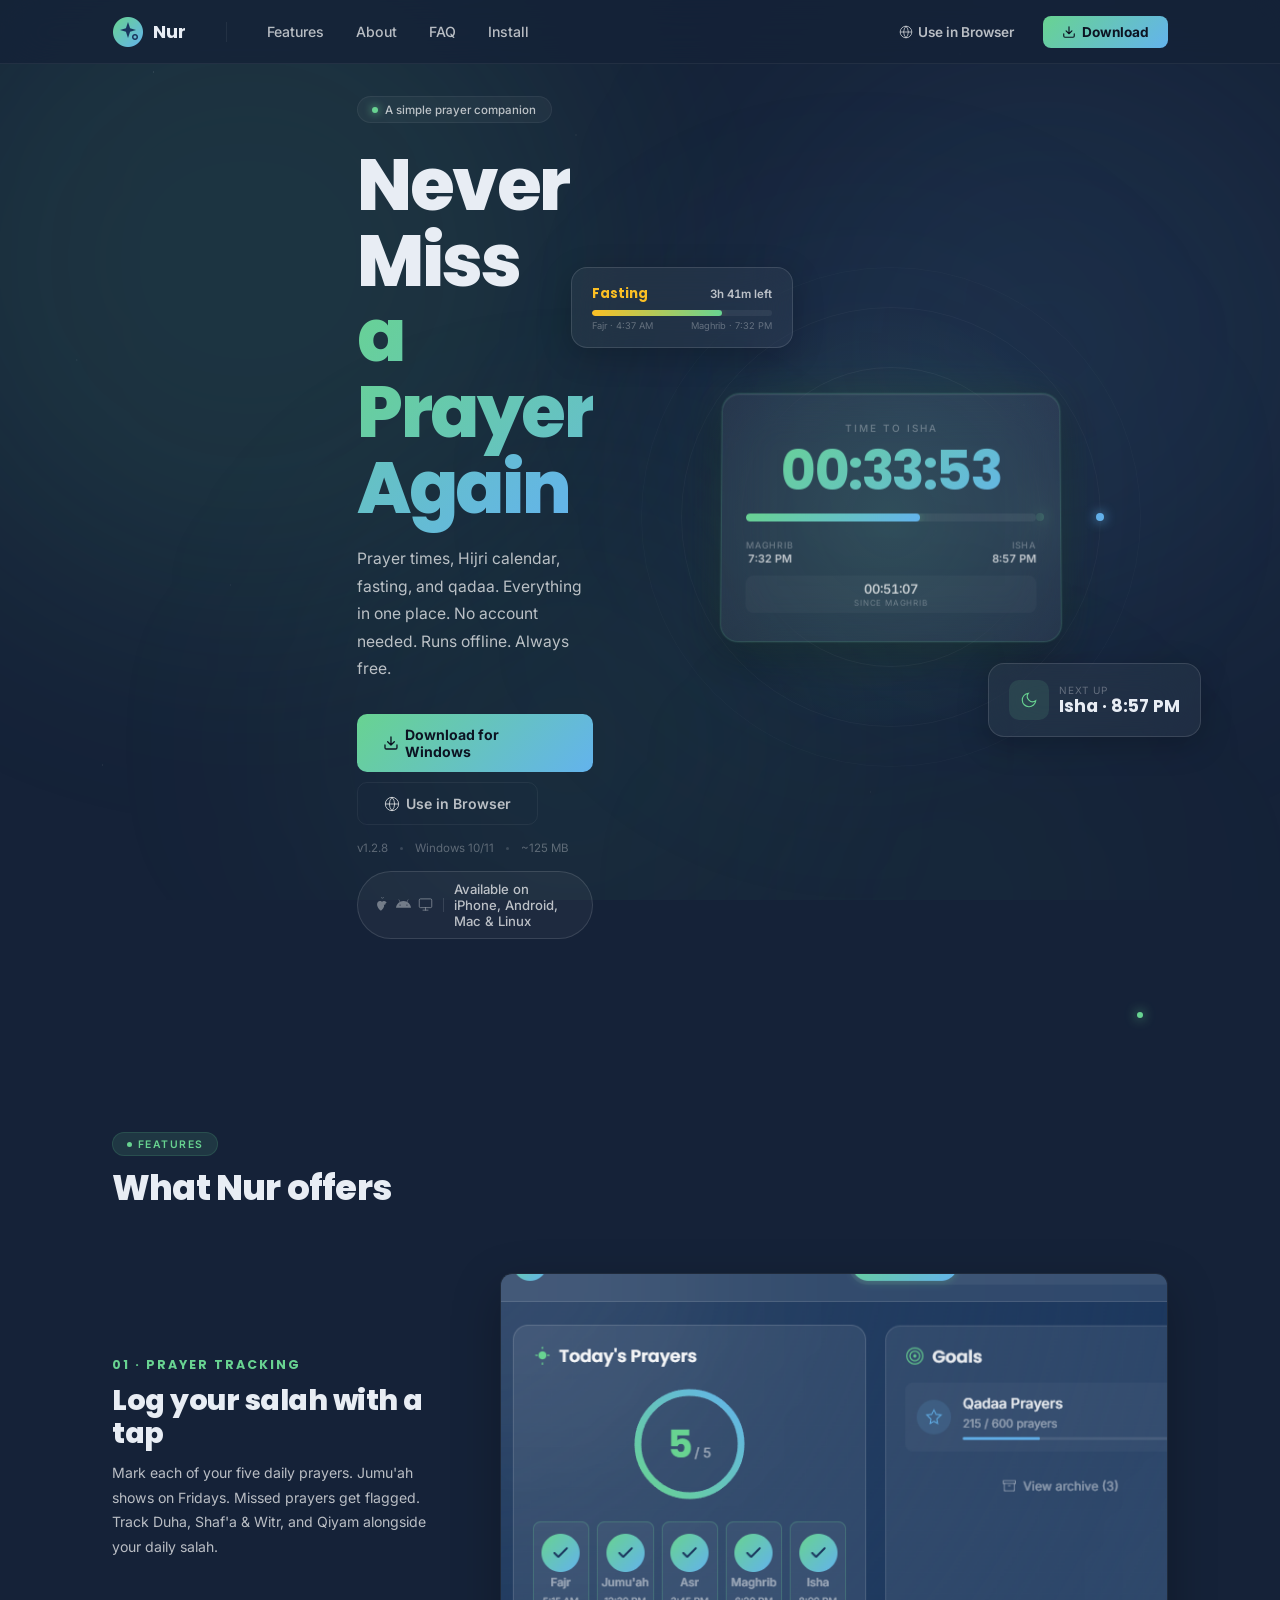
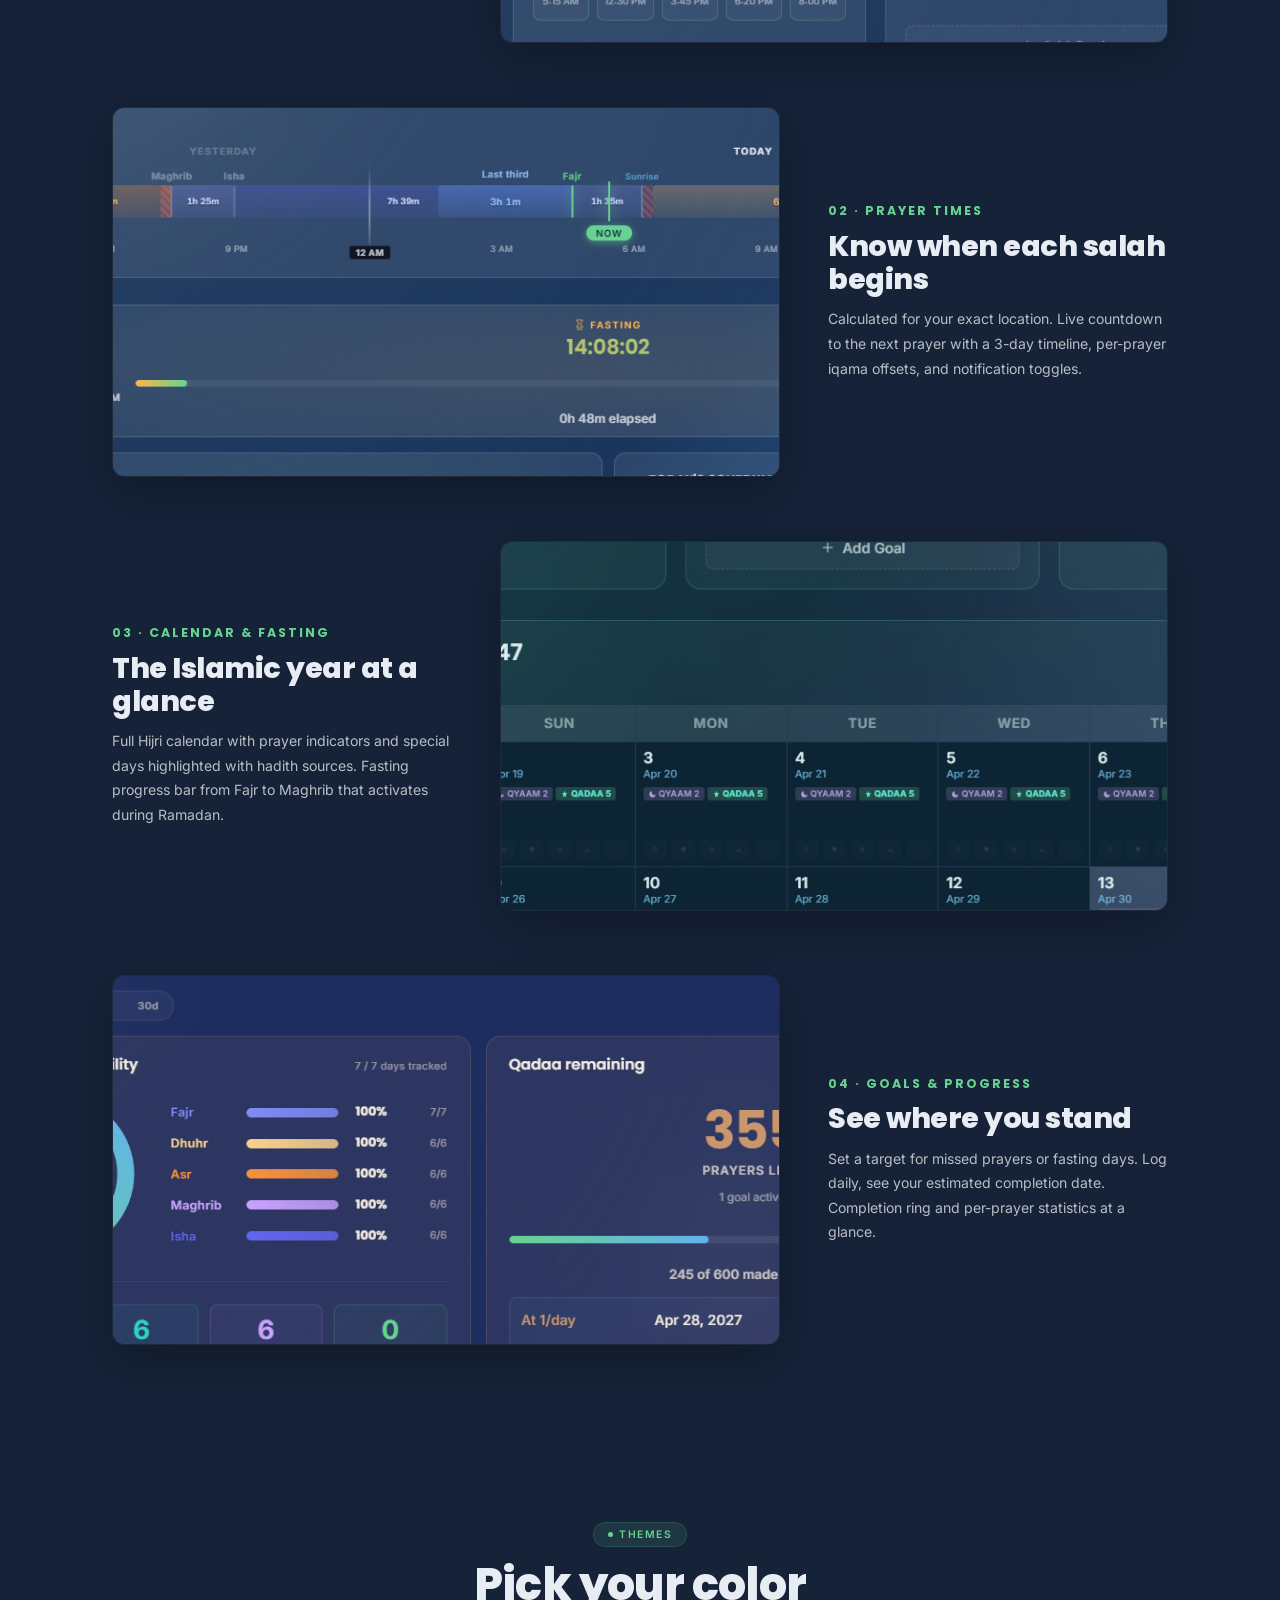
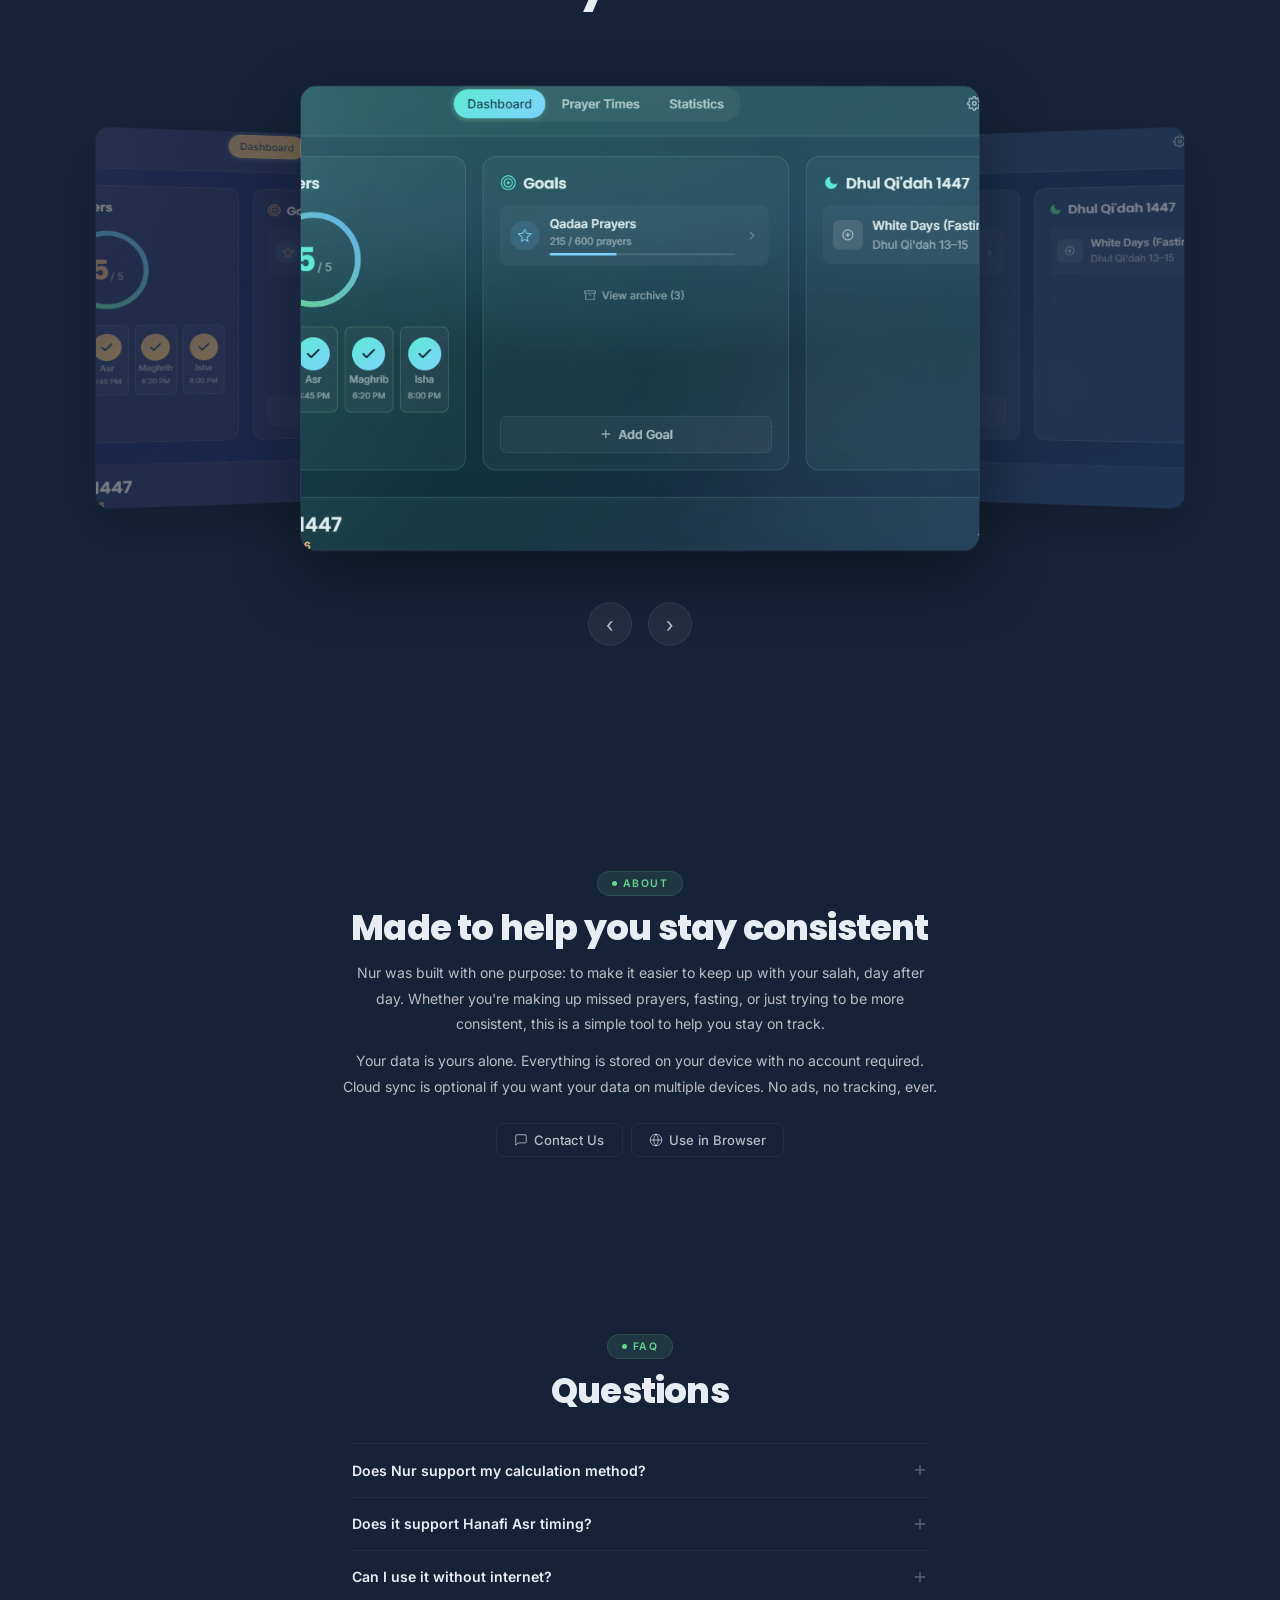
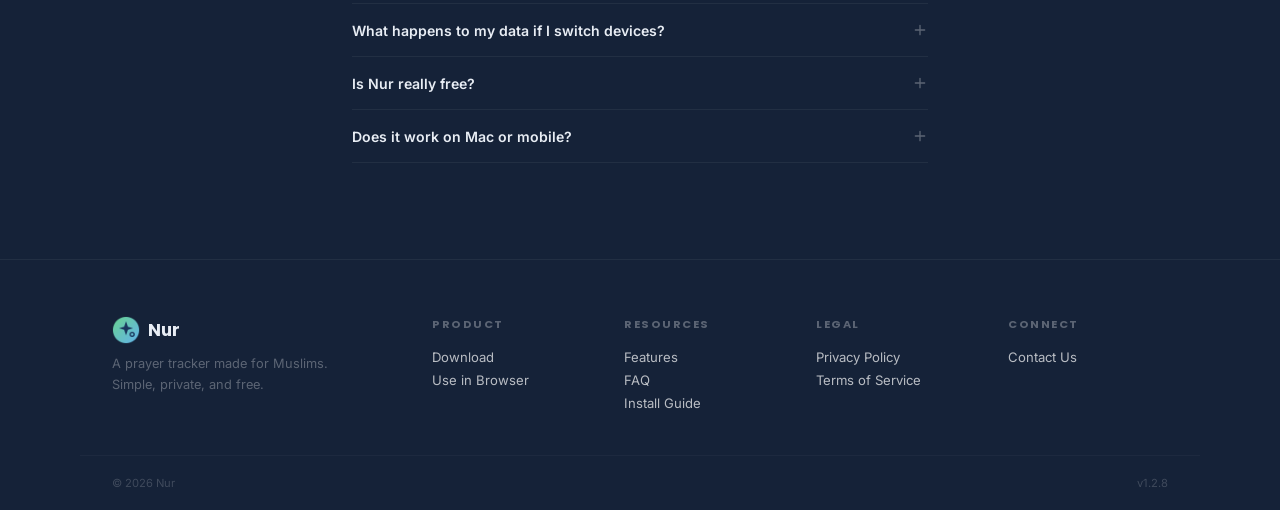
==== index.html @ 6f111cdf "v1.2.8: deploy web app + update version" ====
<!DOCTYPE html>
<html lang="en">
<head>
    <meta charset="UTF-8">
    <meta name="viewport" content="width=device-width, initial-scale=1.0">
    <title>Nur - Prayer Tracker</title>
    <meta name="description" content="A prayer tracker built for Muslims. Daily prayers, fasting tracker, Hijri calendar, prayer times, cloud sync, and more.">
    <link rel="icon" type="image/png" href="icon.png">
    <meta property="og:title" content="Nur - Prayer Tracker">
    <meta property="og:description" content="Track daily prayers, fasting, qadaa goals, and more with Hijri calendar and prayer times.">
    <meta property="og:image" content="https://nur-prayer-app.github.io/social-card.png">
    <meta property="og:url" content="https://nur-prayer-app.github.io/">
    <meta property="og:type" content="website">
    <meta name="twitter:card" content="summary_large_image">
    <meta name="twitter:title" content="Nur - Prayer Tracker">
    <meta name="twitter:description" content="A prayer tracker built for Muslims. Daily prayers, fasting tracker, Hijri calendar, prayer times, cloud sync, and more.">
    <meta name="twitter:image" content="https://nur-prayer-app.github.io/social-card.png">
    <link rel="canonical" href="https://nur-prayer-app.github.io/">
    <script type="application/ld+json">
    {
      "@context": "https://schema.org",
      "@type": "SoftwareApplication",
      "name": "Nur",
      "description": "Prayer tracker for Muslims",
      "applicationCategory": "LifestyleApplication",
      "operatingSystem": "Windows, Web",
      "offers": { "@type": "Offer", "price": "0" }
    }
    </script>
    <script type="application/ld+json">
    {
      "@context": "https://schema.org",
      "@type": "FAQPage",
      "mainEntity": [
        {"@type": "Question", "name": "Does Nur support my calculation method?", "acceptedAnswer": {"@type": "Answer", "text": "Yes. Nur includes ISNA, MWL, Egyptian General Authority, Umm al-Qura, Karachi, Dubai, Turkey, Kuwait, Tehran, and Jafari. Ten methods covering most regions."}},
        {"@type": "Question", "name": "Does it support Hanafi Asr timing?", "acceptedAnswer": {"@type": "Answer", "text": "Yes. You choose between Standard (Shafi'i/Maliki/Hanbali) and Hanafi in settings. It applies instantly."}},
        {"@type": "Question", "name": "Can I use it without internet?", "acceptedAnswer": {"@type": "Answer", "text": "Completely. Prayer times are calculated locally on your device. The only feature that needs internet is cloud sync, which is optional."}},
        {"@type": "Question", "name": "What happens to my data if I switch devices?", "acceptedAnswer": {"@type": "Answer", "text": "If you've turned on cloud sync, your data restores when you sign in on the new device. Without sync, you can export everything as a JSON file from Settings and import it on the other device."}},
        {"@type": "Question", "name": "Is Nur really free?", "acceptedAnswer": {"@type": "Answer", "text": "No catch. No ads, no premium tier, no data collection. Nur is a personal project built to help Muslims pray consistently."}},
        {"@type": "Question", "name": "Does it work on Mac or mobile?", "acceptedAnswer": {"@type": "Answer", "text": "Yes. On iPhone, Android, Mac, and Linux, install Nur as a web app from your browser. It works offline and looks like a native app."}}
      ]
    }
    </script>
    <link rel="preconnect" href="https://fonts.googleapis.com">
    <link rel="preconnect" href="https://fonts.gstatic.com" crossorigin>
    <link rel="preload" as="style" href="https://fonts.googleapis.com/css2?family=Poppins:wght@500;600;700;800&family=Inter:wght@400;500;600&display=swap">
    <link href="https://fonts.googleapis.com/css2?family=Poppins:wght@500;600;700;800&family=Inter:wght@400;500;600&display=swap" rel="stylesheet">
    <script defer src='https://static.cloudflareinsights.com/beacon.min.js' data-cf-beacon='{"token": "abb1446cfcf64a61846eae02fe24a621"}'></script>
    <style>
        :root {
            --bg: #152238;
            --bg-glass: rgba(255,255,255,0.04);
            --border: rgba(255,255,255,0.06);
            --border-h: rgba(255,255,255,0.12);
            --green: #68d391;
            --blue: #63b3ed;
            --green-dim: rgba(104,211,145,0.12);
            --blue-dim: rgba(99,179,237,0.10);
            --grad: linear-gradient(135deg, #68d391, #63b3ed);
            --text: #e8edf4;
            --text-2: rgba(255,255,255,0.7);
            --text-3: rgba(255,255,255,0.30);
            --display: 'Poppins', sans-serif;
            --body: 'Inter', sans-serif;
        }
        /* ── Skip link ── */
        .skip-link{position:absolute;top:-100%;left:50%;transform:translateX(-50%);background:var(--green);color:#0c1322;padding:.6rem 1.2rem;border-radius:8px;font-size:.88rem;font-weight:600;font-family:var(--body);z-index:9999;text-decoration:none;transition:top .2s}
        .skip-link:focus{top:8px}

        *,*::before,*::after{margin:0;padding:0;box-sizing:border-box}
        html{scroll-behavior:smooth}
        body{font-family:var(--body);background:var(--bg);color:var(--text);overflow-x:hidden;-webkit-font-smoothing:antialiased}

        /* ── Ambient ── */
        .ambient{position:fixed;inset:0;z-index:0;pointer-events:none;overflow:hidden}
        .amb{position:absolute;border-radius:50%;filter:blur(120px);animation:drift 20s ease-in-out infinite alternate}
        .amb-1{width:700px;height:700px;top:-10%;left:-8%;background:rgba(104,211,145,0.10)}
        .amb-2{width:600px;height:600px;top:5%;right:-5%;background:rgba(99,179,237,0.08);animation-delay:-7s;animation-duration:25s}
        .amb-3{width:500px;height:500px;top:55%;left:25%;background:rgba(104,211,145,0.06);animation-delay:-12s;animation-duration:22s}
        .amb-4{width:450px;height:450px;top:30%;right:15%;background:rgba(99,179,237,0.05);animation-delay:-4s;animation-duration:18s}
        .amb-5{width:350px;height:350px;top:80%;left:60%;background:rgba(104,211,145,0.04);animation-delay:-9s;animation-duration:20s}
        @keyframes drift{to{transform:translate(40px,30px)scale(1.1)}}

        .stars{position:fixed;inset:0;z-index:0;pointer-events:none}
        .stars::before{content:'';position:absolute;inset:0;background-image:radial-gradient(1px 1px at 12% 8%,rgba(255,255,255,.18),transparent),radial-gradient(1px 1px at 45% 15%,rgba(255,255,255,.12),transparent),radial-gradient(1.2px 1.2px at 75% 6%,rgba(255,255,255,.15),transparent),radial-gradient(1px 1px at 6% 40%,rgba(255,255,255,.10),transparent),radial-gradient(1.2px 1.2px at 52% 35%,rgba(255,255,255,.14),transparent),radial-gradient(1px 1px at 80% 45%,rgba(255,255,255,.10),transparent),radial-gradient(1px 1px at 18% 65%,rgba(255,255,255,.08),transparent),radial-gradient(1.2px 1.2px at 62% 58%,rgba(255,255,255,.12),transparent),radial-gradient(1px 1px at 8% 85%,rgba(255,255,255,.12),transparent),radial-gradient(1px 1px at 68% 88%,rgba(255,255,255,.08),transparent)}

        /* ── Shared ── */
        .sec{position:relative;z-index:1}
        .wrap{max-width:1120px;margin:0 auto;padding:0 2rem}
        .badge{display:inline-flex;align-items:center;gap:6px;padding:.3rem .85rem;font-size:.65rem;font-weight:600;text-transform:uppercase;letter-spacing:1.5px;border-radius:100px;color:var(--green);background:var(--green-dim);border:1px solid rgba(104,211,145,.15)}
        .badge-dot{width:5px;height:5px;border-radius:50%;background:var(--green)}
        .stitle{font-family:var(--display);font-size:2.2rem;font-weight:800;color:var(--text);letter-spacing:-.8px;line-height:1.15;margin-top:.75rem}
        .stitle em{font-style:normal;background:var(--grad);-webkit-background-clip:text;-webkit-text-fill-color:transparent;background-clip:text}
        .reveal{opacity:0;transform:translateY(20px);transition:opacity .6s ease,transform .6s ease}
        .reveal.vis{opacity:1;transform:none}

        /* ── Nav ── */
        .nav{position:fixed;top:0;left:0;right:0;z-index:100;height:64px;background:rgba(21,34,56,.8);-webkit-backdrop-filter:blur(24px);backdrop-filter:blur(24px);border-bottom:1px solid var(--border);transition:box-shadow .3s}
        .nav.scrolled{box-shadow:0 1px 16px rgba(0,0,0,.3)}
        .nav-inner{max-width:1120px;height:100%;margin:0 auto;padding:0 2rem;display:flex;align-items:center;gap:2.5rem}
        .nav-brand{display:flex;align-items:center;gap:.55rem;font-family:var(--display);font-size:1.1rem;font-weight:700;color:var(--text);text-decoration:none;flex-shrink:0}
        .nav-ico{width:32px;height:32px;border-radius:8px}
        .nav-sep{width:1px;height:20px;background:var(--border);flex-shrink:0}
        .nav-links{display:flex;gap:2rem}
        .nav-links a{font-size:.88rem;font-weight:500;color:var(--text-2);text-decoration:none;transition:color .2s;position:relative}
        .nav-links a:hover,.nav-links a.active{color:var(--text)}
        .nav-links a.active::after{content:'';position:absolute;bottom:-4px;left:0;right:0;height:2px;background:var(--grad);border-radius:1px}
        .nav-push{flex:1}
        .nav-actions{display:flex;align-items:center;gap:.6rem;flex-shrink:0}
        .btn-s{padding:.5rem 1.2rem;font-size:.85rem;font-weight:600;font-family:var(--body);border-radius:8px;text-decoration:none;transition:all .2s;cursor:pointer;border:none}
        .btn-s-ico{width:14px;height:14px;vertical-align:-2px}
        .btn-s-g{background:transparent;color:var(--text-2);display:inline-flex;align-items:center;gap:.35rem}
        .btn-s-g:hover{color:var(--text)}
        .btn-s-dl{background:var(--grad);color:#0c1322;font-weight:700;display:inline-flex;align-items:center;gap:.35rem}
        .btn-s-dl:hover{box-shadow:0 4px 16px rgba(104,211,145,.2)}
        .btn-s-dl svg{width:14px;height:14px}

        /* ── Hamburger ── */
        .nav-hamburger{display:none;background:none;border:none;cursor:pointer;padding:4px;color:var(--text-2);transition:color .2s}
        .nav-hamburger:hover{color:var(--text)}
        .nav-hamburger svg{width:24px;height:24px}
        @media(max-width:900px){
            .nav-inner{gap:1rem;padding:0 1rem}
            .nav-hamburger{display:flex;align-items:center;justify-content:center;order:10}
            .nav-actions{gap:.4rem}
            .nav-links,.nav-sep{display:none;flex-direction:column;gap:0}
            .nav-links.nav-open{display:flex;position:absolute;top:64px;left:0;right:0;background:rgba(21,34,56,.96);-webkit-backdrop-filter:blur(24px);backdrop-filter:blur(24px);border-bottom:1px solid var(--border);padding:1rem 2rem;gap:.5rem;z-index:99}
            .nav-links.nav-open a{padding:.6rem 0;font-size:.95rem}
        }

        /* ── Hero ── */
        .hero{min-height:100vh;display:flex;align-items:center;padding:6rem 0 5rem;overflow-x:clip}
        .hero .wrap{display:flex;align-items:center;gap:3rem}
        .hero-left{flex:1}
        .hero-pill{display:inline-flex;align-items:center;gap:7px;padding:.35rem .9rem;border-radius:100px;background:var(--bg-glass);border:1px solid var(--border);font-size:.72rem;font-weight:500;color:var(--text-2);margin-bottom:1.5rem}
        .hero-pill-dot{width:6px;height:6px;border-radius:50%;background:var(--green);box-shadow:0 0 8px var(--green)}
        .hero-h1{font-family:var(--display);font-size:4.5rem;font-weight:800;line-height:1.05;letter-spacing:-2.5px;color:var(--text);margin-bottom:1.25rem}
        .hero-h1 em{font-style:normal;background:var(--grad);-webkit-background-clip:text;-webkit-text-fill-color:transparent;background-clip:text}
        .hero-p{font-size:.98rem;color:var(--text-2);line-height:1.75;max-width:390px;margin-bottom:2rem}
        .hero-ctas{display:flex;gap:.6rem;flex-wrap:wrap}
        .btn{display:inline-flex;align-items:center;gap:.4rem;padding:.75rem 1.6rem;font-size:.88rem;font-weight:600;font-family:var(--body);border-radius:10px;text-decoration:none;transition:all .2s;border:none;cursor:pointer}
        .btn svg{width:16px;height:16px}
        .btn-w{background:var(--grad);color:#0c1322;font-weight:700}
        .btn-w:hover{transform:translateY(-1px);box-shadow:0 4px 16px rgba(104,211,145,.25)}
        .btn-o{background:transparent;color:var(--text-2);border:1px solid var(--border)}
        .btn-o:hover{color:var(--text);border-color:var(--border-h);background:var(--bg-glass)}
        .hero-meta{display:flex;align-items:center;gap:.75rem;flex-wrap:wrap;margin-top:1rem;font-size:.72rem;color:var(--text-3)}
        .hero-meta span{display:inline-flex;align-items:center;gap:4px}
        .hero-meta .dot{width:3px;height:3px;border-radius:50%;background:var(--text-3);opacity:.5}
        .hero-install{display:inline-flex;align-items:center;gap:10px;margin-top:1rem;padding:.55rem 1.2rem .55rem 1rem;font-size:.82rem;font-weight:500;color:var(--text-2);text-decoration:none;border:1px solid var(--border-h);border-radius:100px;transition:all .2s;background:var(--bg-glass)}
        .hero-install:hover{color:var(--text);border-color:rgba(255,255,255,.18);background:rgba(255,255,255,.07)}
        .hero-install-icons{display:inline-flex;align-items:center;gap:7px}
        .hero-install-icons svg{width:15px;height:15px;opacity:.55;transition:opacity .2s}
        .hero-install:hover .hero-install-icons svg{opacity:.85}
        .hero-install-sep{width:1px;height:14px;background:var(--border-h);flex-shrink:0}

        /* Hero visual */
        .hero-right{flex:0 0 500px;position:relative;height:500px}
        .orbit{position:absolute;top:50%;left:50%;border:1px solid rgba(255,255,255,.05);border-radius:50%;transform:translate(-50%,-50%)}
        .orbit-1{width:300px;height:300px}
        .orbit-2{width:420px;height:420px;border-color:rgba(255,255,255,.035)}
        .orbit-3{width:500px;height:500px;border-color:rgba(255,255,255,.025)}
        .orbit-spinner{position:absolute;top:50%;left:50%;width:100%;height:100%;transform-origin:center;animation:spin var(--dur,14s) linear infinite}
        @keyframes spin{to{transform:rotate(360deg)}}
        .orbit-dot{position:absolute;top:-4px;left:50%;transform:translateX(-50%);width:8px;height:8px;border-radius:50%;background:var(--green);box-shadow:0 0 12px var(--green)}
        .orbit-2 .orbit-dot{background:var(--blue);box-shadow:0 0 12px var(--blue)}
        .orbit-3 .orbit-dot{width:6px;height:6px;top:auto;bottom:-3px}
        .orbit-2 .orbit-spinner{--dur:20s;animation-direction:reverse}
        .orbit-3 .orbit-spinner{--dur:16s}

        /* Floating cards */
        .fc{position:absolute;z-index:3;padding:1rem 1.25rem;background:rgba(255,255,255,.05);-webkit-backdrop-filter:blur(24px);backdrop-filter:blur(24px);border:1px solid var(--border-h);border-radius:16px;box-shadow:0 8px 32px rgba(0,0,0,.2)}
        .fc-tl{top:0;left:-14%;animation:gfl 7s ease-in-out infinite}
        .fc-br{bottom:6%;right:-12%;animation:gfl 6s ease-in-out 2s infinite}
        @keyframes gfl{0%,100%{transform:translateY(0)}50%{transform:translateY(-12px)}}
        .fc-bar-card{min-width:180px}
        .fc-bar-head{display:flex;justify-content:space-between;align-items:center;margin-bottom:6px}
        .fc-bar-lbl{font-family:var(--display);font-size:.82rem;font-weight:700;color:#fbbf24}
        .fc-bar-time{font-size:.72rem;font-weight:600;color:var(--text-2);font-variant-numeric:tabular-nums}
        .fc-bar-track{height:6px;background:rgba(255,255,255,.06);border-radius:3px;overflow:hidden}
        .fc-bar-fill{width:72%;height:100%;background:linear-gradient(90deg,#fbbf24,#68d391);border-radius:3px;box-shadow:0 0 10px rgba(251,191,36,.2)}
        .fc-bar-ends{display:flex;justify-content:space-between;margin-top:4px;font-size:.58rem;color:var(--text-3)}
        .fc-next{display:flex;align-items:center;gap:10px}
        .fc-next-ico{width:40px;height:40px;border-radius:10px;background:var(--green-dim);color:var(--green);display:flex;align-items:center;justify-content:center}
        .fc-next-ico svg{width:18px;height:18px}
        .fc-next-info{display:flex;flex-direction:column}
        .fc-next-lbl{font-size:10px;text-transform:uppercase;letter-spacing:.8px;color:var(--text-3)}
        .fc-next-val{font-family:var(--display);font-size:1.1rem;font-weight:700;color:var(--text);line-height:1.2}

        /* Hero counter card - POPPED */
        .hcard{
            position:absolute;top:50%;left:50%;
            transform:translate(-50%,-50%) perspective(800px) rotateX(2deg);
            width:340px;z-index:2;
            padding:1.75rem 1.5rem;text-align:center;
            background:rgba(255,255,255,.06);
            -webkit-backdrop-filter:blur(24px);backdrop-filter:blur(24px);
            border:1px solid rgba(104,211,145,.15);
            border-radius:18px;
            display:flex;flex-direction:column;gap:10px;
            box-shadow:0 0 0 1px rgba(104,211,145,.06),0 0 40px rgba(104,211,145,.10),0 12px 48px rgba(0,0,0,.4),inset 0 1px 0 rgba(255,255,255,.08);
            transition:transform .4s ease,box-shadow .4s ease;
        }
        .hcard:hover{
            transform:translate(-50%,-50%) perspective(800px) rotateX(0deg);
            box-shadow:0 0 0 1px rgba(104,211,145,.1),0 0 50px rgba(104,211,145,.14),0 16px 56px rgba(0,0,0,.45),inset 0 1px 0 rgba(255,255,255,.1);
        }
        .hcard::before{content:'';position:absolute;top:-50%;left:-20%;width:140%;height:200%;background:radial-gradient(ellipse at center,rgba(104,211,145,.12) 0%,transparent 60%);pointer-events:none;z-index:0}
        .hcard>*{position:relative;z-index:1}
        .hc-lbl{font-size:10px;letter-spacing:2px;text-transform:uppercase;color:var(--text-3);font-weight:500}
        .hc-cd{font-family:var(--display);font-size:54px;font-weight:700;background:var(--grad);-webkit-background-clip:text;background-clip:text;color:transparent;line-height:1;font-variant-numeric:tabular-nums;letter-spacing:-1.5px}
        .hc-ends{display:flex;justify-content:space-between}
        .hc-end{display:flex;flex-direction:column;gap:1px}
        .hc-end-r{text-align:right}
        .hc-en{font-size:9px;text-transform:uppercase;letter-spacing:.8px;color:var(--text-3);font-weight:500}
        .hc-et{font-size:11px;font-weight:600;color:var(--text-2);font-variant-numeric:tabular-nums}
        .hc-bar{height:8px;background:rgba(255,255,255,.06);border-radius:4px;overflow:hidden;margin:6px 0 8px}
        .hc-fill{height:100%;background:var(--grad);border-radius:4px;transition:width 1s linear;box-shadow:0 0 16px rgba(104,211,145,.35),0 0 6px rgba(104,211,145,.2)}
        .hc-sub{padding:5px 10px;background:rgba(255,255,255,.03);border-radius:8px}
        .hc-sv{font-size:13px;font-weight:600;color:var(--text-2);font-variant-numeric:tabular-nums}
        .hc-sl{font-size:8px;text-transform:uppercase;letter-spacing:.8px;color:var(--text-3);margin-top:1px}

        /* ── Features: scroll rows ── */
        .features{padding:7rem 0}
        .features-head{margin-bottom:4rem}
        .feat-row{display:flex;align-items:center;gap:3rem;margin-bottom:4rem}
        .feat-row:last-child{margin-bottom:0}
        .feat-row.reverse{flex-direction:row-reverse}
        .feat-text{flex:0 0 340px}
        .feat-num{font-family:var(--display);font-size:.78rem;font-weight:700;color:var(--green);text-transform:uppercase;letter-spacing:2px;margin-bottom:.6rem}
        .feat-text h3{font-family:var(--display);font-size:1.8rem;font-weight:800;color:var(--text);margin-bottom:.7rem;letter-spacing:-.5px;line-height:1.15}
        .feat-text p{font-size:.88rem;color:var(--text-2);line-height:1.75}
        .feat-img-wrap{flex:1}
        .feat-frame{width:100%;background:rgba(0,0,0,.15);border-radius:12px;border:1px solid var(--border);overflow:hidden;box-shadow:0 16px 48px rgba(0,0,0,.25)}
        .feat-frame-bar{height:28px;display:flex;align-items:center;padding:0 12px;gap:6px;background:rgba(0,0,0,.12)}
        .feat-frame-dot{width:8px;height:8px;border-radius:50%;background:rgba(255,255,255,.08)}
        .feat-frame img{width:100%;height:340px;object-fit:cover;display:block;transform:scale(2);transform-origin:center}
        .feat-frame img.zoom-dash{object-position:15% 15%;transform-origin:15% 15%}
        .feat-frame img.zoom-times{object-position:25% 30%;transform-origin:25% 30%}
        .feat-frame img.zoom-cal{object-position:45% 65%;transform-origin:45% 65%}
        .feat-frame img.zoom-stats{object-position:45% 20%;transform-origin:45% 20%}

        /* ── Themes: 3D card stack ── */
        .themes{padding:4rem 0 8rem;overflow-x:clip}
        .themes-head{text-align:center;margin-bottom:3rem}
        .themes-head .stitle{font-size:2.8rem}
        .themes-stage{position:relative;height:520px;max-width:900px;margin:0 auto;-webkit-perspective:1200px;perspective:1200px}
        .t-card{
            position:absolute;top:50%;left:50%;
            width:680px;max-width:82vw;
            border-radius:16px;overflow:hidden;
            border:1px solid var(--border);
            box-shadow:0 24px 64px rgba(0,0,0,.35);
            cursor:pointer;
            transition:all .6s cubic-bezier(.4,0,.2,1);
        }
        .t-card img{width:100%;height:420px;object-fit:cover;object-position:top;display:block;transform:scale(1.7);transform-origin:50% 15%}
        .t-card-label{
            padding:.7rem 1.1rem;display:flex;align-items:center;gap:8px;
            font-family:var(--display);font-size:.9rem;font-weight:700;
            background:rgba(0,0,0,.12);
        }
        .t-dot{width:10px;height:10px;border-radius:50%}
        .t-dot-ocean{background:var(--blue)}
        .t-dot-warm{background:#fbbf24}
        .t-dot-teal{background:#2dd4bf}
        .t-card[data-pos="front"]{transform:translate(-50%,-50%) rotateY(0) scale(1);z-index:3;opacity:1}
        .t-card[data-pos="left"]{transform:translate(-88%,-50%) rotateY(14deg) scale(.78);z-index:2;opacity:.45}
        .t-card[data-pos="right"]{transform:translate(-12%,-50%) rotateY(-14deg) scale(.78);z-index:1;opacity:.45}
        .t-card[data-pos="front"] .t-card-label{color:var(--text)}
        .t-card[data-pos="left"] .t-card-label,.t-card[data-pos="right"] .t-card-label{color:var(--text-3)}
        .themes-arrows{display:flex;justify-content:center;gap:1rem;margin-top:1.5rem}
        .t-arrow{
            width:44px;height:44px;border-radius:50%;
            background:rgba(255,255,255,.06);border:1px solid var(--border);
            color:var(--text-2);font-size:1.3rem;cursor:pointer;
            display:flex;align-items:center;justify-content:center;
            font-family:var(--body);transition:all .2s;
        }
        .t-arrow:hover{background:rgba(255,255,255,.12);color:var(--text)}

        /* ── About ── */
        .about{padding:6rem 0}
        .about .wrap{max-width:660px;text-align:center}
        .about p{font-size:.88rem;color:var(--text-2);line-height:1.8;margin-top:.75rem}
        .about-acts{display:flex;gap:.5rem;justify-content:center;margin-top:1.5rem;flex-wrap:wrap}
        .about-a{display:inline-flex;align-items:center;gap:.35rem;padding:.5rem 1.1rem;font-size:.82rem;font-weight:500;font-family:var(--body);color:var(--text-2);text-decoration:none;border:1px solid var(--border);border-radius:8px;transition:all .2s}
        .about-a:hover{color:var(--text);border-color:var(--border-h);background:var(--bg-glass)}
        .about-a svg{width:14px;height:14px}

        /* ── FAQ ── */
        .faq{padding:5rem 0 6rem}
        .faq .wrap{max-width:640px}
        .faq-head{text-align:center;margin-bottom:2rem}
        .faq-item{border-top:1px solid var(--border)}
        .faq-item:last-child{border-bottom:1px solid var(--border)}
        .faq-item summary{display:flex;align-items:center;justify-content:space-between;padding:1.1rem 0;min-height:48px;cursor:pointer;color:var(--text);font-size:.88rem;font-weight:600;font-family:var(--body);text-align:left;transition:color .2s;list-style:none}
        .faq-item summary::-webkit-details-marker{display:none}
        .faq-item summary::marker{display:none;content:''}
        .faq-item summary:hover{color:var(--green)}
        .faq-item summary svg{flex-shrink:0;width:16px;height:16px;color:var(--text-3);transition:transform .3s}
        .faq-item[open] summary svg{transform:rotate(45deg)}
        .faq-a p{font-size:.82rem;color:var(--text-2);line-height:1.7;padding-bottom:1rem}

        /* ── Footer ── */
        footer{position:relative;z-index:1;border-top:1px solid var(--border)}
        .foot-main{max-width:1120px;margin:0 auto;padding:3.5rem 2rem 2.5rem;display:grid;grid-template-columns:1.8fr 1fr 1fr 1fr 1fr;gap:2rem}
        .foot-col h4{font-family:var(--display);font-size:.7rem;font-weight:700;text-transform:uppercase;letter-spacing:1.5px;color:var(--text-3);margin-bottom:.75rem}
        .foot-col a{display:block;font-size:.82rem;color:var(--text-2);text-decoration:none;padding:.22rem 0;transition:color .2s}
        .foot-col a:hover{color:var(--text)}
        .foot-brand-area{display:flex;flex-direction:column}
        .foot-brand{display:flex;align-items:center;gap:.5rem;font-family:var(--display);font-size:1.05rem;font-weight:700;color:var(--text)}
        .foot-brand img{width:28px;height:28px;border-radius:7px}
        .foot-desc{font-size:.8rem;color:var(--text-3);line-height:1.6;margin:.6rem 0 0;max-width:260px}
        .foot-bottom{max-width:1120px;margin:0 auto;padding:1.25rem 2rem;display:flex;align-items:center;justify-content:space-between;border-top:1px solid var(--border);font-size:.7rem;color:var(--text-3);opacity:.6}

        /* ── Lightbox ── */
        .lb{position:fixed;inset:0;background:rgba(0,0,0,.95);display:flex;align-items:center;justify-content:center;z-index:9999;padding:2rem;-webkit-user-select:none;user-select:none;animation:lbI .15s ease}
        .lb img{max-width:90%;max-height:85vh;border-radius:12px;box-shadow:0 20px 60px rgba(0,0,0,.5);pointer-events:none}
        .lb-x{position:absolute;top:1rem;right:1.5rem;background:none;border:none;color:var(--text-3);font-size:2rem;cursor:pointer;line-height:1}
        .lb-x:hover{color:#fff}
        .lb-n{position:absolute;top:50%;transform:translateY(-50%);background:rgba(255,255,255,.08);border:1px solid var(--border-h);color:#fff;width:46px;height:46px;border-radius:50%;display:flex;align-items:center;justify-content:center;cursor:pointer;font-size:1.2rem;transition:all .15s;z-index:10}
        .lb-n:hover{background:rgba(255,255,255,.18)}
        .lb-p{left:calc(50% - 48vw)}
        .lb-nx{right:calc(50% - 48vw)}
        @media(min-width:1200px){.lb-p{left:calc(50% - 540px)}.lb-nx{right:calc(50% - 540px)}}
        .lb-i{position:absolute;bottom:1.25rem;left:50%;transform:translateX(-50%);font-size:.72rem;color:var(--text-3)}
        @keyframes lbI{from{opacity:0}to{opacity:1}}

        /* ── Responsive ── */
        @media(max-width:900px){
            .hero .wrap{flex-direction:column;text-align:center}
            .hero-h1{font-size:2.8rem;letter-spacing:-1.5px}
            .hero-p{margin-left:auto;margin-right:auto}
            .hero-ctas{justify-content:center}
            .hero-meta{justify-content:center}
            .hero-right{flex:none;width:100%;max-width:380px;height:380px;overflow:hidden}
            .orbit-1{width:180px;height:180px}.orbit-2{width:280px;height:280px}.orbit-3{width:360px;height:360px}
            .hcard{width:260px;padding:1.25rem 1rem}.hc-cd{font-size:38px}
            .fc{zoom:.85}
            .fc-tl{left:2%}.fc-br{right:2%}
            .feat-row,.feat-row.reverse{flex-direction:column;gap:1.5rem}
            .feat-text{flex:none}
            .feat-frame img{height:240px}
            .themes-stage{height:340px}
            .t-card{width:70vw;max-width:70vw}
            .t-card img{height:260px}
            .t-card[data-pos="left"]{transform:translate(-78%,-50%) rotateY(8deg) scale(.75)}
            .t-card[data-pos="right"]{transform:translate(-22%,-50%) rotateY(-8deg) scale(.75)}
            .nav-sep{display:none}
            .nav-actions .btn-s-dl{display:none}
            .hero-ctas{flex-direction:column-reverse;align-items:center}
            .hero-ctas .btn-w{background:transparent;color:var(--text-3);border:1px solid var(--border);font-size:.8rem;padding:.55rem 1.2rem;box-shadow:none}
            .hero-ctas .btn-o{background:var(--grad);color:#0c1322;border-color:transparent;font-weight:700}
            .hero-install{justify-content:center}
            .foot-main{grid-template-columns:1fr 1fr}
            .foot-brand-area{grid-column:1/-1}
        }
        @media(max-width:480px){
            .hero-h1{font-size:2.2rem;letter-spacing:-1px}
            .hero-right{flex:none;width:100%;max-width:300px;height:300px;margin:0 auto}
            .orbit-1{width:150px;height:150px}.orbit-2{width:220px;height:220px}.orbit-3{width:290px;height:290px}
            .fc{zoom:.6}
            .fc-tl{top:2%;left:0}.fc-br{bottom:5%;right:0}
            .hcard{width:240px;padding:1rem .85rem}.hc-cd{font-size:34px}
            .hc-sub{display:none}
            .features .wrap{padding:0 .5rem}
            .feat-img-wrap{width:100%}
            .feat-frame img{height:240px;object-fit:cover;transform:scale(1.8);transform-origin:center}
            .feat-frame img.zoom-dash{object-position:center 15%}
            .feat-frame img.zoom-times{object-position:center 30%}
            .feat-frame img.zoom-cal{object-position:center 60%}
            .feat-frame img.zoom-stats{object-position:center 20%}
            .themes-stage{height:240px;-webkit-perspective:none;perspective:none}
            .t-card{width:72vw;max-width:72vw}
            .t-card img{height:200px;object-fit:cover;transform:scale(1.8);transform-origin:50% 20%}
            .t-card[data-pos="front"]{transform:translate(-50%,-50%) scale(1)}
            .t-card[data-pos="left"]{transform:translate(-82%,-50%) scale(.75);opacity:.3}
            .t-card[data-pos="right"]{transform:translate(-18%,-50%) scale(.75);opacity:.3}
            .foot-main{grid-template-columns:1fr}
            .foot-bottom{flex-direction:column;text-align:center;gap:.5rem}
        }
    </style>
</head>
<body>

<a href="#main" class="skip-link">Skip to content</a>

<div class="ambient"><div class="amb amb-1"></div><div class="amb amb-2"></div><div class="amb amb-3"></div><div class="amb amb-4"></div><div class="amb amb-5"></div></div>
<div class="stars"></div>

<!-- Nav -->
<nav class="nav" aria-label="Main navigation"><div class="nav-inner">
    <a href="#top" class="nav-brand"><img class="nav-ico" src="icon.png" alt="Nur" width="32" height="32"> Nur</a>
    <div class="nav-sep"></div>
    <div class="nav-links" id="nav-links">
        <a href="#features">Features</a>
        <a href="#about">About</a>
        <a href="#faq">FAQ</a>
        <a href="install.html">Install</a>
    </div>
    <div class="nav-push"></div>
    <button type="button" class="nav-hamburger" id="nav-toggle" aria-label="Toggle navigation menu" aria-expanded="false">
        <svg viewBox="0 0 24 24" fill="none"><path d="M3 12h18M3 6h18M3 18h18" stroke="currentColor" stroke-width="2" stroke-linecap="round"/></svg>
    </button>
    <div class="nav-actions">
        <a href="app/" class="btn-s btn-s-g"><svg class="btn-s-ico" viewBox="0 0 24 24" fill="none"><circle cx="12" cy="12" r="10" stroke="currentColor" stroke-width="1.5"/><path d="M2 12h20M12 2a15.3 15.3 0 0 1 4 10 15.3 15.3 0 0 1-4 10 15.3 15.3 0 0 1-4-10A15.3 15.3 0 0 1 12 2z" stroke="currentColor" stroke-width="1.5"/></svg> Use in Browser</a>
        <a href="https://github.com/nur-prayer-app/nur-prayer-app.github.io/releases/latest" rel="noopener noreferrer" class="btn-s btn-s-dl" id="nav-dl">
            <svg viewBox="0 0 24 24" fill="none"><path d="M21 15v4a2 2 0 0 1-2 2H5a2 2 0 0 1-2-2v-4M7 10l5 5 5-5M12 15V3" stroke="currentColor" stroke-width="2" stroke-linecap="round" stroke-linejoin="round"/></svg>
            Download
        </a>
    </div>
</div></nav>

<!-- Hero -->
<main id="main">
<section class="hero sec" id="top">
    <div class="wrap">
        <div class="hero-left">
            <div class="hero-pill"><span class="hero-pill-dot"></span> A simple prayer companion</div>
            <h1 class="hero-h1">Never Miss<br><em>a Prayer Again</em></h1>
            <p class="hero-p">Prayer times, Hijri calendar, fasting, and qadaa. Everything in one place. No account needed. Runs offline. Always free.</p>
            <div class="hero-ctas">
                <a href="https://github.com/nur-prayer-app/nur-prayer-app.github.io/releases/latest" rel="noopener noreferrer" class="btn btn-w" id="hero-dl">
                    <svg viewBox="0 0 24 24" fill="none"><path d="M21 15v4a2 2 0 0 1-2 2H5a2 2 0 0 1-2-2v-4M7 10l5 5 5-5M12 15V3" stroke="currentColor" stroke-width="2" stroke-linecap="round" stroke-linejoin="round"/></svg>
                    Download for Windows
                </a>
                <a href="app/" class="btn btn-o"><svg viewBox="0 0 24 24" fill="none"><circle cx="12" cy="12" r="10" stroke="currentColor" stroke-width="1.5"/><path d="M2 12h20M12 2a15.3 15.3 0 0 1 4 10 15.3 15.3 0 0 1-4 10 15.3 15.3 0 0 1-4-10A15.3 15.3 0 0 1 12 2z" stroke="currentColor" stroke-width="1.5"/></svg> Use in Browser</a>
            </div>
            <div class="hero-meta">
                <span id="hero-ver">v1.2.8</span>
                <span class="dot"></span>
                <span>Windows 10/11</span>
                <span class="dot"></span>
                <span>~125 MB</span>
            </div>
            <a href="install.html" class="hero-install">
                <span class="hero-install-icons">
                    <svg viewBox="0 0 384 512" fill="currentColor"><path d="M318.7 268.7c-.2-36.7 16.4-64.4 50-84.8-18.8-27.1-46.5-42.1-82.5-45.1-14.4-1.5-32.1 4.2-48.4 10.7-20 7.9-30.5 7.9-50.5 0-16.3-6.5-34-12.2-48.4-10.7-52.8 4.4-97.8 46.6-97.8 119.1 0 63.2 46 153.5 105.1 193.8 13.6 9.3 31.3 9.1 44.8 0 25.2-17 44.8-42.5 60.5-68.4 12.8-21.1 22.6-44.3 29.5-68.8 5.6-20-3.2-40.8-12.3-45.8zM224 48c26.5 0 48-21.5 48-48h-16c0 17.7-14.3 32-32 32s-32-14.3-32-32h-16c0 26.5 21.5 48 48 48z"/></svg>
                    <svg viewBox="0 0 576 512" fill="currentColor"><path d="M420.55 301.93a24 24 0 1 1 24-24 24 24 0 0 1-24 24m-265.1 0a24 24 0 1 1 24-24 24 24 0 0 1-24 24m273.7-144.48 47.94-83a10 10 0 1 0-17.27-10l-48.54 84.07a301 301 0 0 0-246.56 0L116.18 64.45a10 10 0 1 0-17.27 10l47.94 83C64.53 202.22 8.24 285.55 0 384h576c-8.24-98.45-64.54-181.78-146.85-226.55"/></svg>
                    <svg viewBox="0 0 24 24" fill="none"><rect x="2" y="3" width="20" height="14" rx="2" stroke="currentColor" stroke-width="1.5"/><path d="M8 21h8M12 17v4" stroke="currentColor" stroke-width="1.5" stroke-linecap="round"/></svg>
                </span>
                <span class="hero-install-sep"></span>
                Available on iPhone, Android, Mac &amp; Linux
            </a>
        </div>
        <div class="hero-right">
            <div class="orbit orbit-1"><div class="orbit-spinner"><div class="orbit-dot"></div></div></div>
            <div class="orbit orbit-2"><div class="orbit-spinner"><div class="orbit-dot"></div></div></div>
            <div class="orbit orbit-3"><div class="orbit-spinner"><div class="orbit-dot"></div></div></div>
            <div class="fc fc-tl">
                <div class="fc-bar-card">
                    <div class="fc-bar-head">
                        <span class="fc-bar-lbl">Fasting</span>
                        <span class="fc-bar-time">3h 41m left</span>
                    </div>
                    <div class="fc-bar-track"><div class="fc-bar-fill"></div></div>
                    <div class="fc-bar-ends">
                        <span>Fajr · 4:37 AM</span>
                        <span>Maghrib · 7:32 PM</span>
                    </div>
                </div>
            </div>
            <div class="fc fc-br">
                <div class="fc-next">
                    <div class="fc-next-ico"><svg viewBox="0 0 24 24" fill="none"><path d="M21 12.79A9 9 0 1 1 11.21 3 7 7 0 0 0 21 12.79z" stroke="currentColor" stroke-width="1.5"/></svg></div>
                    <div class="fc-next-info"><div class="fc-next-lbl">Next up</div><div class="fc-next-val">Isha · 8:57 PM</div></div>
                </div>
            </div>
            <div class="hcard">
                <div class="hc-lbl">TIME TO ISHA</div>
                <div class="hc-cd" id="hc-cd">00:34:00</div>
                <div class="hc-bar"><div class="hc-fill" id="hc-fill"></div></div>
                <div class="hc-ends">
                    <span class="hc-end"><span class="hc-en">Maghrib</span><span class="hc-et">7:32 PM</span></span>
                    <span class="hc-end hc-end-r"><span class="hc-en">Isha</span><span class="hc-et">8:57 PM</span></span>
                </div>
                <div class="hc-sub"><div class="hc-sv" id="hc-since">00:51:00</div><div class="hc-sl">Since Maghrib</div></div>
            </div>
        </div>
    </div>
</section>

<!-- Features -->
<section class="features sec" id="features">
    <div class="wrap">
        <div class="features-head reveal">
            <div class="badge"><span class="badge-dot"></span> Features</div>
            <h2 class="stitle">What Nur offers</h2>
        </div>
        <div class="feat-row reveal">
            <div class="feat-text">
                <div class="feat-num">01 · Prayer Tracking</div>
                <h3>Log your salah with a tap</h3>
                <p>Mark each of your five daily prayers. Jumu'ah shows on Fridays. Missed prayers get flagged. Track Duha, Shaf'a &amp; Witr, and Qiyam alongside your daily salah.</p>
            </div>
            <div class="feat-img-wrap">
                <div class="feat-frame"><div class="feat-frame-bar"><div class="feat-frame-dot"></div><div class="feat-frame-dot"></div><div class="feat-frame-dot"></div></div><img class="zoom-dash" src="screenshots/ocean-dashboard.png" alt="Prayer tracking" data-label="Dashboard · Ocean" loading="lazy" width="1024" height="768"></div>
            </div>
        </div>
        <div class="feat-row reverse reveal">
            <div class="feat-text">
                <div class="feat-num">02 · Prayer Times</div>
                <h3>Know when each salah begins</h3>
                <p>Calculated for your exact location. Live countdown to the next prayer with a 3-day timeline, per-prayer iqama offsets, and notification toggles.</p>
            </div>
            <div class="feat-img-wrap">
                <div class="feat-frame"><div class="feat-frame-bar"><div class="feat-frame-dot"></div><div class="feat-frame-dot"></div><div class="feat-frame-dot"></div></div><img class="zoom-times" src="screenshots/ocean-prayer-times.png" alt="Prayer times" data-label="Prayer Times · Ocean" loading="lazy" width="1024" height="768"></div>
            </div>
        </div>
        <div class="feat-row reveal">
            <div class="feat-text">
                <div class="feat-num">03 · Calendar &amp; Fasting</div>
                <h3>The Islamic year at a glance</h3>
                <p>Full Hijri calendar with prayer indicators and special days highlighted with hadith sources. Fasting progress bar from Fajr to Maghrib that activates during Ramadan.</p>
            </div>
            <div class="feat-img-wrap">
                <div class="feat-frame"><div class="feat-frame-bar"><div class="feat-frame-dot"></div><div class="feat-frame-dot"></div><div class="feat-frame-dot"></div></div><img class="zoom-cal" src="screenshots/teal-dashboard.png" alt="Calendar and fasting" data-label="Dashboard · Teal" loading="lazy" width="1024" height="768"></div>
            </div>
        </div>
        <div class="feat-row reverse reveal">
            <div class="feat-text">
                <div class="feat-num">04 · Goals &amp; Progress</div>
                <h3>See where you stand</h3>
                <p>Set a target for missed prayers or fasting days. Log daily, see your estimated completion date. Completion ring and per-prayer statistics at a glance.</p>
            </div>
            <div class="feat-img-wrap">
                <div class="feat-frame"><div class="feat-frame-bar"><div class="feat-frame-dot"></div><div class="feat-frame-dot"></div><div class="feat-frame-dot"></div></div><img class="zoom-stats" src="screenshots/warm-stats.png" alt="Goals and progress" data-label="Statistics · Warm" loading="lazy" width="1024" height="768"></div>
            </div>
        </div>
    </div>
</section>

<!-- Themes -->
<section class="themes sec">
    <div class="wrap">
        <div class="themes-head reveal">
            <div class="badge"><span class="badge-dot"></span> Themes</div>
            <h2 class="stitle">Pick your color</h2>
        </div>
        <div class="themes-stage reveal">
            <div class="t-card" data-pos="left" data-label="Dashboard · Teal">
                <img src="screenshots/teal-dashboard.png" alt="Teal theme" loading="lazy" width="1024" height="768">
                <div class="t-card-label"><span class="t-dot t-dot-teal"></span> Teal</div>
            </div>
            <div class="t-card" data-pos="front" data-label="Dashboard · Ocean">
                <img src="screenshots/ocean-dashboard.png" alt="Ocean theme" loading="lazy" width="1024" height="768">
                <div class="t-card-label"><span class="t-dot t-dot-ocean"></span> Ocean</div>
            </div>
            <div class="t-card" data-pos="right" data-label="Dashboard · Warm">
                <img src="screenshots/warm-dashboard.png" alt="Warm theme" loading="lazy" width="1024" height="768">
                <div class="t-card-label"><span class="t-dot t-dot-warm"></span> Warm</div>
            </div>
        </div>
        <div class="themes-arrows">
            <button type="button" class="t-arrow" id="t-prev" aria-label="Previous theme">&#8249;</button>
            <button type="button" class="t-arrow" id="t-next" aria-label="Next theme">&#8250;</button>
        </div>
    </div>
</section>

<!-- About -->
<section class="about sec" id="about">
    <div class="wrap reveal">
        <div class="badge"><span class="badge-dot"></span> About</div>
        <h2 class="stitle">Made to help you stay consistent</h2>
        <p>Nur was built with one purpose: to make it easier to keep up with your salah, day after day. Whether you're making up missed prayers, fasting, or just trying to be more consistent, this is a simple tool to help you stay on track.</p>
        <p>Your data is yours alone. Everything is stored on your device with no account required. Cloud sync is optional if you want your data on multiple devices. No ads, no tracking, ever.</p>
        <div class="about-acts">
            <a href="contact.html" class="about-a"><svg viewBox="0 0 24 24" fill="none"><path d="M21 15a2 2 0 0 1-2 2H7l-4 4V5a2 2 0 0 1 2-2h14a2 2 0 0 1 2 2z" stroke="currentColor" stroke-width="1.5" stroke-linecap="round" stroke-linejoin="round"/></svg> Contact Us</a>
            <a href="app/" class="about-a"><svg viewBox="0 0 24 24" fill="none"><circle cx="12" cy="12" r="10" stroke="currentColor" stroke-width="1.5"/><path d="M2 12h20M12 2a15.3 15.3 0 0 1 4 10 15.3 15.3 0 0 1-4 10 15.3 15.3 0 0 1-4-10A15.3 15.3 0 0 1 12 2z" stroke="currentColor" stroke-width="1.5"/></svg> Use in Browser</a>
        </div>
    </div>
</section>

<!-- FAQ -->
<section class="faq sec" id="faq">
    <div class="wrap">
        <div class="faq-head reveal">
            <div class="badge"><span class="badge-dot"></span> FAQ</div>
            <h2 class="stitle">Questions</h2>
        </div>
        <div class="reveal">
            <details class="faq-item">
                <summary>Does Nur support my calculation method?<svg viewBox="0 0 24 24" fill="none"><path d="M12 5v14M5 12h14" stroke="currentColor" stroke-width="2" stroke-linecap="round"/></svg></summary>
                <div class="faq-a"><p>Yes. Nur includes ISNA, MWL, Egyptian General Authority, Umm al-Qura, Karachi, Dubai, Turkey, Kuwait, Tehran, and Jafari. Ten methods covering most regions.</p></div>
            </details>
            <details class="faq-item">
                <summary>Does it support Hanafi Asr timing?<svg viewBox="0 0 24 24" fill="none"><path d="M12 5v14M5 12h14" stroke="currentColor" stroke-width="2" stroke-linecap="round"/></svg></summary>
                <div class="faq-a"><p>Yes. You choose between Standard (Shafi'i/Maliki/Hanbali) and Hanafi in settings. It applies instantly.</p></div>
            </details>
            <details class="faq-item">
                <summary>Can I use it without internet?<svg viewBox="0 0 24 24" fill="none"><path d="M12 5v14M5 12h14" stroke="currentColor" stroke-width="2" stroke-linecap="round"/></svg></summary>
                <div class="faq-a"><p>Completely. Prayer times are calculated locally on your device. The only feature that needs internet is cloud sync, which is optional.</p></div>
            </details>
            <details class="faq-item">
                <summary>What happens to my data if I switch devices?<svg viewBox="0 0 24 24" fill="none"><path d="M12 5v14M5 12h14" stroke="currentColor" stroke-width="2" stroke-linecap="round"/></svg></summary>
                <div class="faq-a"><p>If you've turned on cloud sync, your data restores when you sign in on the new device. Without sync, you can export everything as a JSON file from Settings and import it on the other device.</p></div>
            </details>
            <details class="faq-item">
                <summary>Is Nur really free?<svg viewBox="0 0 24 24" fill="none"><path d="M12 5v14M5 12h14" stroke="currentColor" stroke-width="2" stroke-linecap="round"/></svg></summary>
                <div class="faq-a"><p>No catch. No ads, no premium tier, no data collection. Nur is a personal project built to help Muslims pray consistently.</p></div>
            </details>
            <details class="faq-item">
                <summary>Does it work on Mac or mobile?<svg viewBox="0 0 24 24" fill="none"><path d="M12 5v14M5 12h14" stroke="currentColor" stroke-width="2" stroke-linecap="round"/></svg></summary>
                <div class="faq-a"><p>Yes. On iPhone, Android, Mac, and Linux, install Nur as a web app from your browser. It works offline and looks like a native app. See the <a href="install.html" style="color:#68d391">install guide</a> for step-by-step instructions.</p></div>
            </details>
        </div>
    </div>
</section>

</main>

<!-- Footer -->
<footer>
    <div class="foot-main">
        <div class="foot-brand-area">
            <div class="foot-brand"><img src="icon.png" alt="Nur" width="28" height="28"> Nur</div>
            <p class="foot-desc">A prayer tracker made for Muslims. Simple, private, and free.</p>
        </div>
        <div class="foot-col">
            <h4>Product</h4>
            <a href="https://github.com/nur-prayer-app/nur-prayer-app.github.io/releases/latest" rel="noopener noreferrer" id="foot-dl">Download</a>
            <a href="app/">Use in Browser</a>
        </div>
        <div class="foot-col">
            <h4>Resources</h4>
            <a href="#features">Features</a>
            <a href="#faq">FAQ</a>
            <a href="install.html">Install Guide</a>
        </div>
        <div class="foot-col">
            <h4>Legal</h4>
            <a href="privacy.html">Privacy Policy</a>
            <a href="terms.html">Terms of Service</a>
        </div>
        <div class="foot-col">
            <h4>Connect</h4>
            <a href="contact.html">Contact Us</a>
        </div>
    </div>
    <div class="foot-bottom">
        <span>&copy; 2026 Nur</span>
        <span id="foot-ver">v1.2.8</span>
    </div>
</footer>

<script>
    // Countdown
    var cd=2040,si=3060,wt=85*60;
    function p(n){return String(n).padStart(2,'0')}
    function f(s){return p(s/3600|0)+':'+p((s%3600)/60|0)+':'+p(s%60)}
    function tk(){cd--;si++;if(cd<0){cd=5400;si=0;}var a=document.getElementById('hc-cd');if(a)a.textContent=f(cd);var b=document.getElementById('hc-fill');if(b)b.style.width=Math.min(100,((wt-cd)/wt)*100).toFixed(1)+'%';var c=document.getElementById('hc-since');if(c)c.textContent=f(si);}
    tk();setInterval(tk,1000);

    // Nav scroll + active
    window.addEventListener('scroll',function(){
        document.querySelector('.nav').classList.toggle('scrolled',scrollY>20);
        var y=scrollY+120,c='';['features','about','faq'].forEach(function(id){var e=document.getElementById(id);if(e&&e.offsetTop<=y)c=id;});
        document.querySelectorAll('.nav-links a').forEach(function(a){a.classList.toggle('active',a.getAttribute('href')==='#'+c);});
    });

    // Hamburger menu
    (function(){
        var btn=document.getElementById('nav-toggle'),links=document.getElementById('nav-links');
        if(btn&&links){
            btn.onclick=function(){
                var open=links.classList.toggle('nav-open');
                btn.setAttribute('aria-expanded',open?'true':'false');
            };
            links.querySelectorAll('a').forEach(function(a){
                a.addEventListener('click',function(){links.classList.remove('nav-open');btn.setAttribute('aria-expanded','false');});
            });
        }
    })();

    // Reveal
    var io=new IntersectionObserver(function(es){es.forEach(function(e){if(e.isIntersecting){e.target.classList.add('vis');io.unobserve(e.target);}});},{threshold:.12});
    document.querySelectorAll('.reveal').forEach(function(e){io.observe(e);});

    // Theme card rotation
    var tCards=document.querySelectorAll('.t-card');
    var tPositions=['left','front','right'];
    function rotateThemes(dir){
        if(dir>0) tPositions.push(tPositions.shift());
        else tPositions.unshift(tPositions.pop());
        tCards.forEach(function(c,i){c.dataset.pos=tPositions[i]});
    }
    document.getElementById('t-prev').onclick=function(){rotateThemes(-1)};
    document.getElementById('t-next').onclick=function(){rotateThemes(1)};
    tCards.forEach(function(c){c.onclick=function(){if(c.dataset.pos!=='front')rotateThemes(c.dataset.pos==='left'?-1:1)}});
    setInterval(function(){rotateThemes(1)},4500);

    // Lightbox - all feature + theme screenshots
    var imgs=[];
    document.querySelectorAll('.feat-frame img, .t-card img').forEach(function(e){
        var label=e.closest('[data-label]');
        imgs.push({src:e.src,label:label?label.dataset.label:e.alt||'',el:e});
    });
    var lb=null,li=0,lbPrevFocus=null;
    function lbO(i){li=i;lbPrevFocus=document.activeElement;if(lb)lb.remove();lb=document.createElement('div');lb.className='lb';lb.setAttribute('role','dialog');lb.setAttribute('aria-modal','true');lb.setAttribute('aria-label','Image lightbox');lbR();document.body.appendChild(lb);document.addEventListener('keydown',lbK);lb.querySelector('.lb-x').focus();}
    function lbR(){var t=imgs[li];lb.innerHTML='<button type="button" class="lb-x" aria-label="Close lightbox">&times;</button>'+(imgs.length>1?'<button type="button" class="lb-n lb-p" aria-label="Previous image">&#8249;</button>':'')+'<img src="'+t.src+'" alt="'+t.label+'">'+(imgs.length>1?'<button type="button" class="lb-n lb-nx" aria-label="Next image">&#8250;</button>':'')+'<div class="lb-i">'+t.label+' &middot; '+(li+1)+'/'+imgs.length+'</div>';lb.querySelector('.lb-x').onclick=lbC;var p=lb.querySelector('.lb-p');if(p)p.onclick=function(e){e.stopPropagation();li=(li-1+imgs.length)%imgs.length;lbR();};var n=lb.querySelector('.lb-nx');if(n)n.onclick=function(e){e.stopPropagation();li=(li+1)%imgs.length;lbR();};lb.onclick=function(e){if(e.target===lb)lbC();};}
    function lbC(){if(lb){lb.remove();lb=null;}document.removeEventListener('keydown',lbK);if(lbPrevFocus)lbPrevFocus.focus();}
    function lbK(e){
        if(e.key==='Escape')lbC();
        if(e.key==='ArrowLeft'){li=(li-1+imgs.length)%imgs.length;lbR();}
        if(e.key==='ArrowRight'){li=(li+1)%imgs.length;lbR();}
        if(e.key==='Tab'&&lb){
            var focusable=lb.querySelectorAll('button');
            if(focusable.length){
                var first=focusable[0],last=focusable[focusable.length-1];
                if(e.shiftKey){if(document.activeElement===first){e.preventDefault();last.focus();}}
                else{if(document.activeElement===last){e.preventDefault();first.focus();}}
            }
        }
    }
    imgs.forEach(function(t,i){t.el.onclick=function(){lbO(i);}});

    // Version
    fetch('version.json').then(function(r){return r.json()}).then(function(d){
        ['nav-dl','hero-dl','foot-dl'].forEach(function(id){var e=document.getElementById(id);if(e&&d.url)e.href=d.url;});
        var v1=document.getElementById('hero-ver');if(v1&&d.version)v1.textContent='v'+d.version;
        var v2=document.getElementById('foot-ver');if(v2&&d.version)v2.textContent='v'+d.version;
    }).catch(function(){});
</script>
</body>
</html>
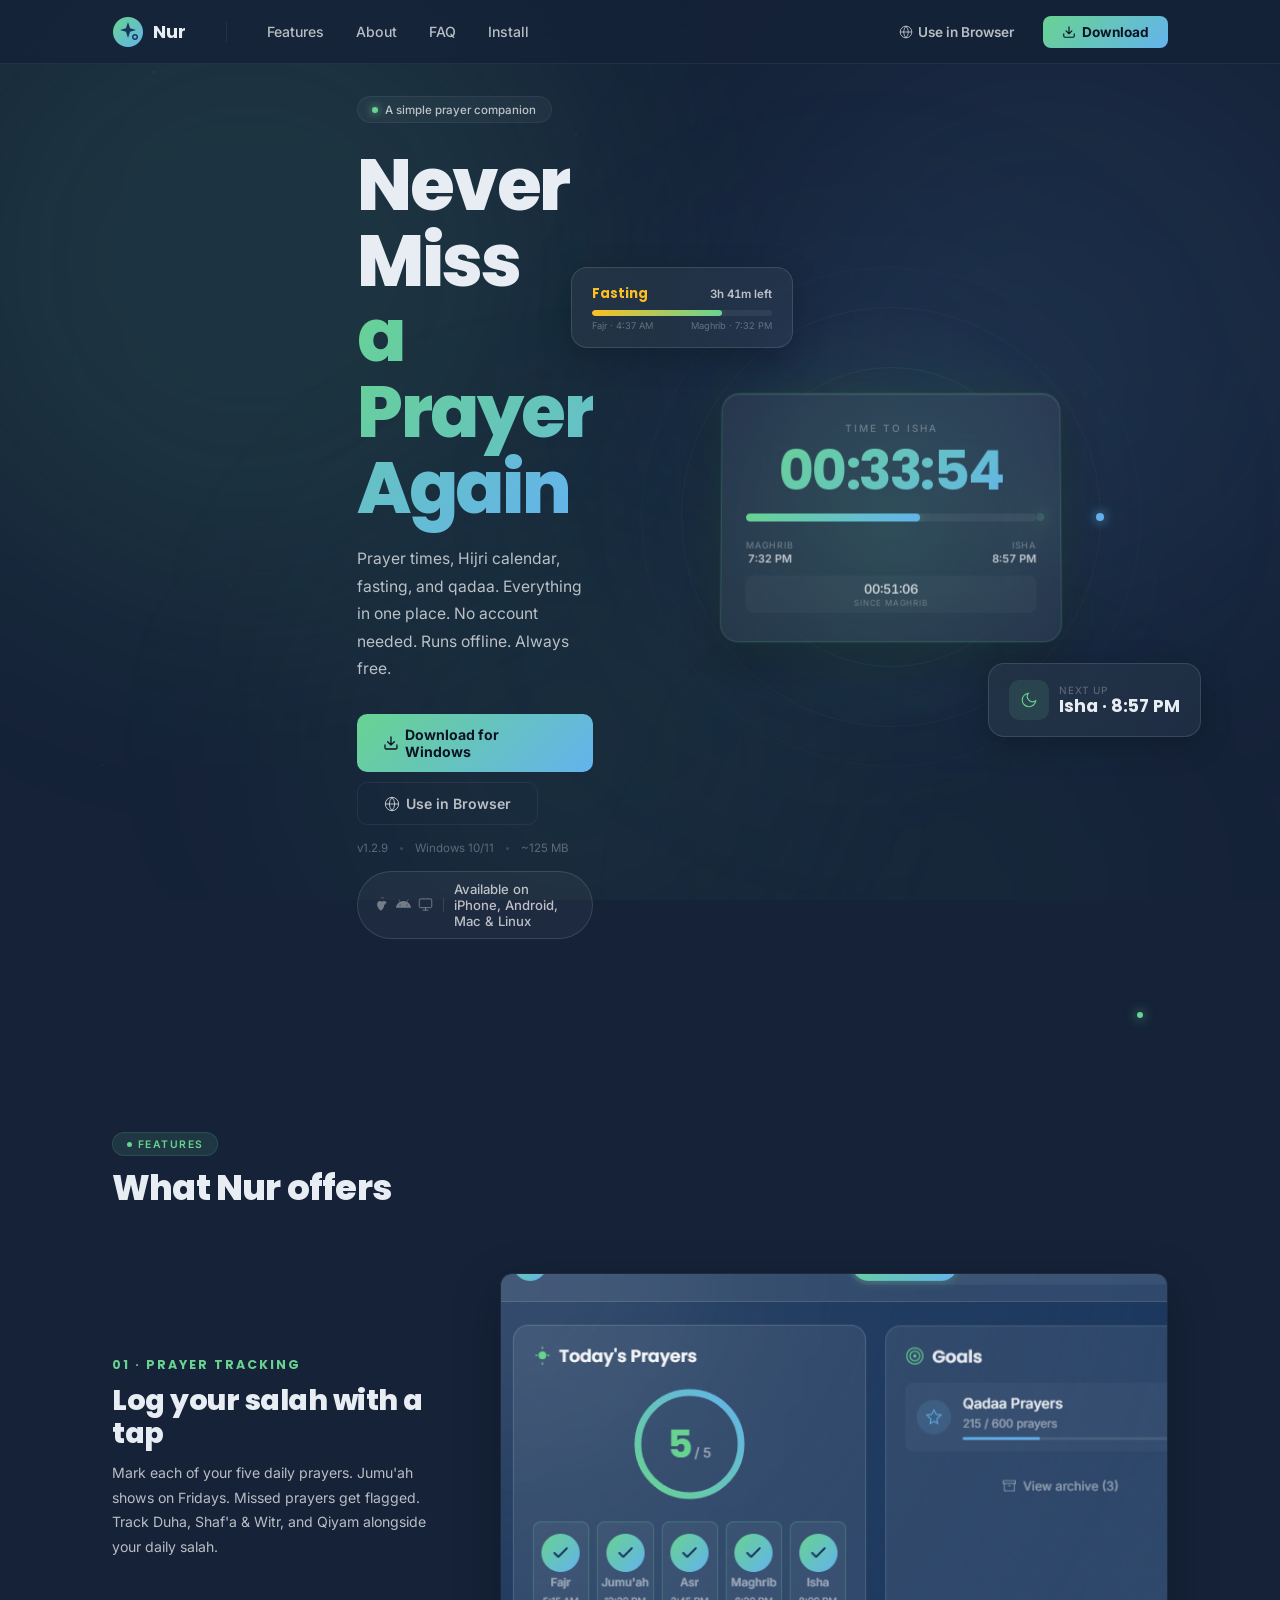
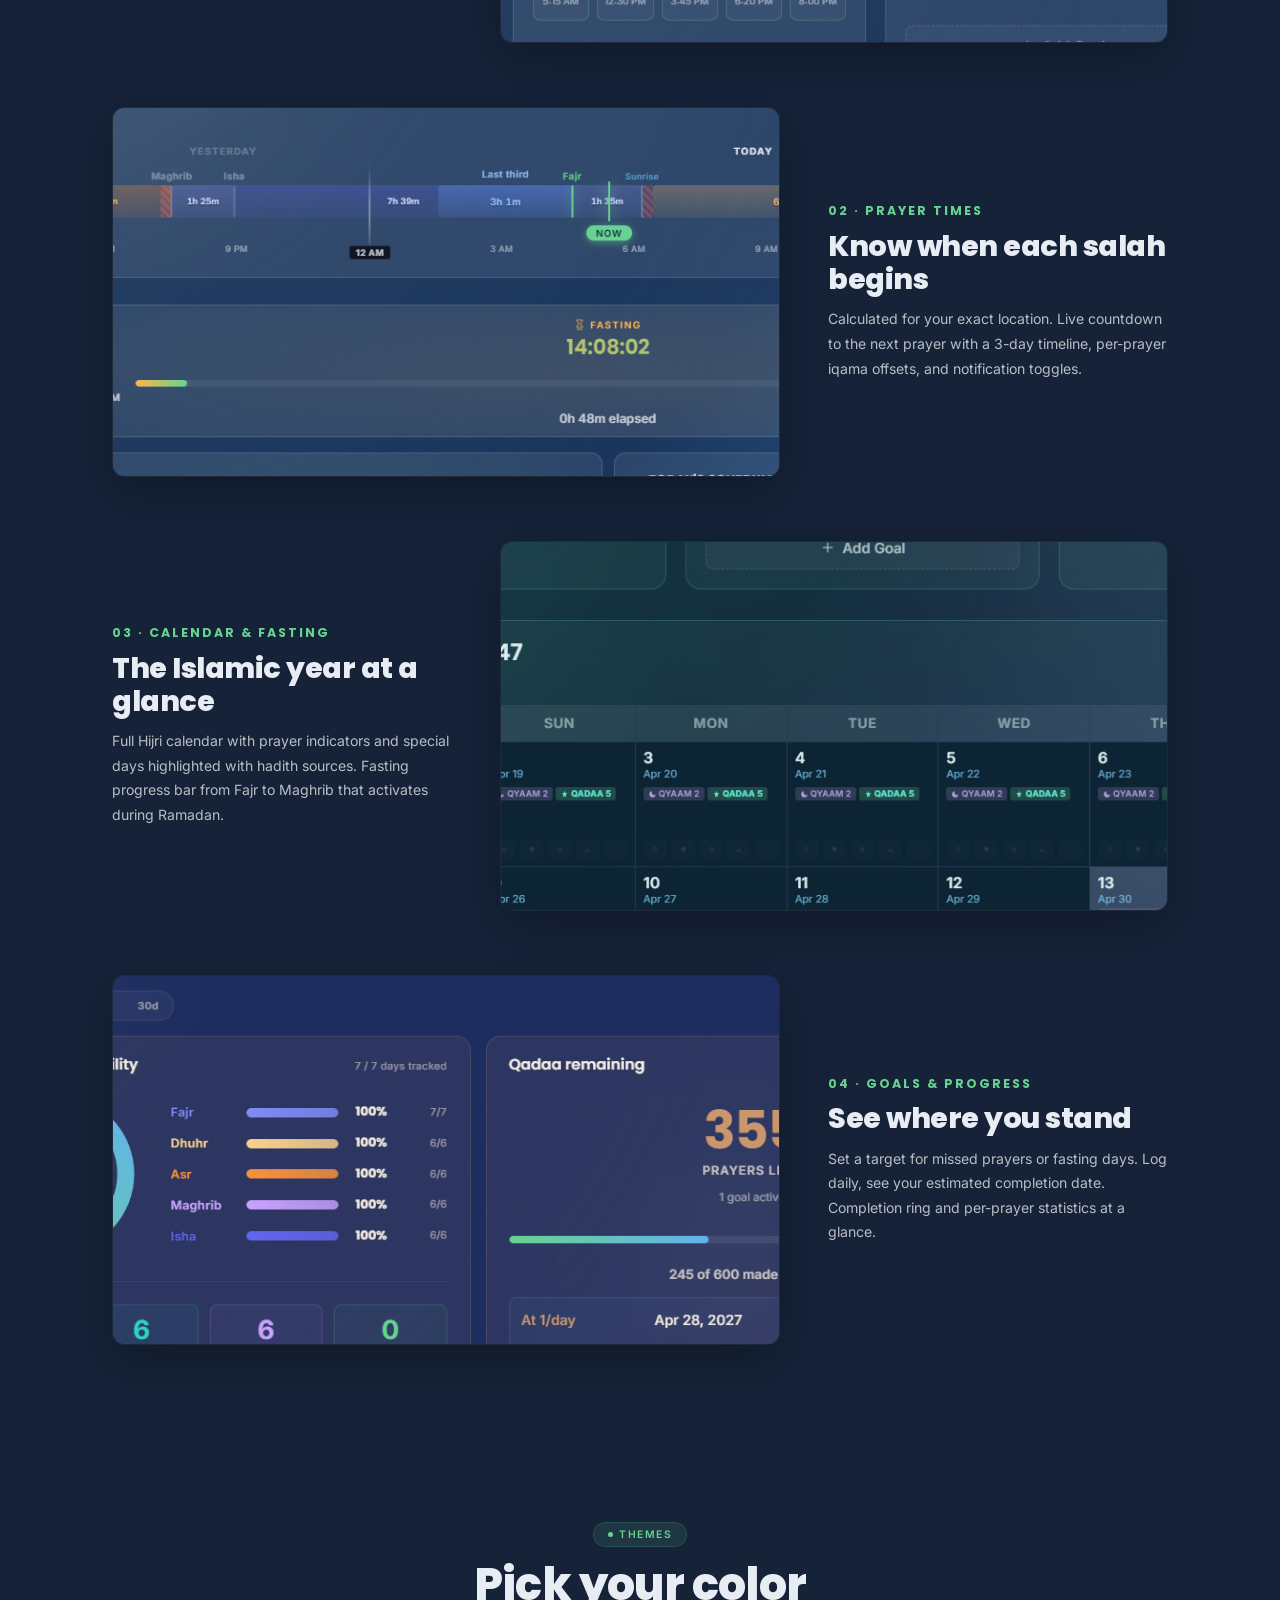
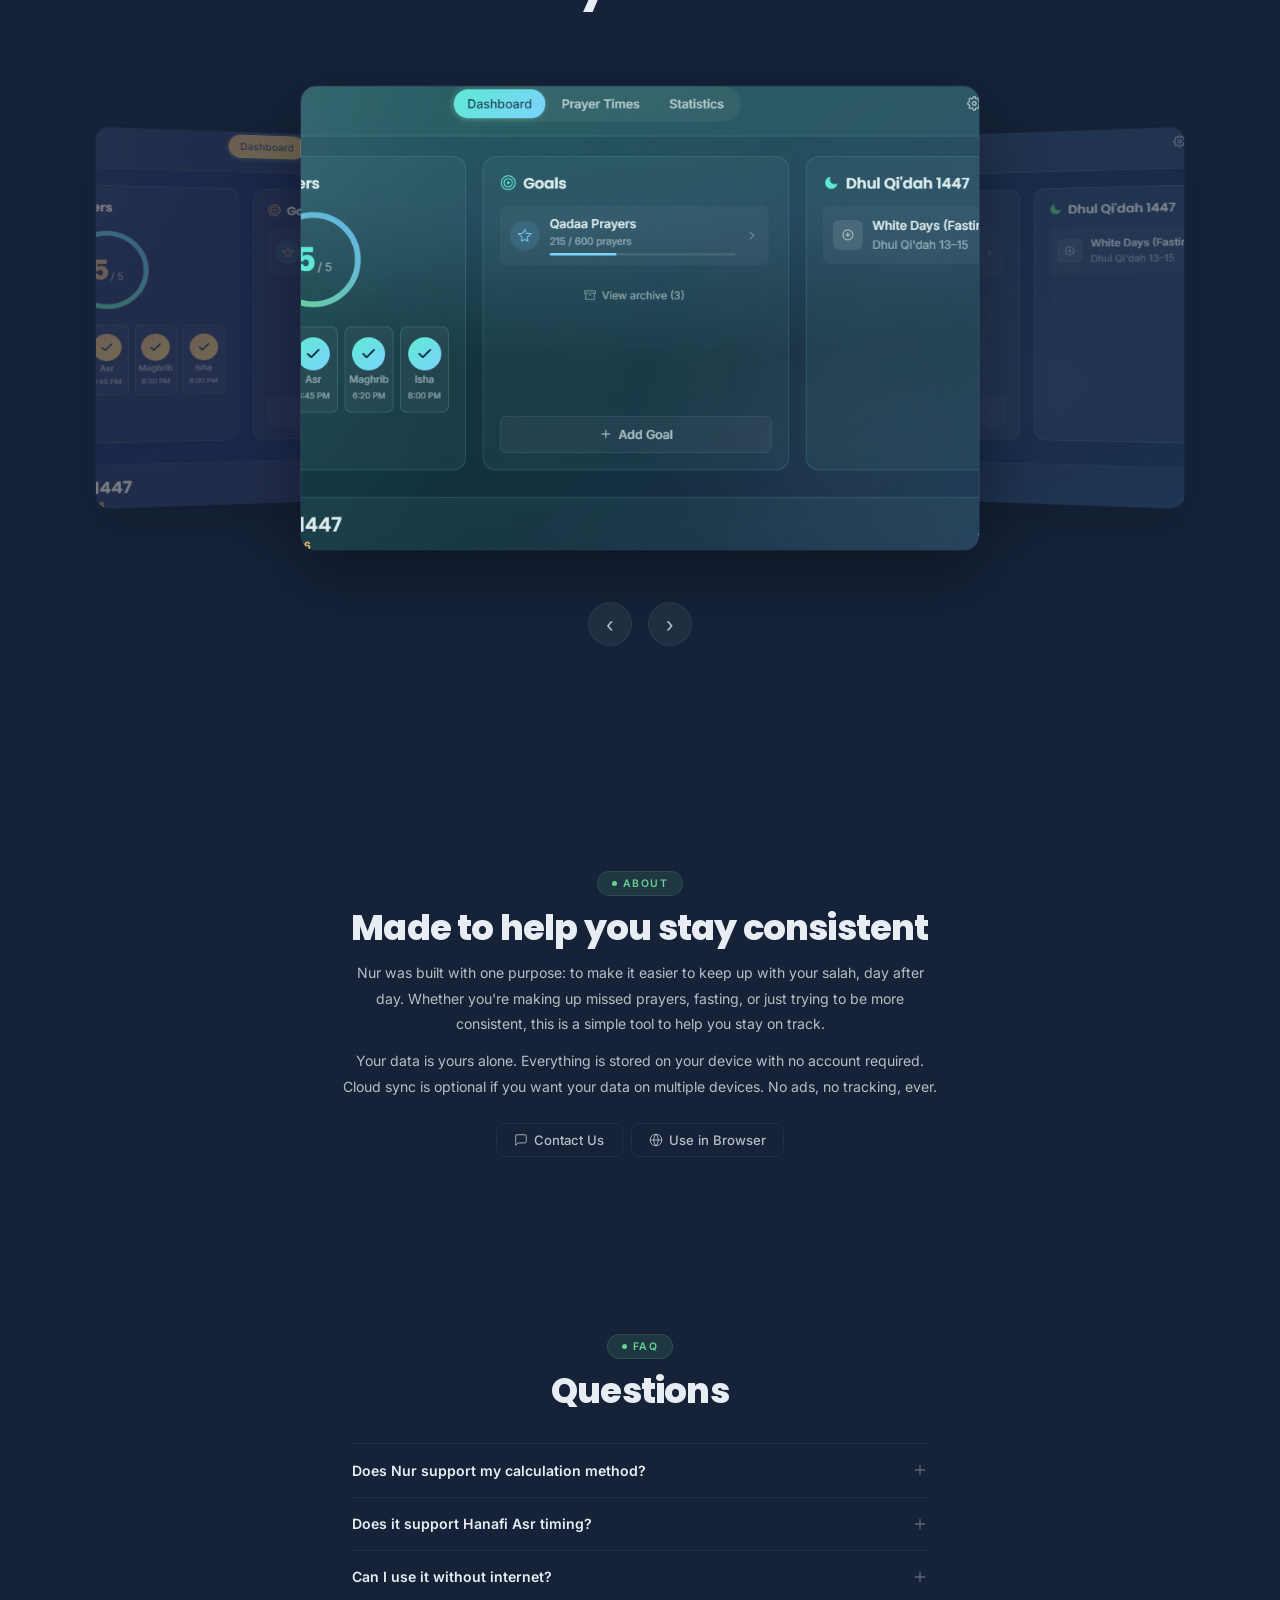
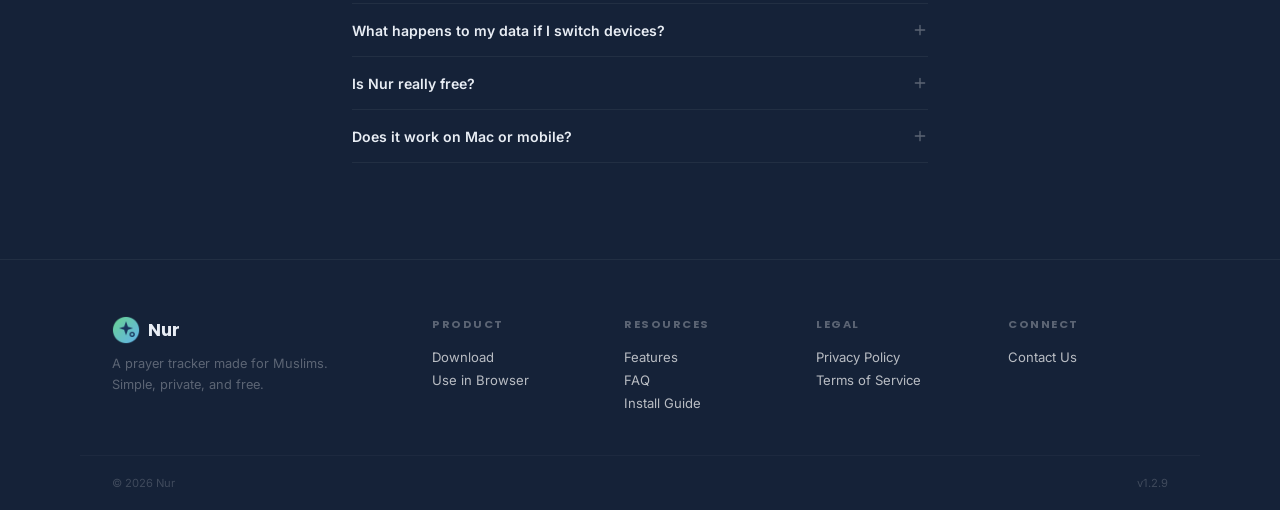
==== commit 2bcc2fc8: "v1.2.9: deploy web app + update version" ====
--- a/index.html
+++ b/index.html
@@ -428,7 +428,7 @@
                 <a href="app/" class="btn btn-o"><svg viewBox="0 0 24 24" fill="none"><circle cx="12" cy="12" r="10" stroke="currentColor" stroke-width="1.5"/><path d="M2 12h20M12 2a15.3 15.3 0 0 1 4 10 15.3 15.3 0 0 1-4 10 15.3 15.3 0 0 1-4-10A15.3 15.3 0 0 1 12 2z" stroke="currentColor" stroke-width="1.5"/></svg> Use in Browser</a>
             </div>
             <div class="hero-meta">
-                <span id="hero-ver">v1.2.8</span>
+                <span id="hero-ver">v1.2.9</span>
                 <span class="dot"></span>
                 <span>Windows 10/11</span>
                 <span class="dot"></span>
@@ -641,7 +641,7 @@
     </div>
     <div class="foot-bottom">
         <span>&copy; 2026 Nur</span>
-        <span id="foot-ver">v1.2.8</span>
+        <span id="foot-ver">v1.2.9</span>
     </div>
 </footer>
 
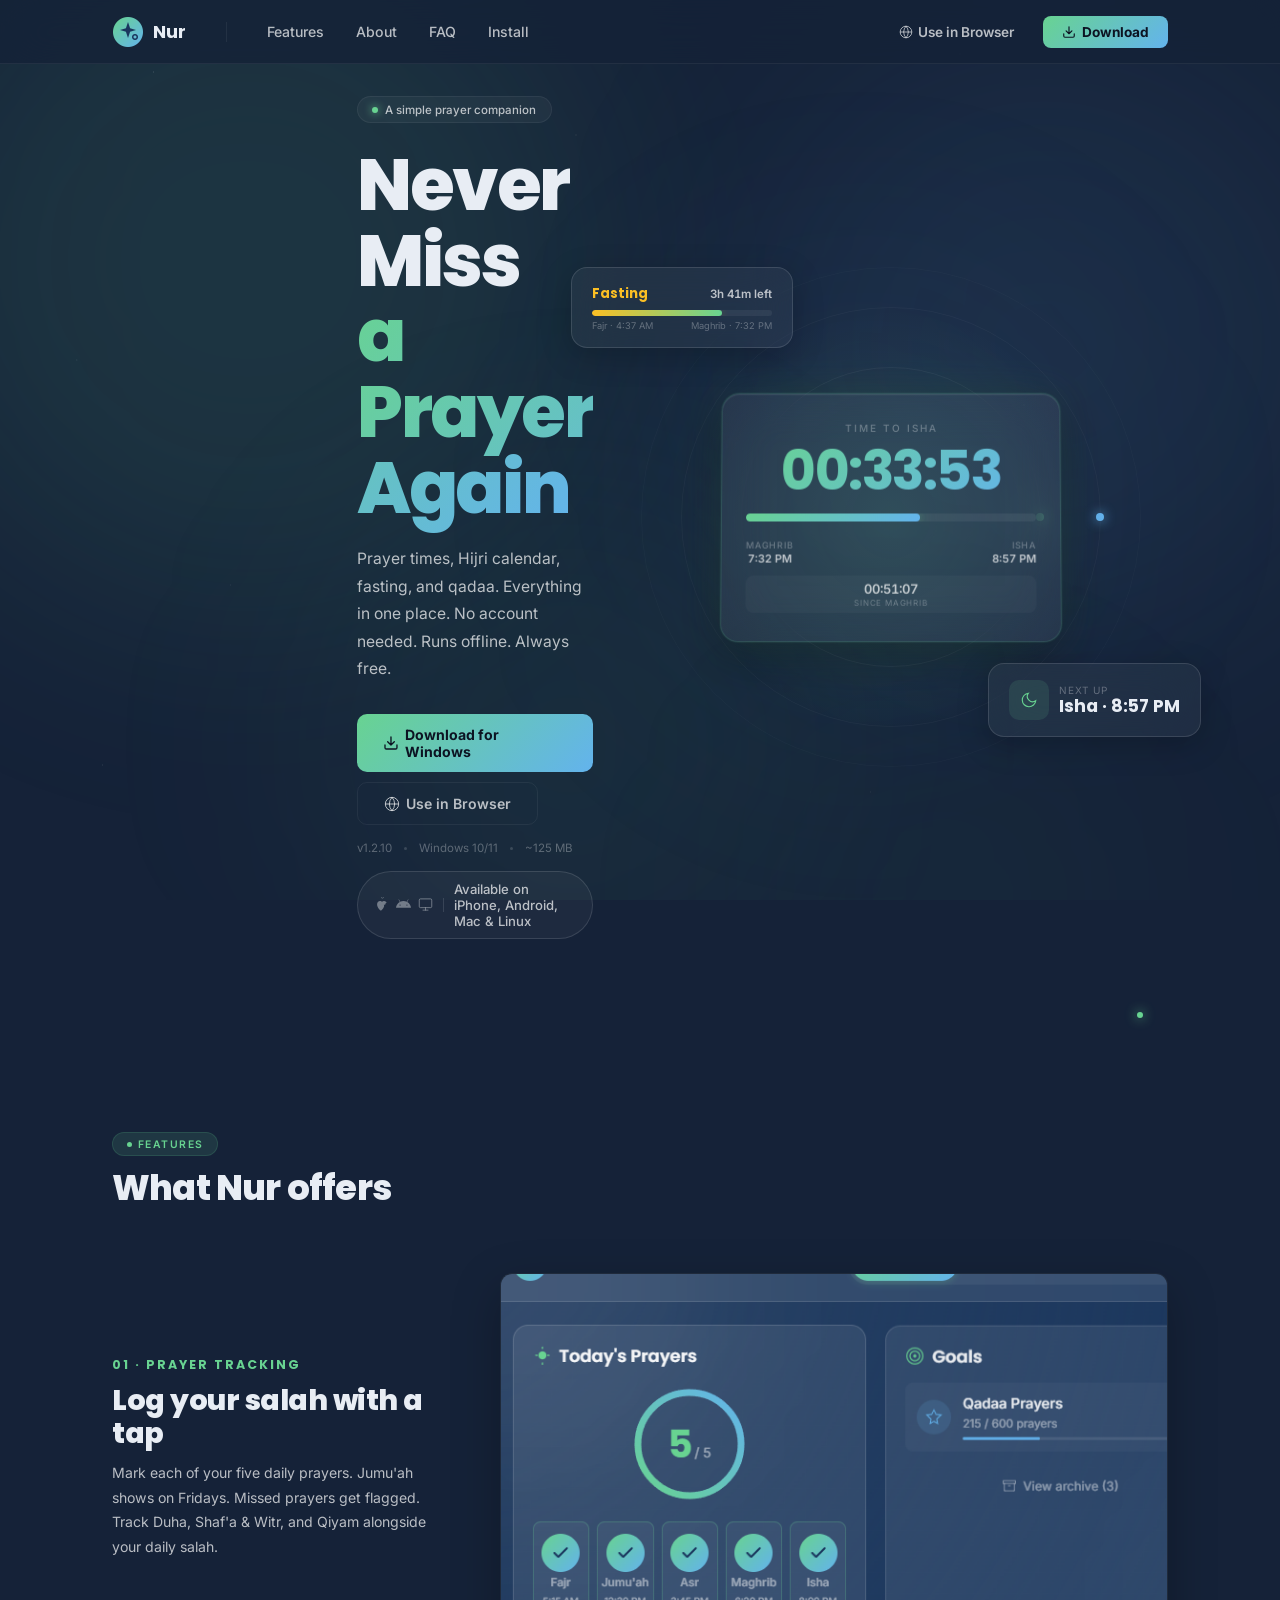
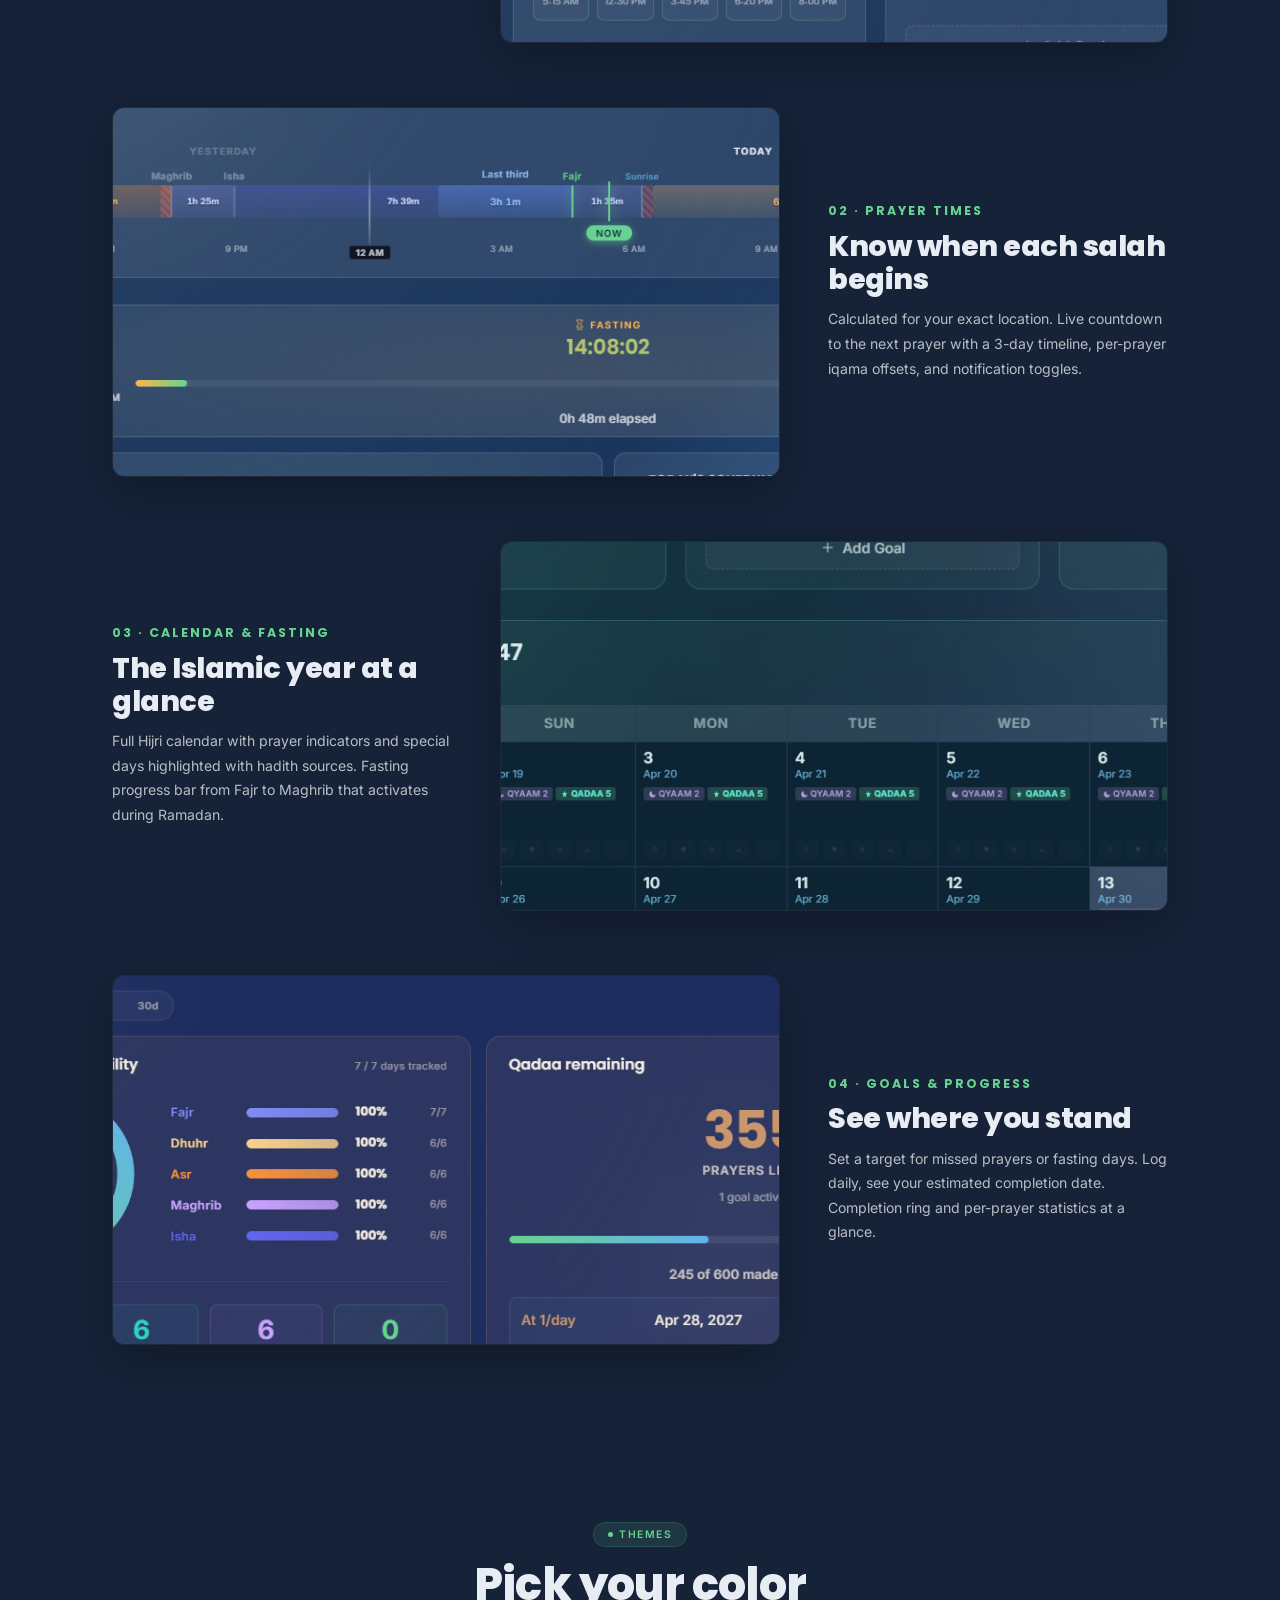
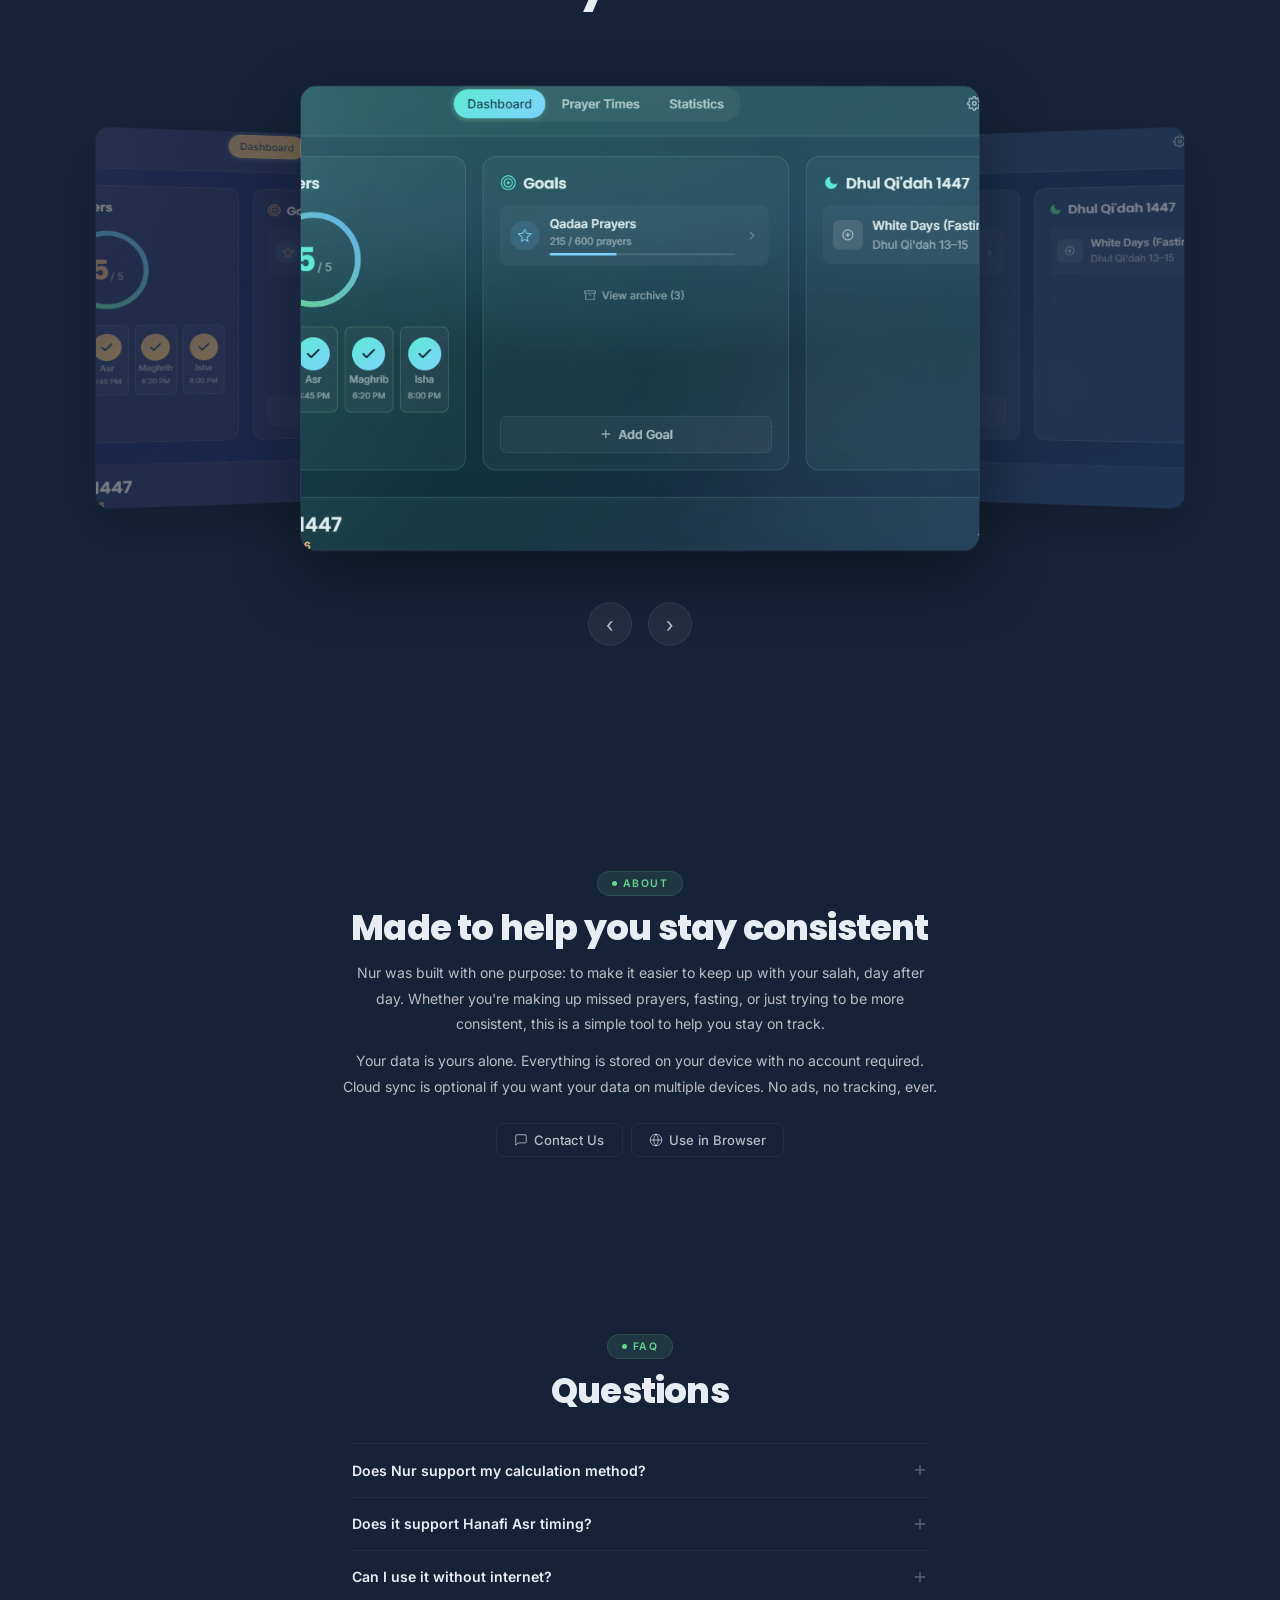
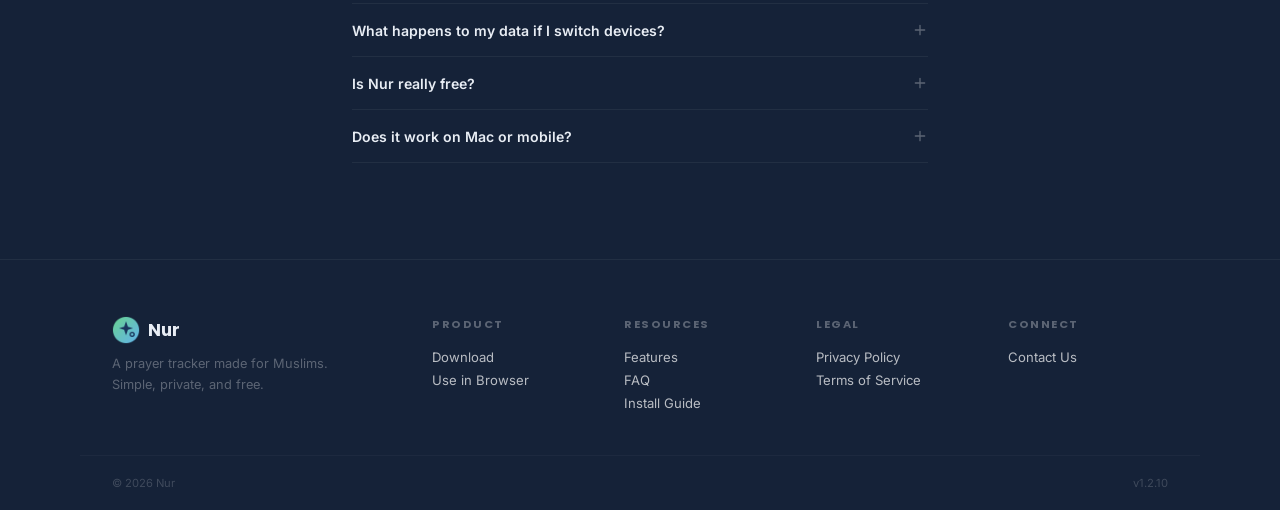
==== commit a07346e9: "v1.2.10: deploy web app + update version" ====
--- a/index.html
+++ b/index.html
@@ -428,7 +428,7 @@
                 <a href="app/" class="btn btn-o"><svg viewBox="0 0 24 24" fill="none"><circle cx="12" cy="12" r="10" stroke="currentColor" stroke-width="1.5"/><path d="M2 12h20M12 2a15.3 15.3 0 0 1 4 10 15.3 15.3 0 0 1-4 10 15.3 15.3 0 0 1-4-10A15.3 15.3 0 0 1 12 2z" stroke="currentColor" stroke-width="1.5"/></svg> Use in Browser</a>
             </div>
             <div class="hero-meta">
-                <span id="hero-ver">v1.2.9</span>
+                <span id="hero-ver">v1.2.10</span>
                 <span class="dot"></span>
                 <span>Windows 10/11</span>
                 <span class="dot"></span>
@@ -641,7 +641,7 @@
     </div>
     <div class="foot-bottom">
         <span>&copy; 2026 Nur</span>
-        <span id="foot-ver">v1.2.9</span>
+        <span id="foot-ver">v1.2.10</span>
     </div>
 </footer>
 
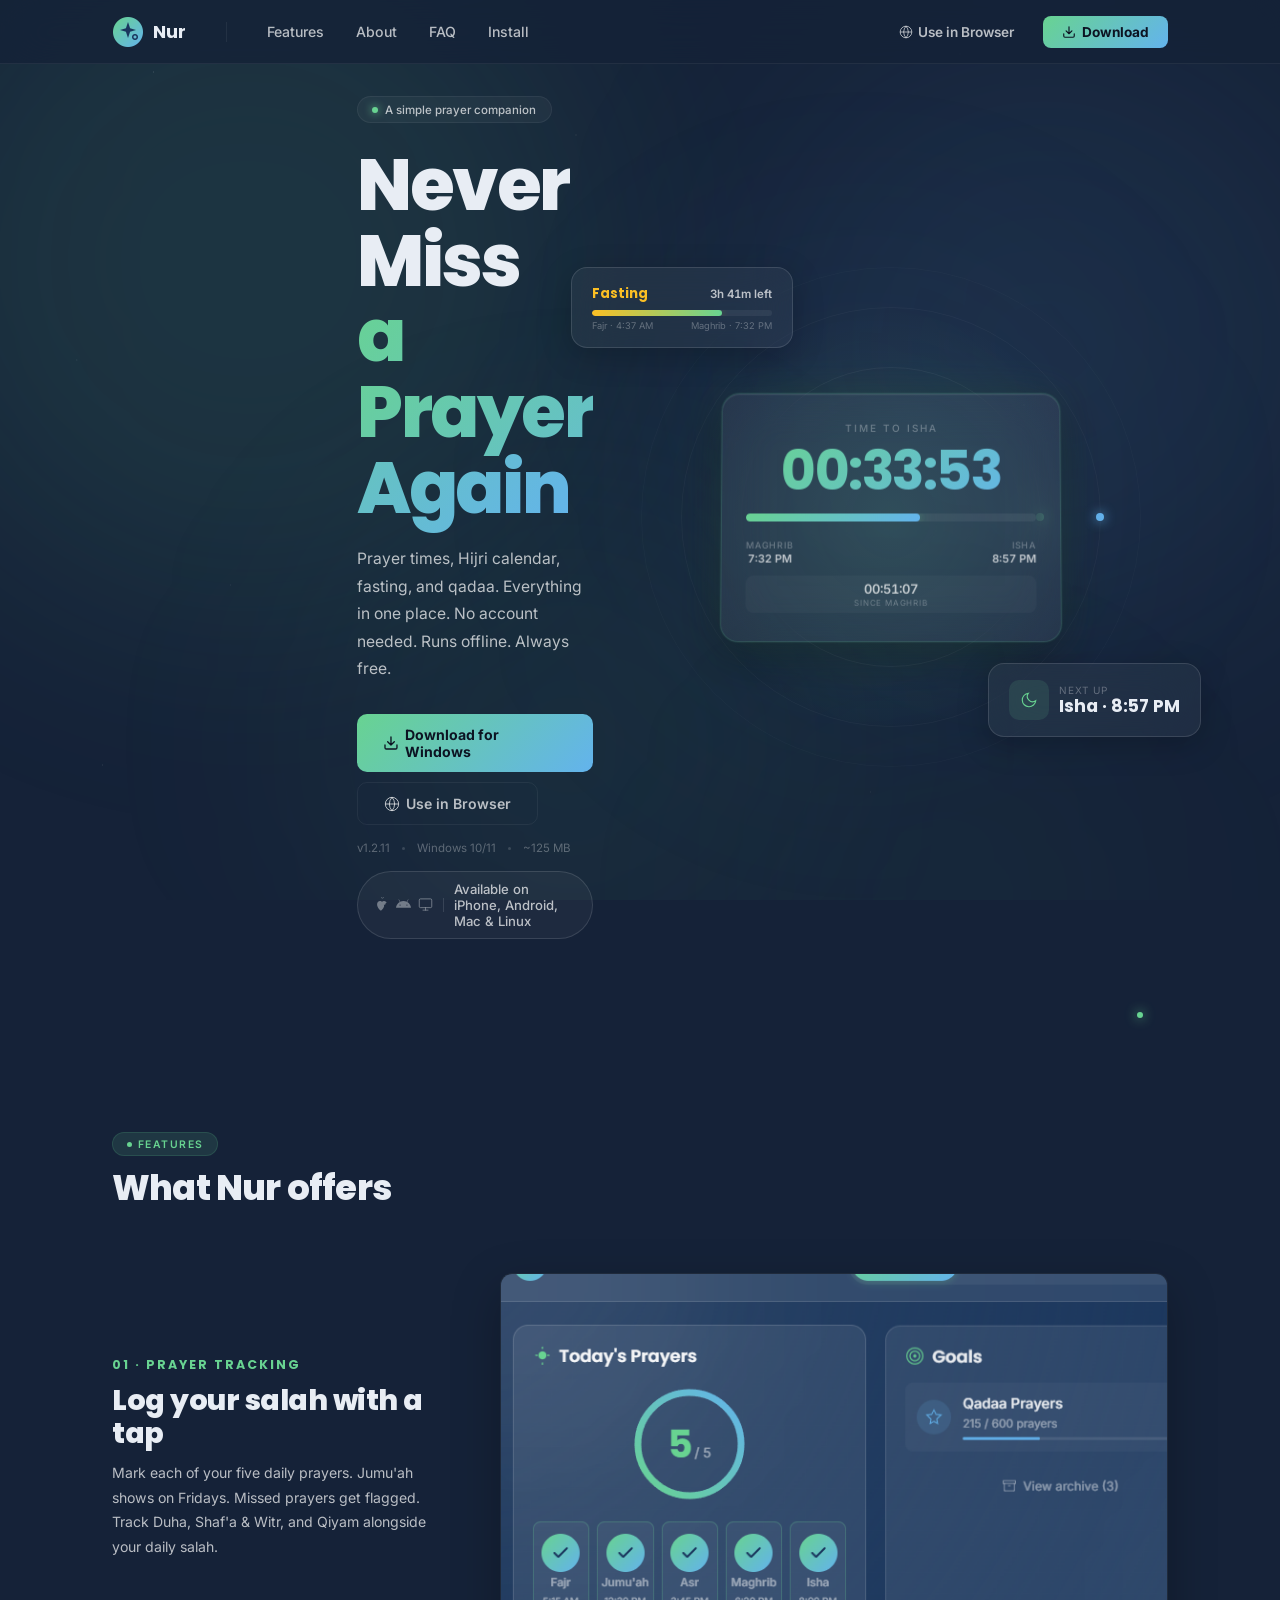
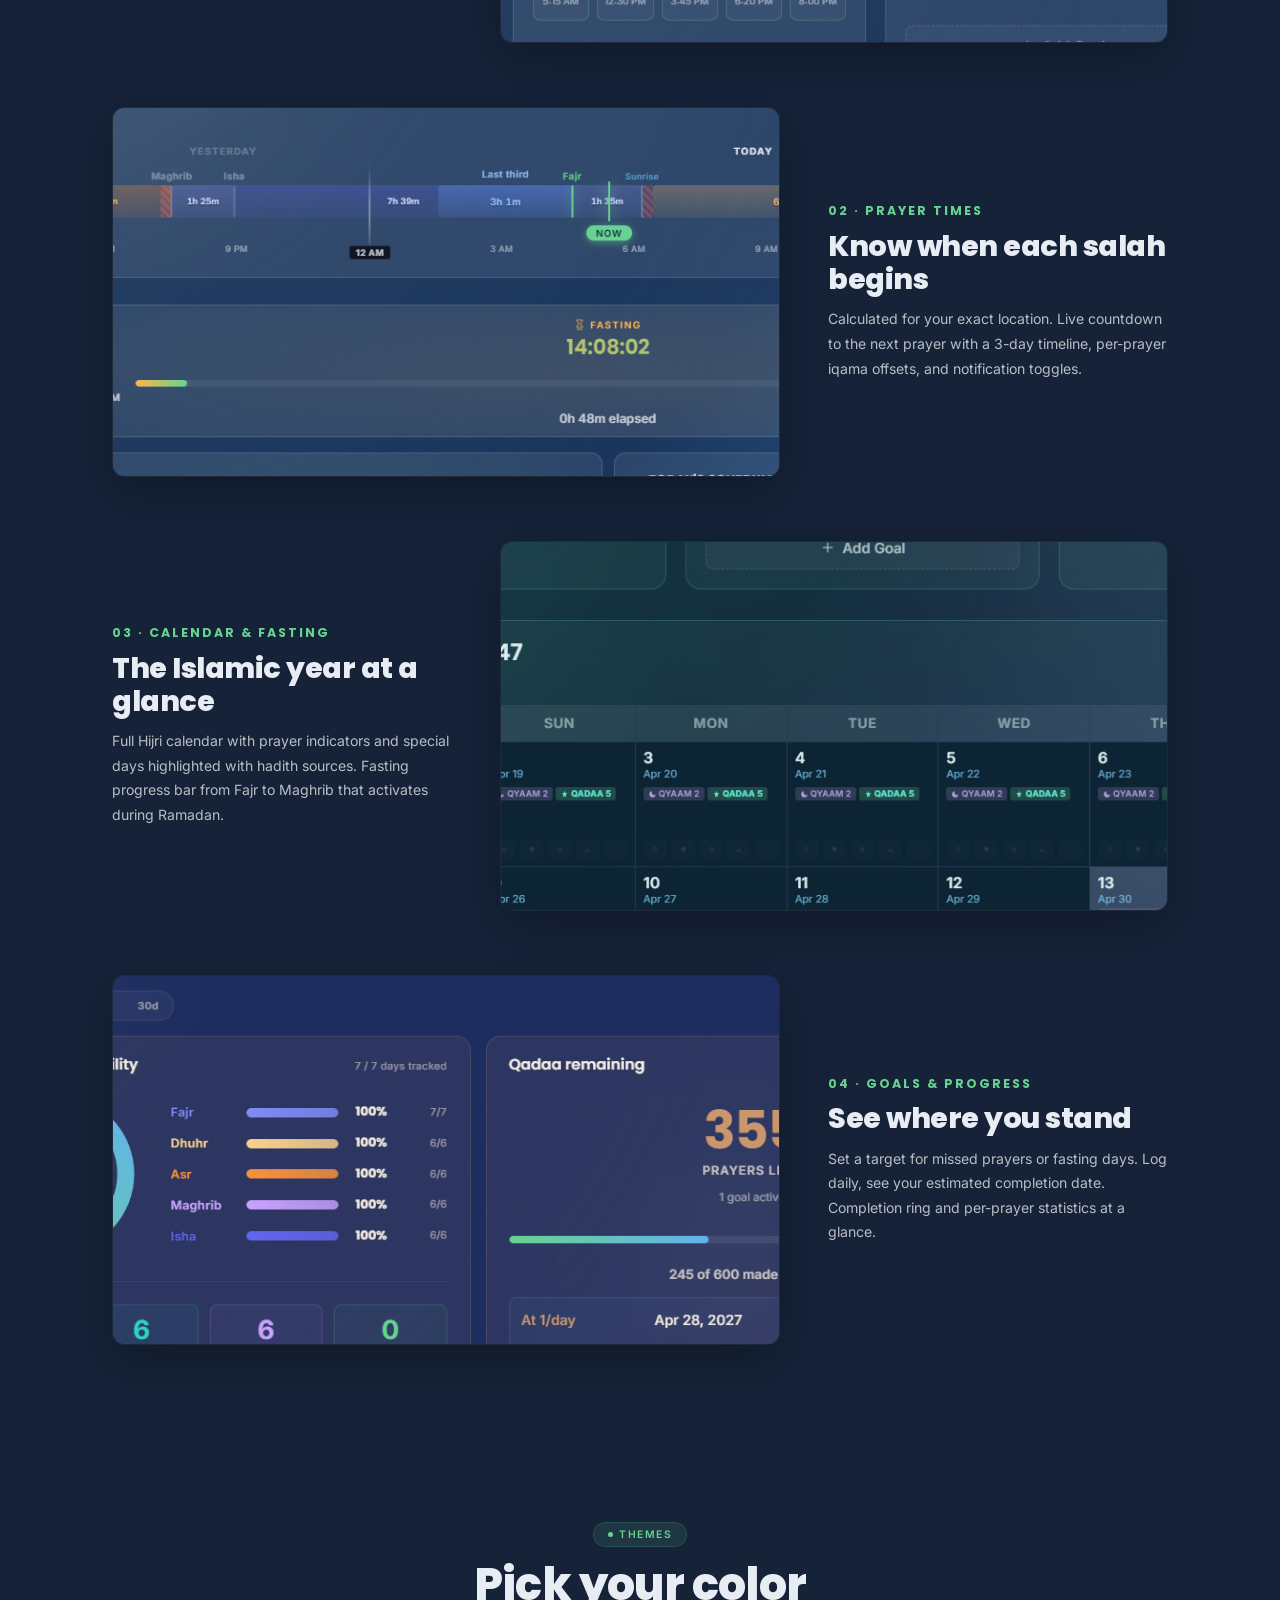
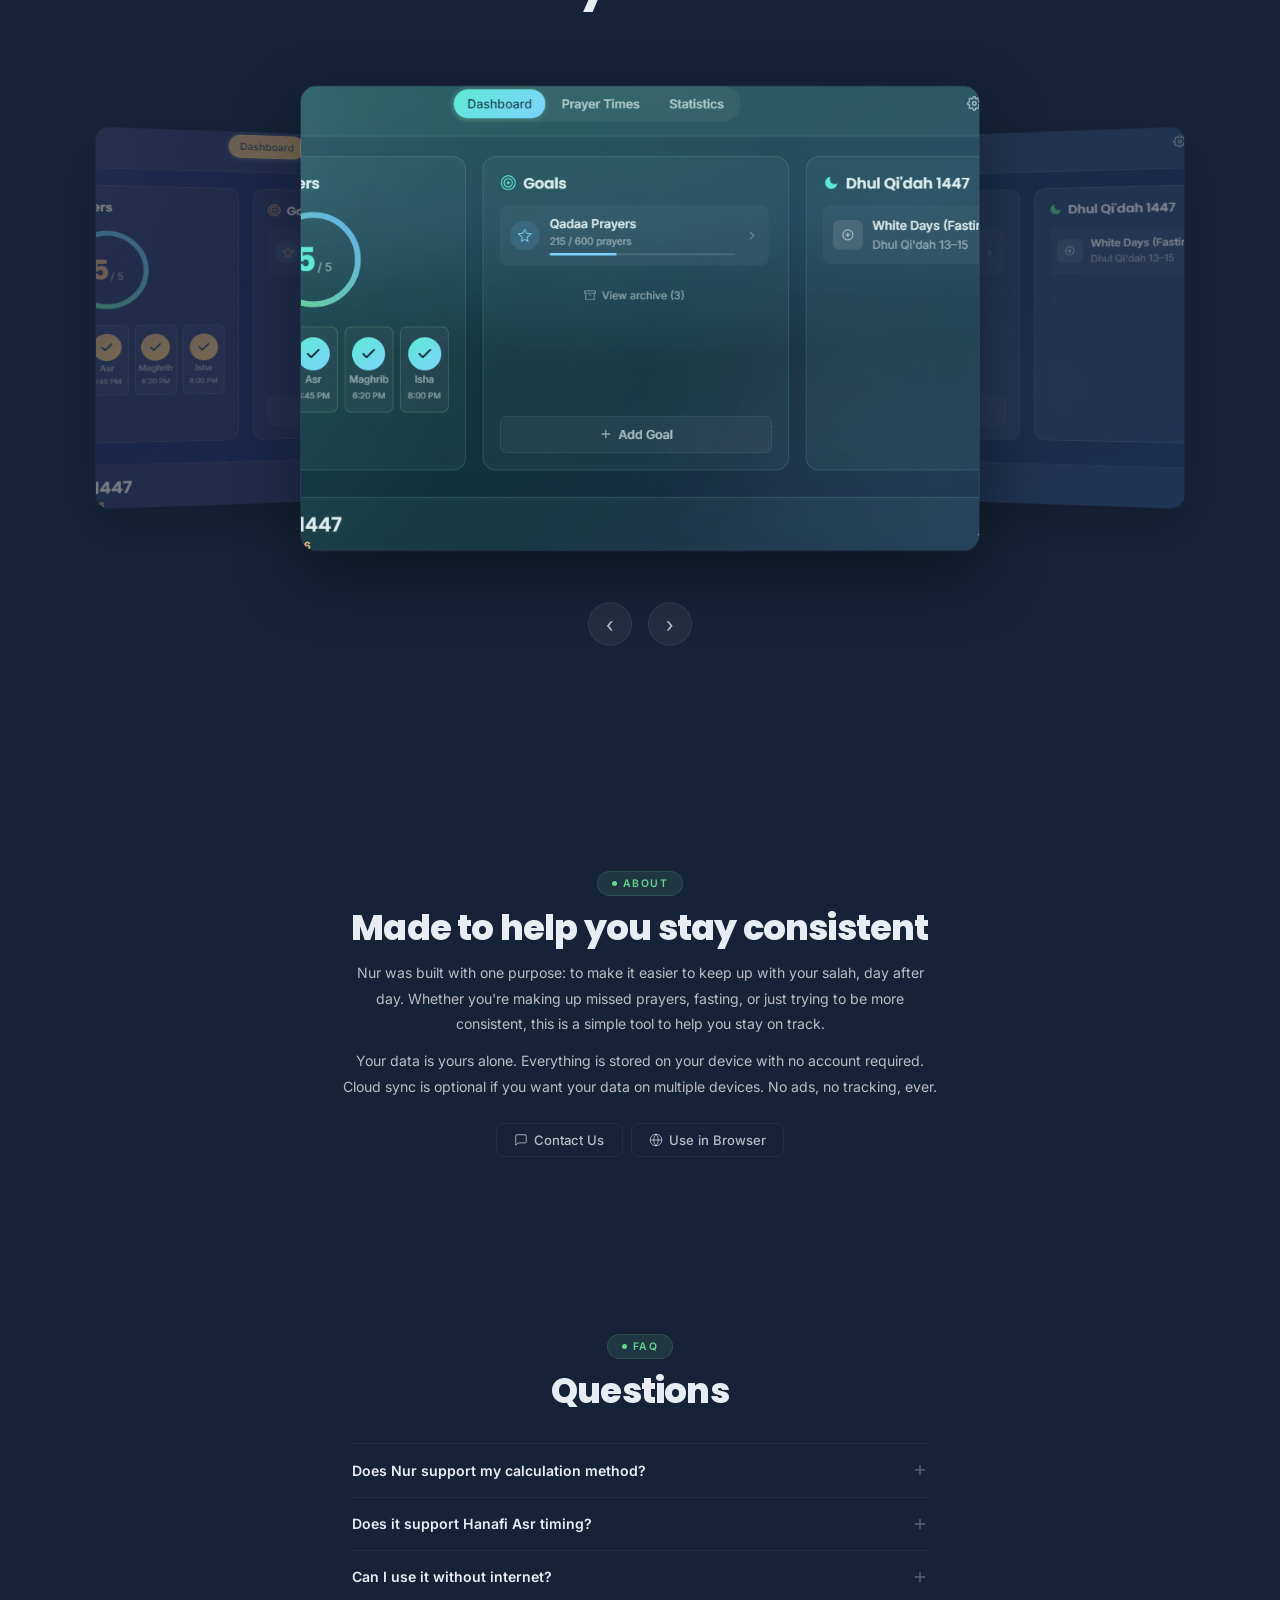
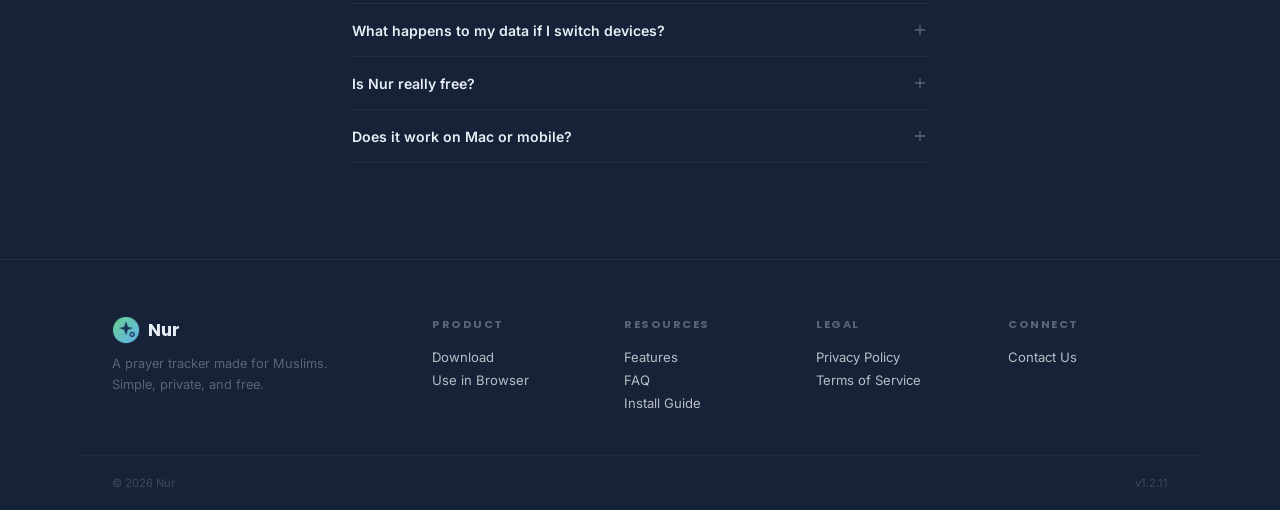
==== commit e0f0de34: "v1.2.11: deploy web app + update version" ====
--- a/index.html
+++ b/index.html
@@ -428,7 +428,7 @@
                 <a href="app/" class="btn btn-o"><svg viewBox="0 0 24 24" fill="none"><circle cx="12" cy="12" r="10" stroke="currentColor" stroke-width="1.5"/><path d="M2 12h20M12 2a15.3 15.3 0 0 1 4 10 15.3 15.3 0 0 1-4 10 15.3 15.3 0 0 1-4-10A15.3 15.3 0 0 1 12 2z" stroke="currentColor" stroke-width="1.5"/></svg> Use in Browser</a>
             </div>
             <div class="hero-meta">
-                <span id="hero-ver">v1.2.10</span>
+                <span id="hero-ver">v1.2.11</span>
                 <span class="dot"></span>
                 <span>Windows 10/11</span>
                 <span class="dot"></span>
@@ -641,7 +641,7 @@
     </div>
     <div class="foot-bottom">
         <span>&copy; 2026 Nur</span>
-        <span id="foot-ver">v1.2.10</span>
+        <span id="foot-ver">v1.2.11</span>
     </div>
 </footer>
 
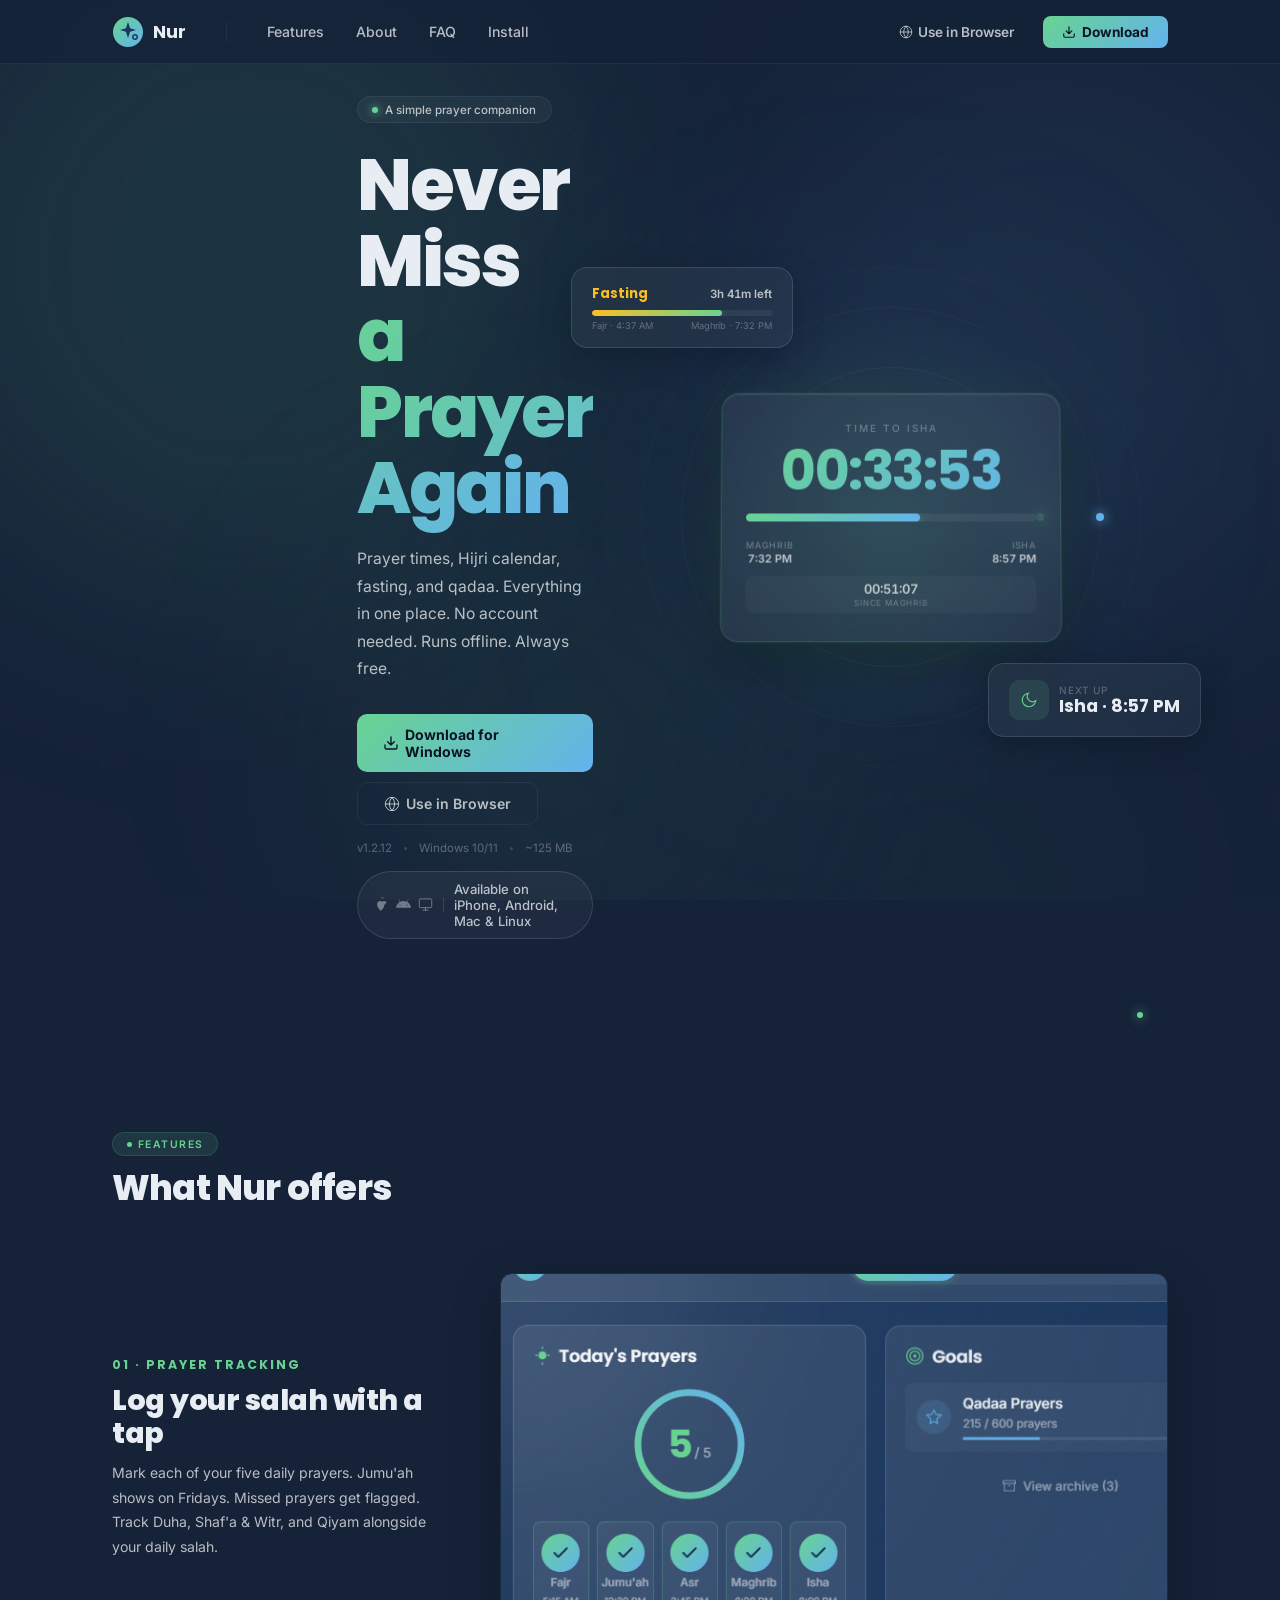
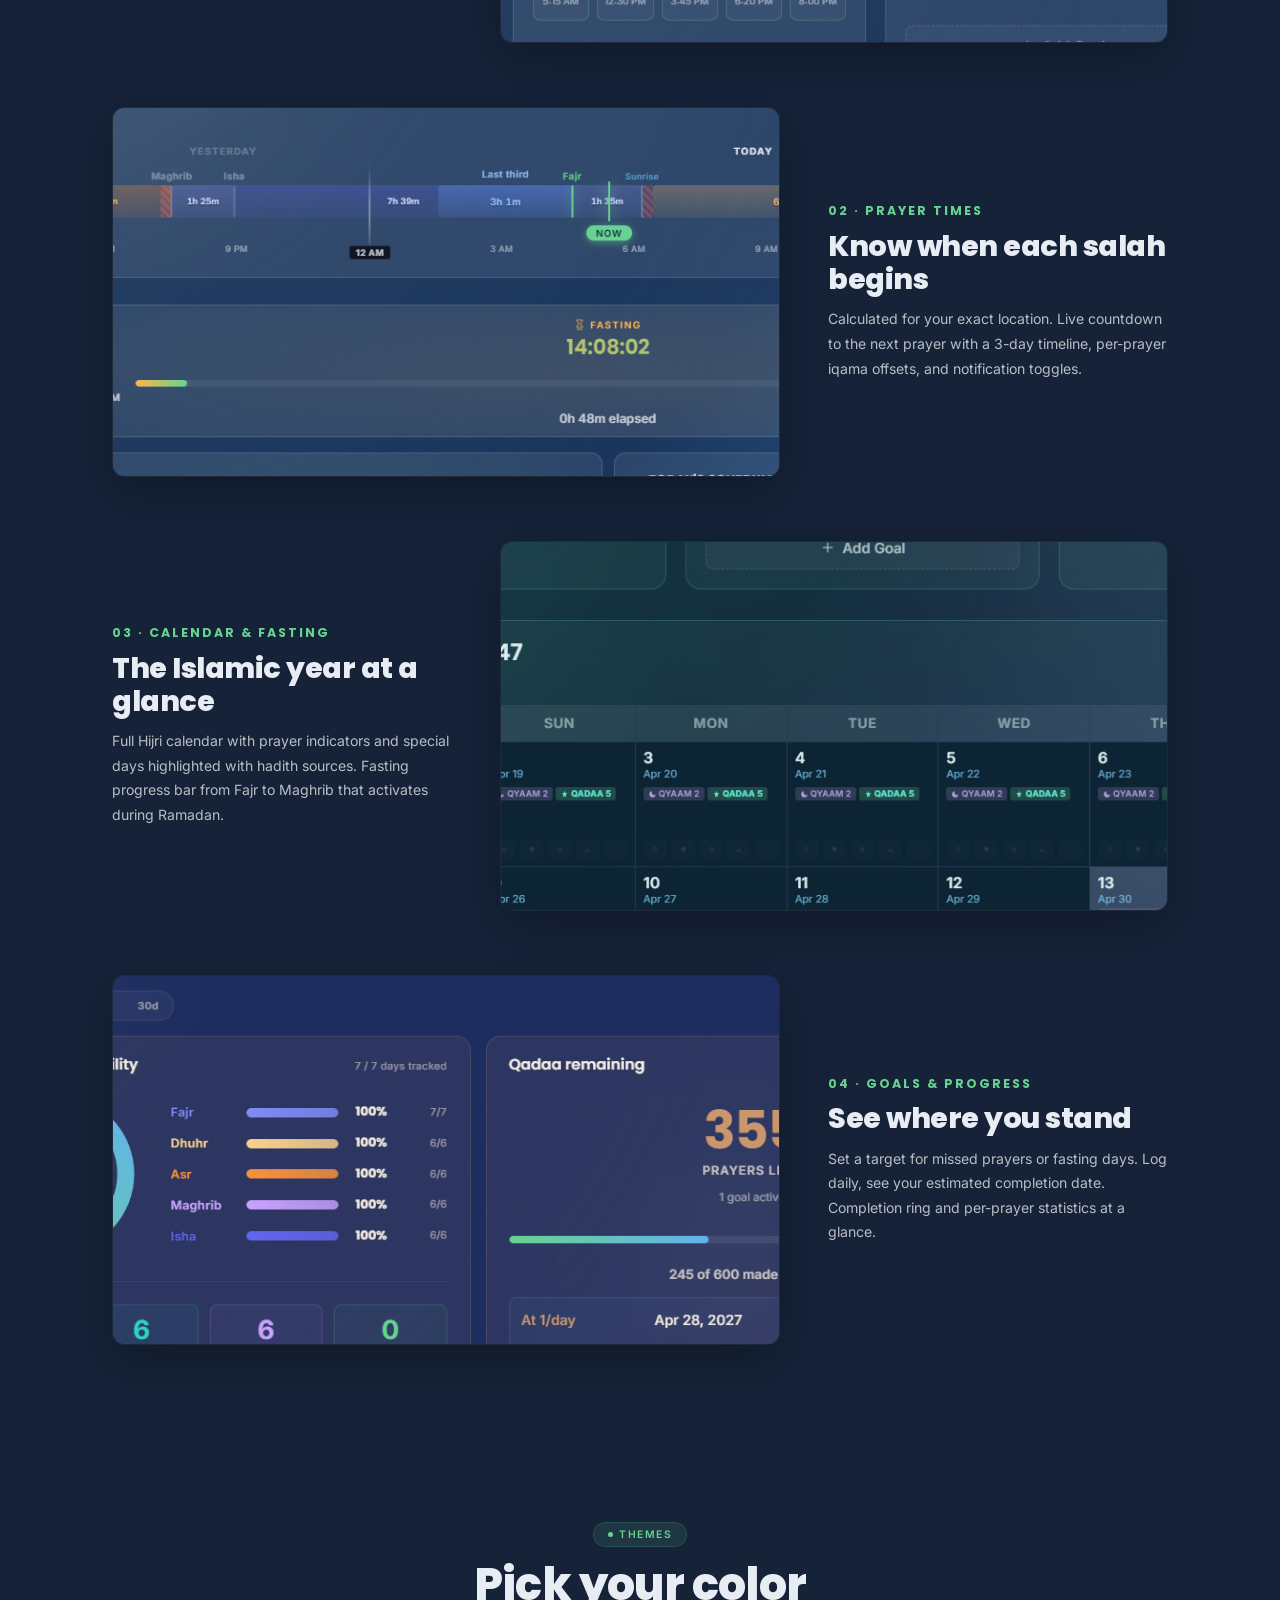
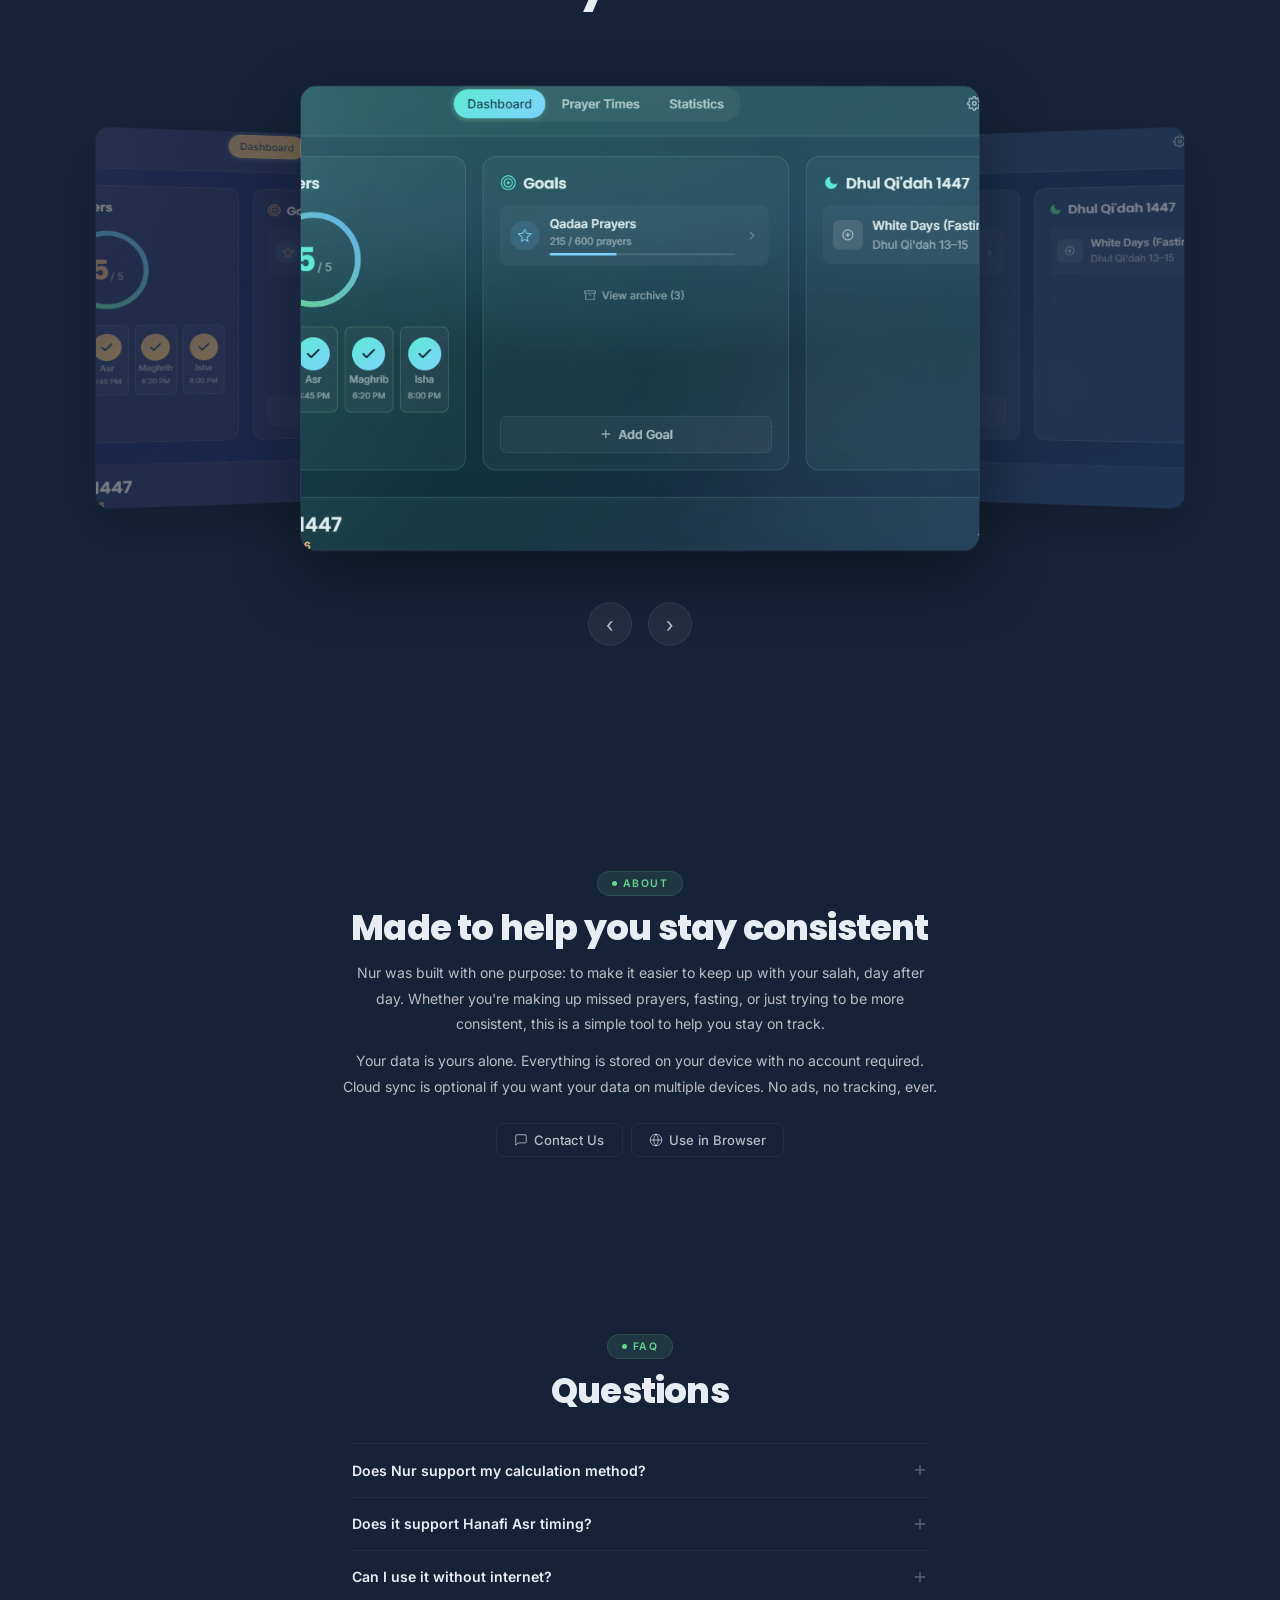
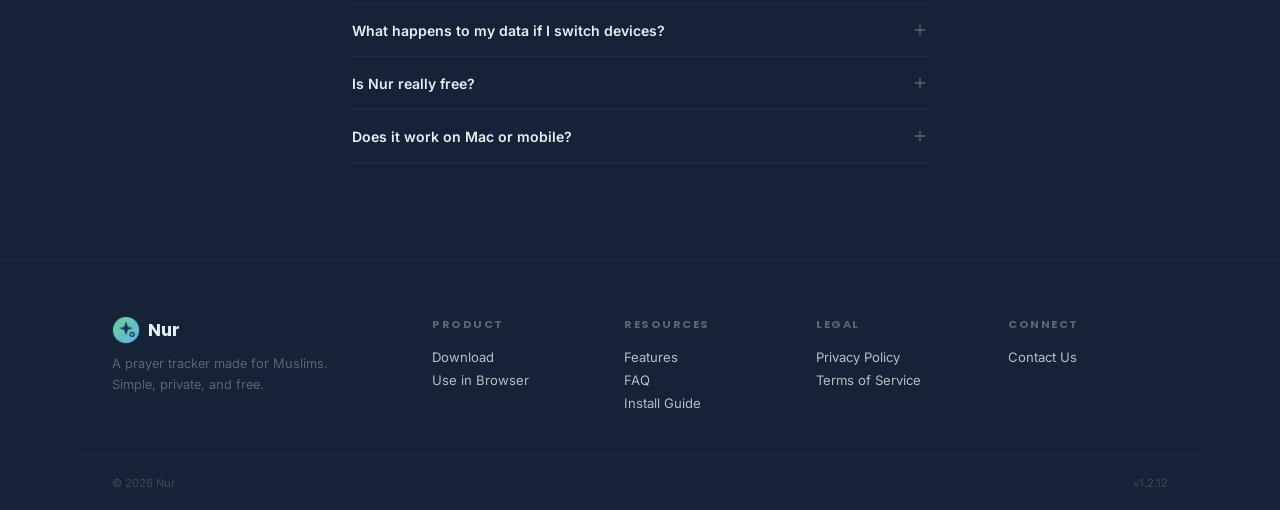
==== commit 9f3ab75a: "v1.2.12: deploy web app + update version" ====
--- a/index.html
+++ b/index.html
@@ -428,7 +428,7 @@
                 <a href="app/" class="btn btn-o"><svg viewBox="0 0 24 24" fill="none"><circle cx="12" cy="12" r="10" stroke="currentColor" stroke-width="1.5"/><path d="M2 12h20M12 2a15.3 15.3 0 0 1 4 10 15.3 15.3 0 0 1-4 10 15.3 15.3 0 0 1-4-10A15.3 15.3 0 0 1 12 2z" stroke="currentColor" stroke-width="1.5"/></svg> Use in Browser</a>
             </div>
             <div class="hero-meta">
-                <span id="hero-ver">v1.2.11</span>
+                <span id="hero-ver">v1.2.12</span>
                 <span class="dot"></span>
                 <span>Windows 10/11</span>
                 <span class="dot"></span>
@@ -641,7 +641,7 @@
     </div>
     <div class="foot-bottom">
         <span>&copy; 2026 Nur</span>
-        <span id="foot-ver">v1.2.11</span>
+        <span id="foot-ver">v1.2.12</span>
     </div>
 </footer>
 
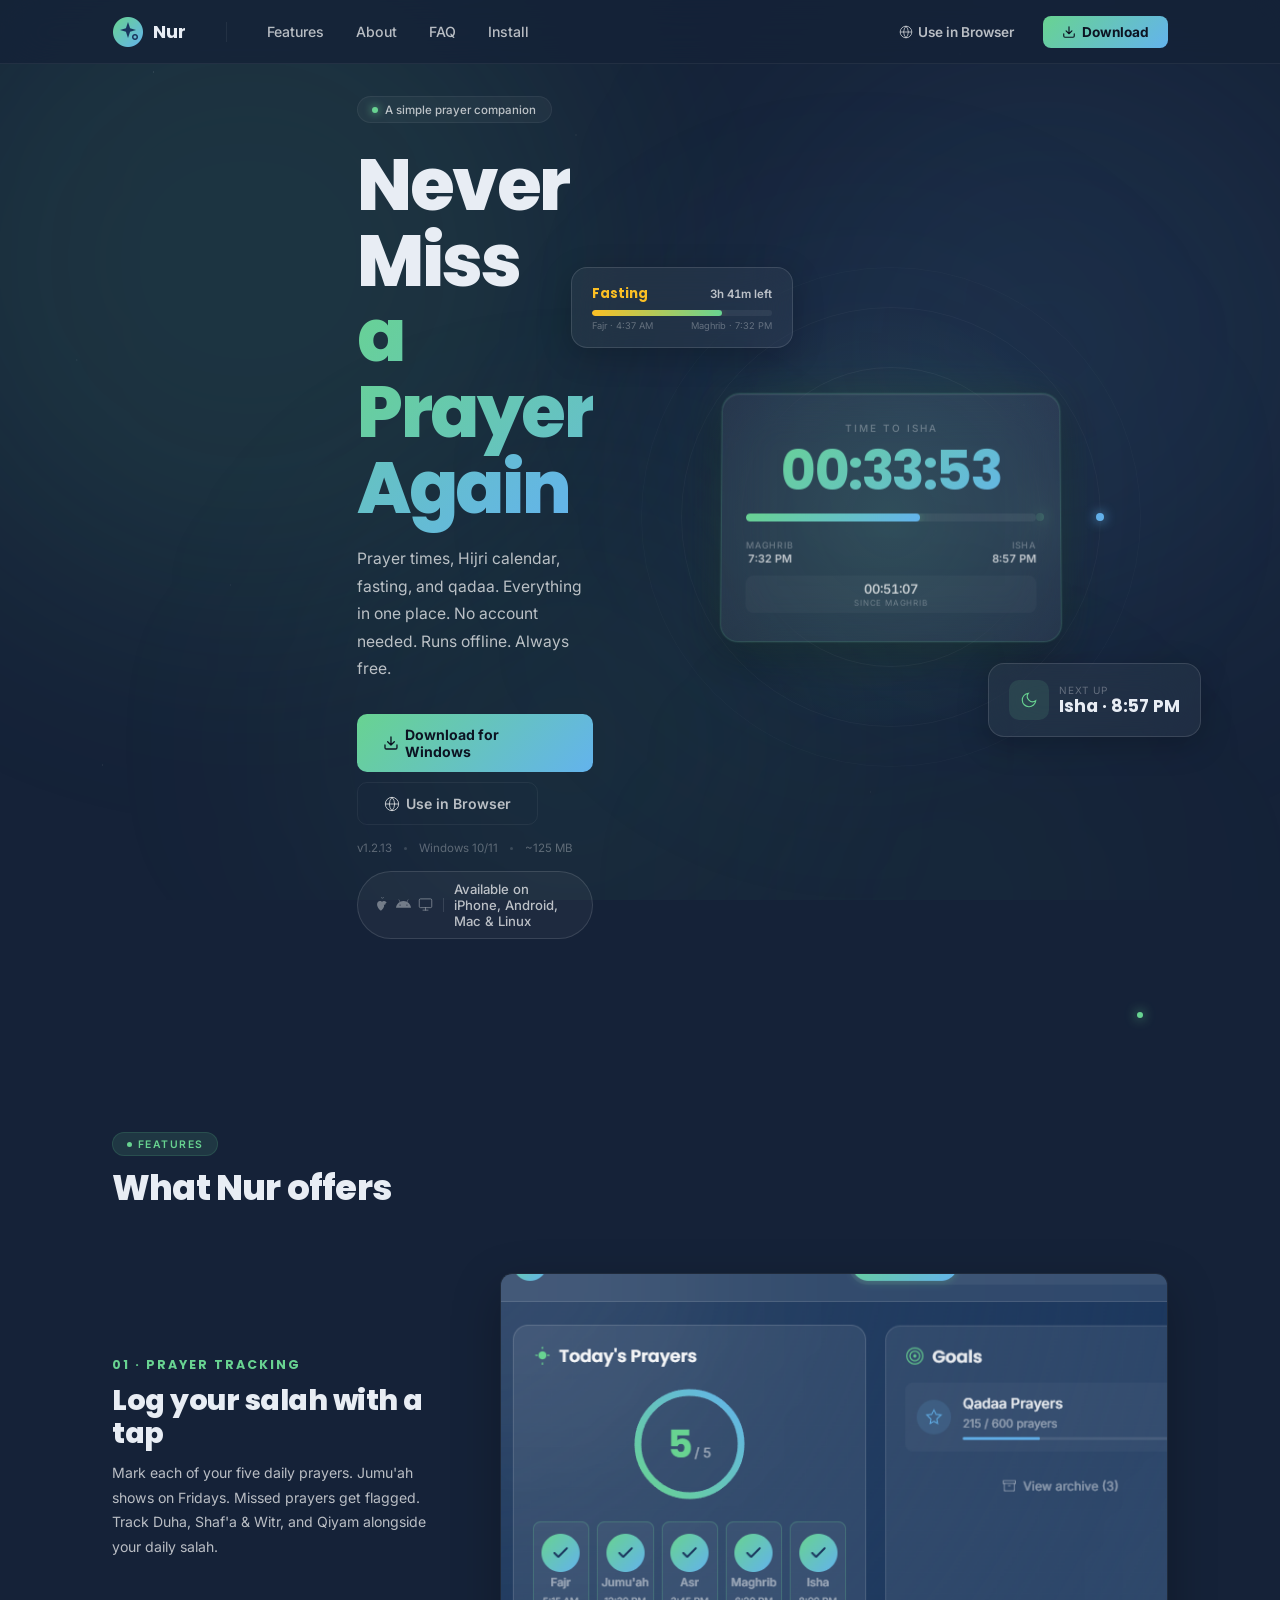
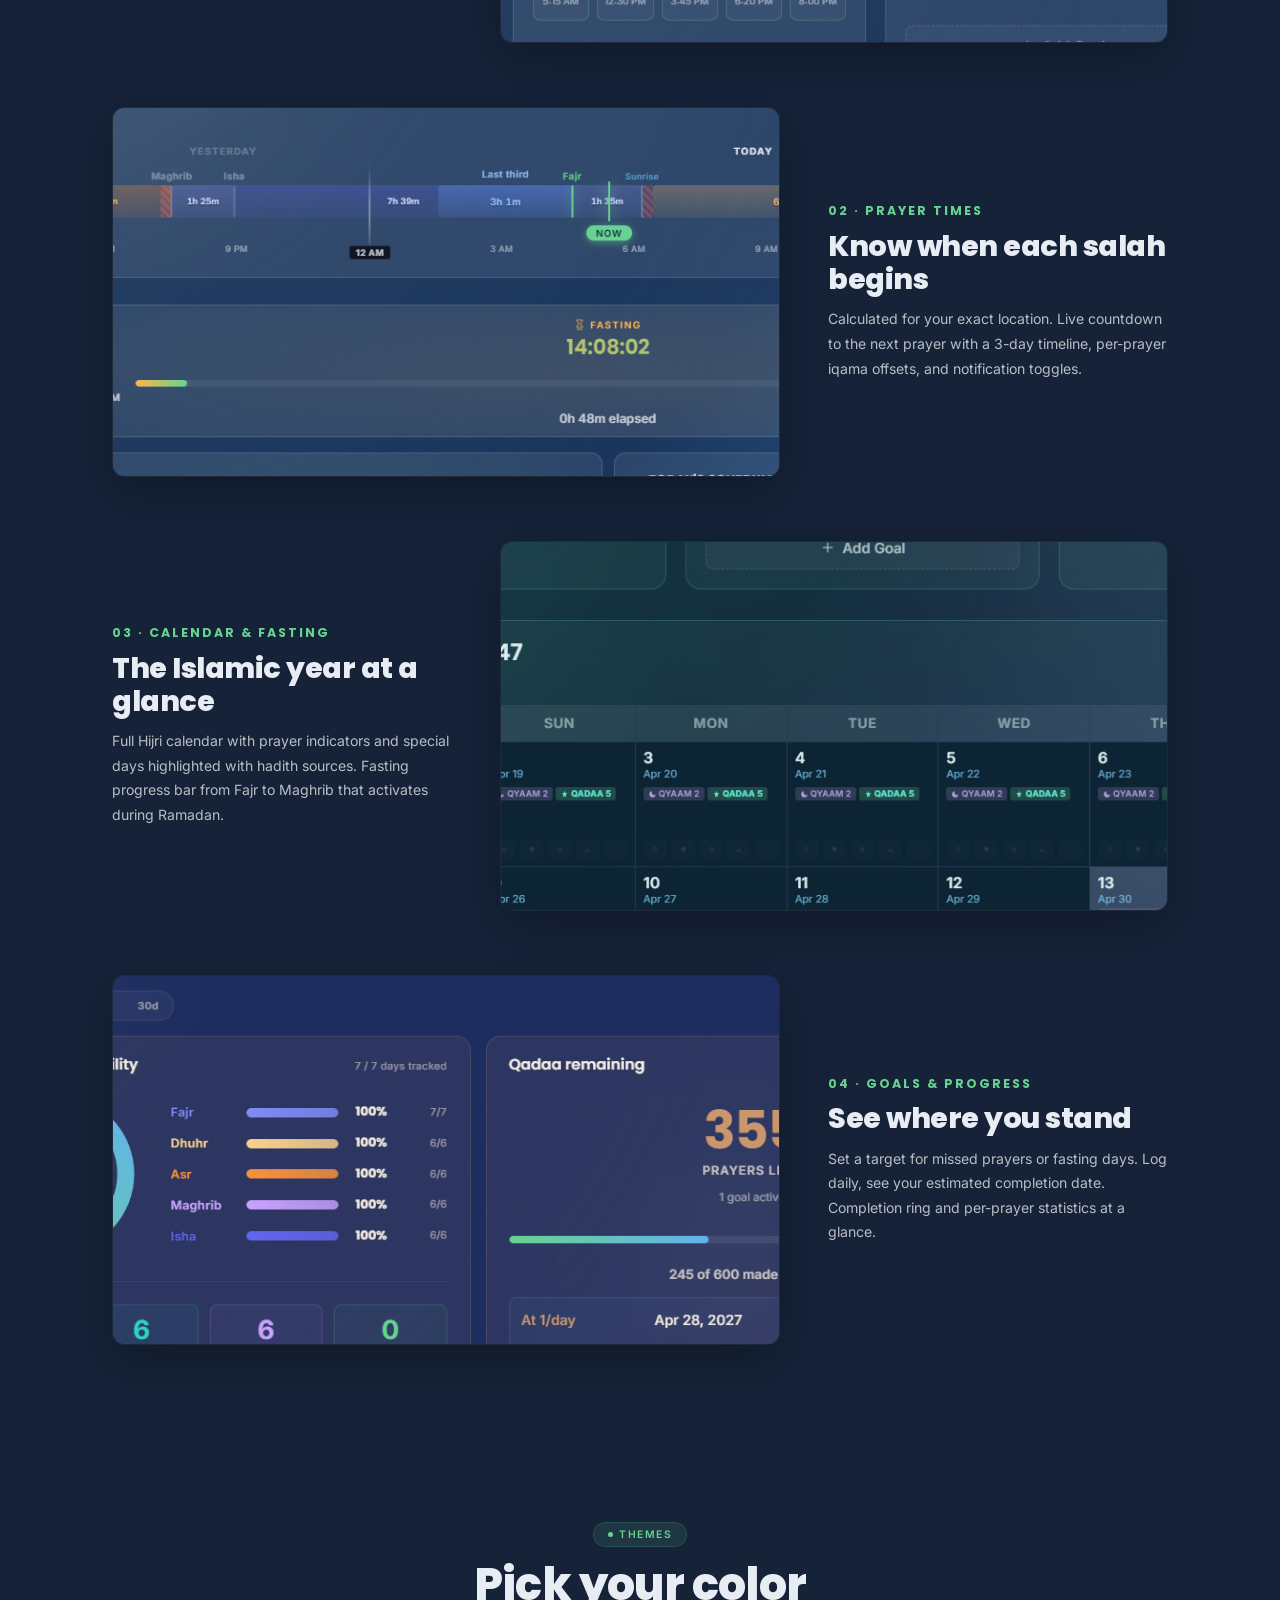
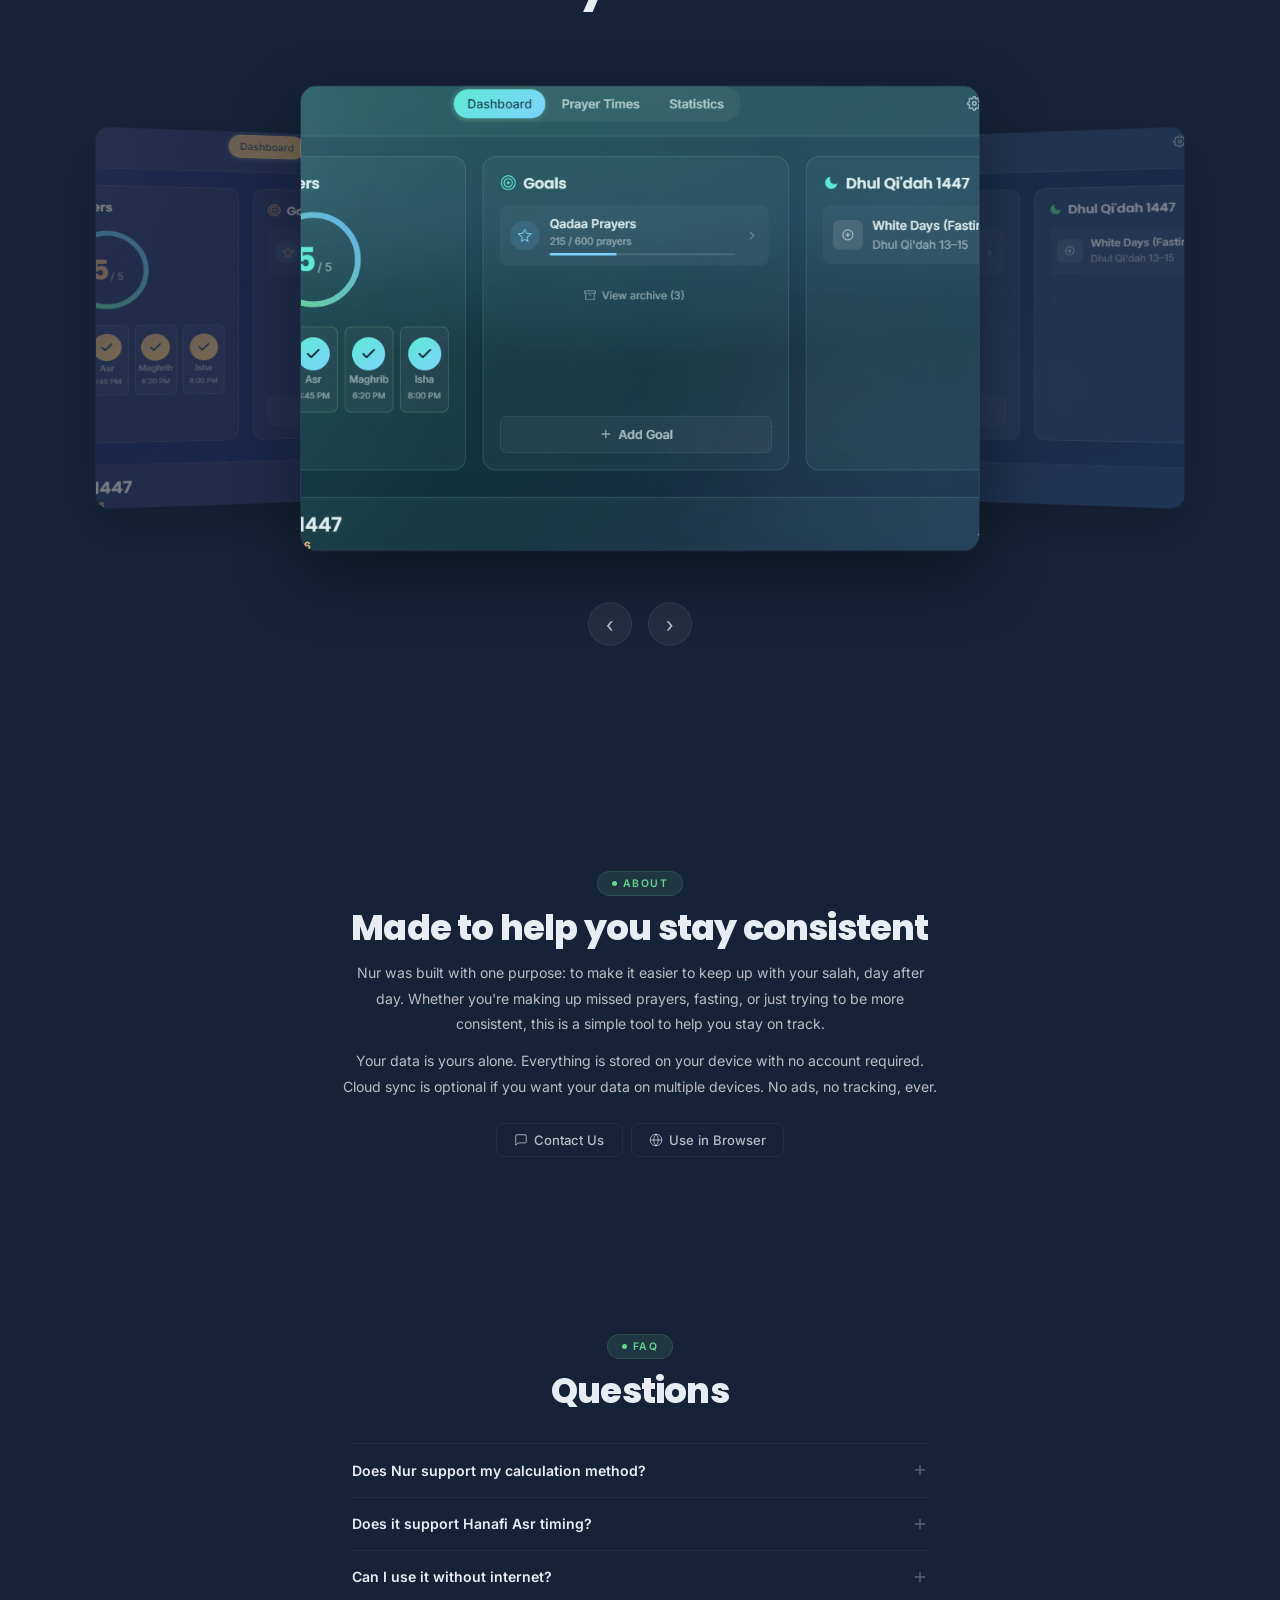
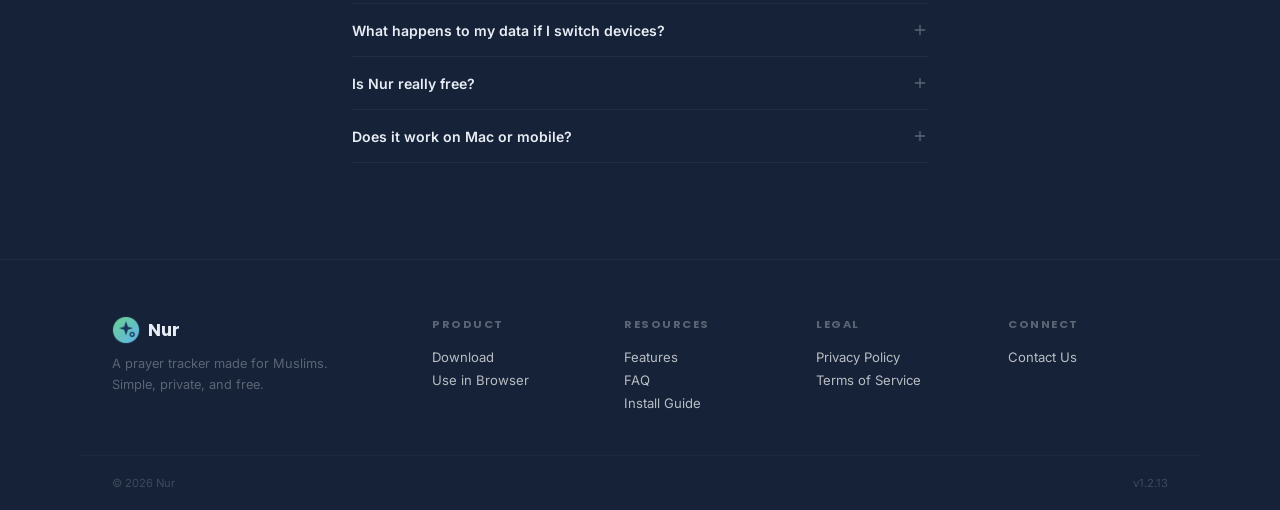
==== commit add84411: "v1.2.13: deploy web app + update version" ====
--- a/index.html
+++ b/index.html
@@ -428,7 +428,7 @@
                 <a href="app/" class="btn btn-o"><svg viewBox="0 0 24 24" fill="none"><circle cx="12" cy="12" r="10" stroke="currentColor" stroke-width="1.5"/><path d="M2 12h20M12 2a15.3 15.3 0 0 1 4 10 15.3 15.3 0 0 1-4 10 15.3 15.3 0 0 1-4-10A15.3 15.3 0 0 1 12 2z" stroke="currentColor" stroke-width="1.5"/></svg> Use in Browser</a>
             </div>
             <div class="hero-meta">
-                <span id="hero-ver">v1.2.12</span>
+                <span id="hero-ver">v1.2.13</span>
                 <span class="dot"></span>
                 <span>Windows 10/11</span>
                 <span class="dot"></span>
@@ -641,7 +641,7 @@
     </div>
     <div class="foot-bottom">
         <span>&copy; 2026 Nur</span>
-        <span id="foot-ver">v1.2.12</span>
+        <span id="foot-ver">v1.2.13</span>
     </div>
 </footer>
 
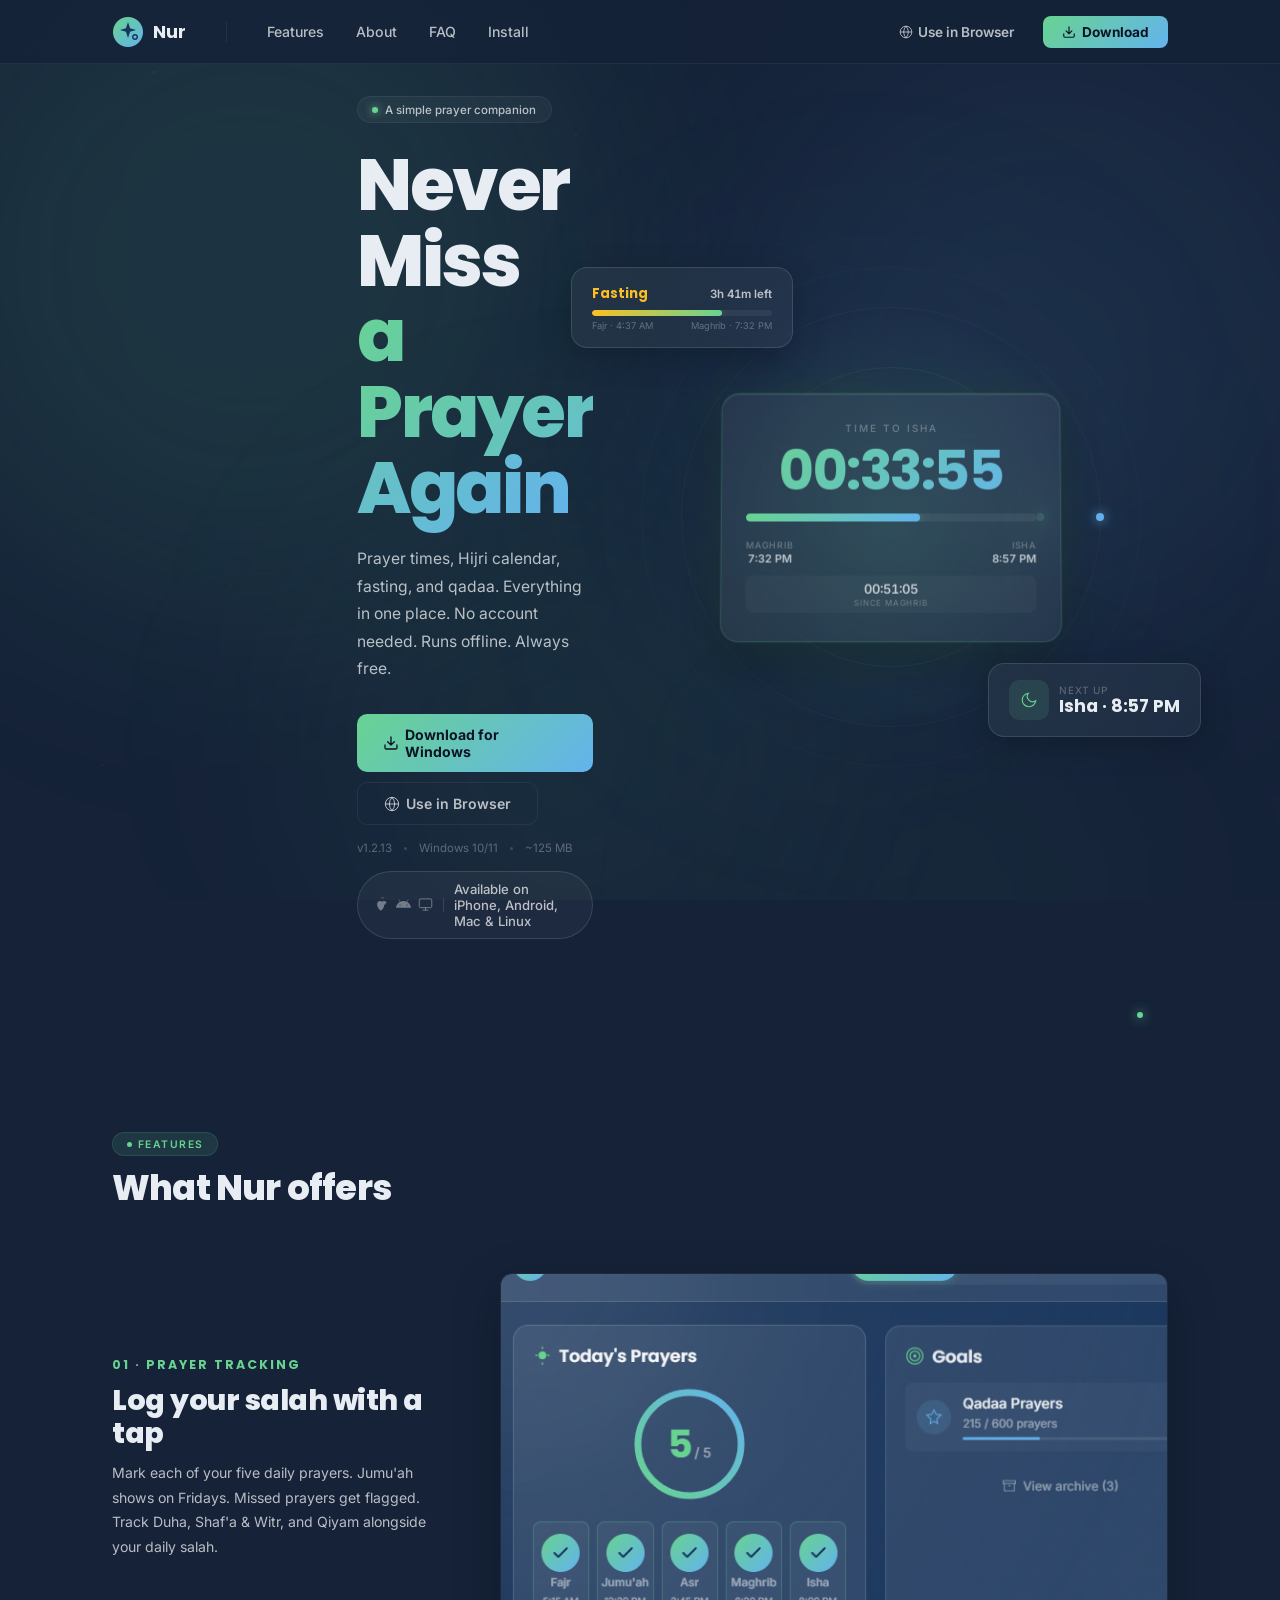
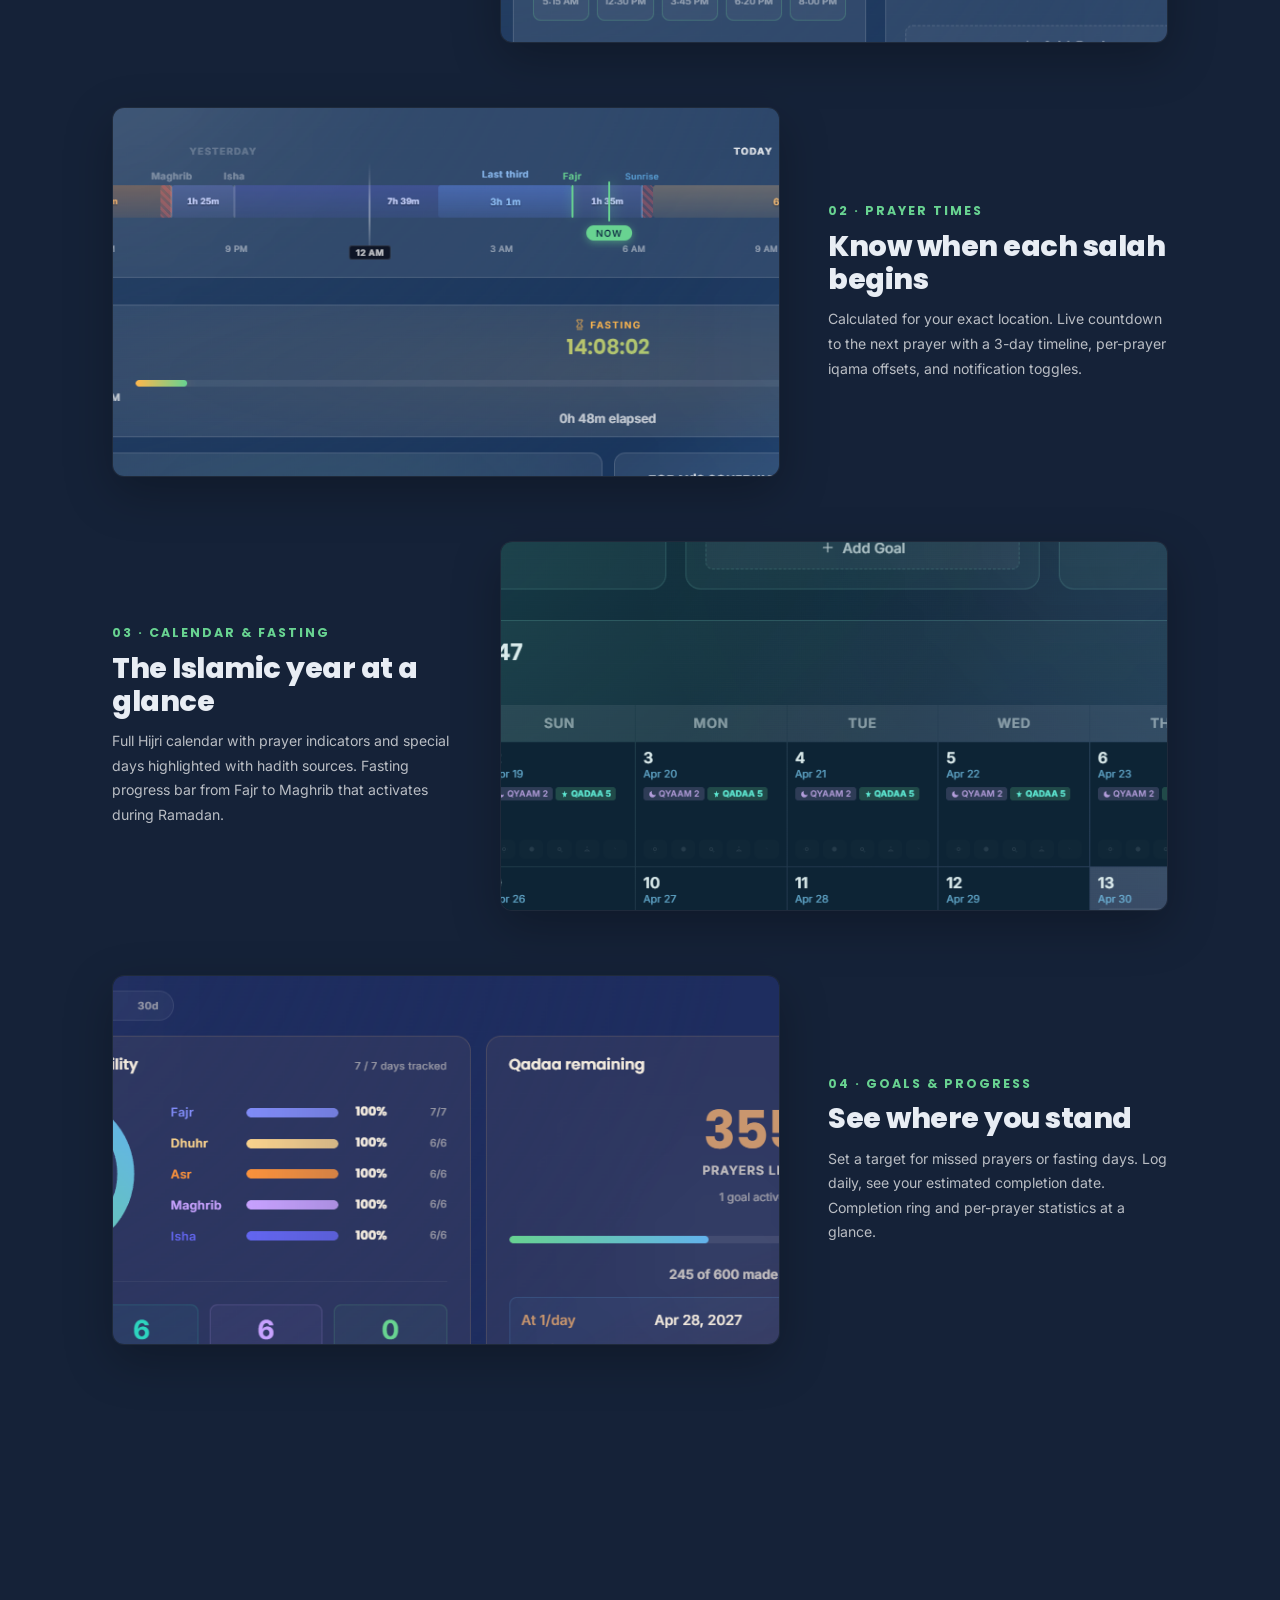
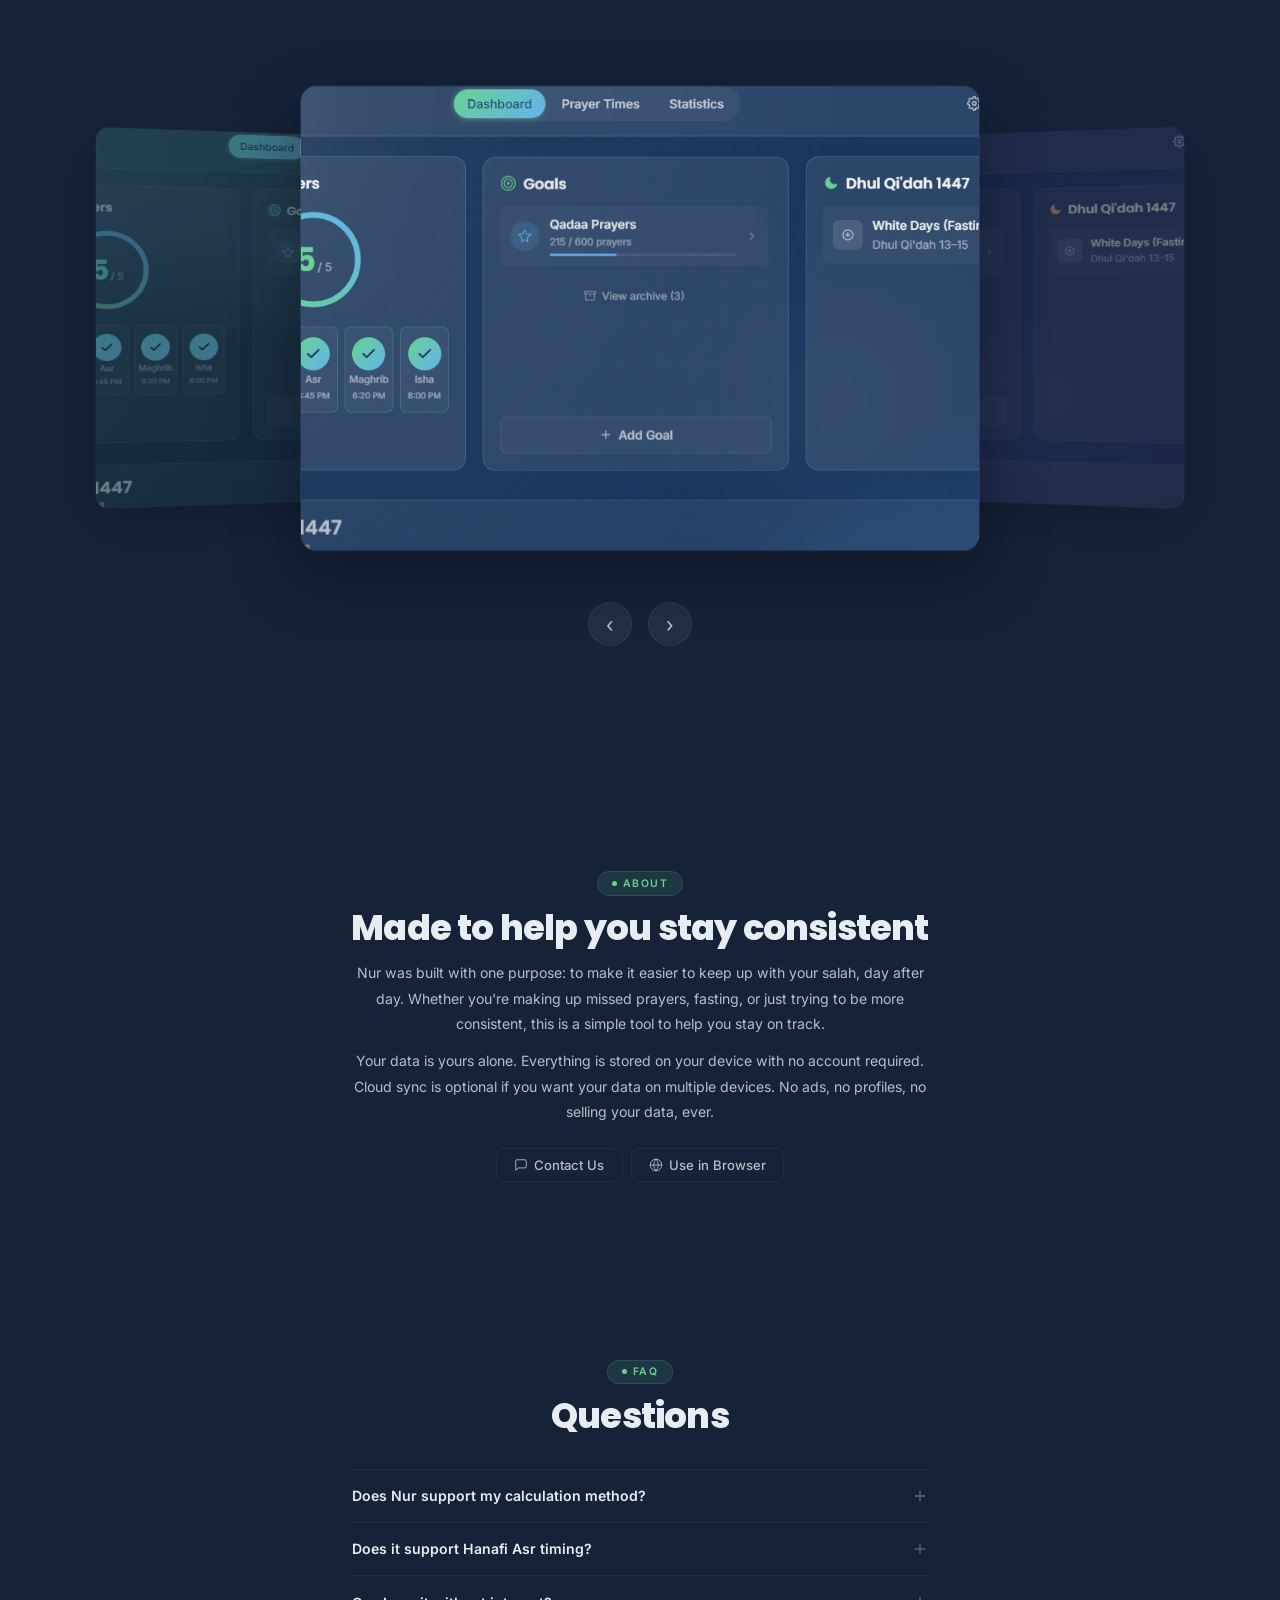
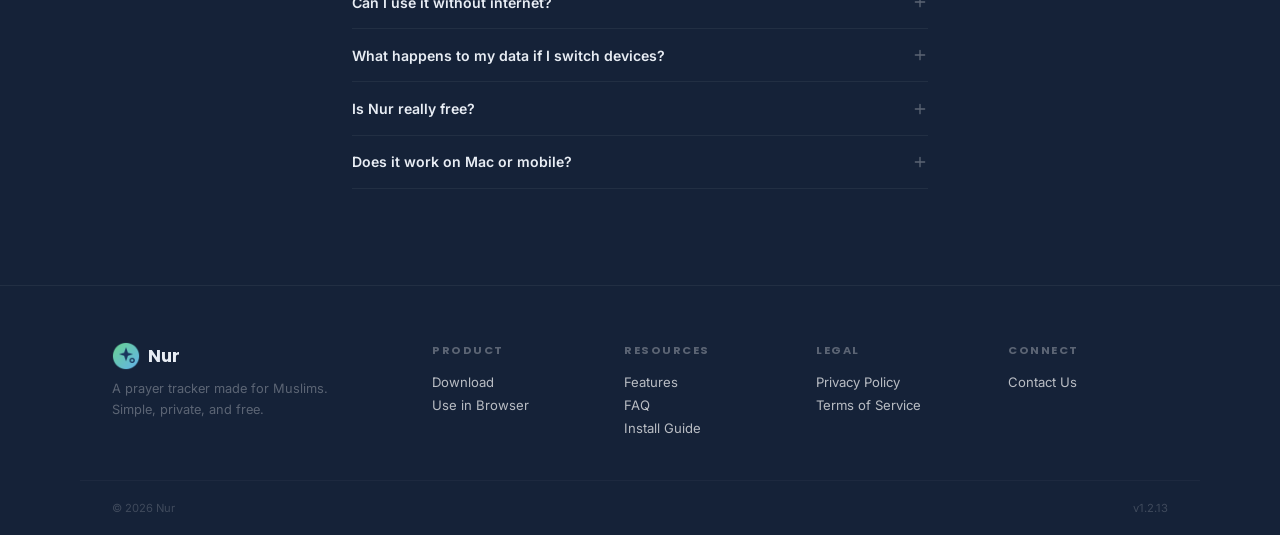
==== commit 9f540bf8: "feat: anonymous landing CTA events + analytics privacy policy" ====
--- a/index.html
+++ b/index.html
@@ -404,8 +404,8 @@
         <svg viewBox="0 0 24 24" fill="none"><path d="M3 12h18M3 6h18M3 18h18" stroke="currentColor" stroke-width="2" stroke-linecap="round"/></svg>
     </button>
     <div class="nav-actions">
-        <a href="app/" class="btn-s btn-s-g"><svg class="btn-s-ico" viewBox="0 0 24 24" fill="none"><circle cx="12" cy="12" r="10" stroke="currentColor" stroke-width="1.5"/><path d="M2 12h20M12 2a15.3 15.3 0 0 1 4 10 15.3 15.3 0 0 1-4 10 15.3 15.3 0 0 1-4-10A15.3 15.3 0 0 1 12 2z" stroke="currentColor" stroke-width="1.5"/></svg> Use in Browser</a>
-        <a href="https://github.com/nur-prayer-app/nur-prayer-app.github.io/releases/latest" rel="noopener noreferrer" class="btn-s btn-s-dl" id="nav-dl">
+        <a data-cta="browser" data-src="nav" href="app/" class="btn-s btn-s-g"><svg class="btn-s-ico" viewBox="0 0 24 24" fill="none"><circle cx="12" cy="12" r="10" stroke="currentColor" stroke-width="1.5"/><path d="M2 12h20M12 2a15.3 15.3 0 0 1 4 10 15.3 15.3 0 0 1-4 10 15.3 15.3 0 0 1-4-10A15.3 15.3 0 0 1 12 2z" stroke="currentColor" stroke-width="1.5"/></svg> Use in Browser</a>
+        <a data-cta="windows" data-src="nav" href="https://github.com/nur-prayer-app/nur-prayer-app.github.io/releases/latest" rel="noopener noreferrer" class="btn-s btn-s-dl" id="nav-dl">
             <svg viewBox="0 0 24 24" fill="none"><path d="M21 15v4a2 2 0 0 1-2 2H5a2 2 0 0 1-2-2v-4M7 10l5 5 5-5M12 15V3" stroke="currentColor" stroke-width="2" stroke-linecap="round" stroke-linejoin="round"/></svg>
             Download
         </a>
@@ -421,11 +421,11 @@
             <h1 class="hero-h1">Never Miss<br><em>a Prayer Again</em></h1>
             <p class="hero-p">Prayer times, Hijri calendar, fasting, and qadaa. Everything in one place. No account needed. Runs offline. Always free.</p>
             <div class="hero-ctas">
-                <a href="https://github.com/nur-prayer-app/nur-prayer-app.github.io/releases/latest" rel="noopener noreferrer" class="btn btn-w" id="hero-dl">
+                <a data-cta="windows" data-src="hero" href="https://github.com/nur-prayer-app/nur-prayer-app.github.io/releases/latest" rel="noopener noreferrer" class="btn btn-w" id="hero-dl">
                     <svg viewBox="0 0 24 24" fill="none"><path d="M21 15v4a2 2 0 0 1-2 2H5a2 2 0 0 1-2-2v-4M7 10l5 5 5-5M12 15V3" stroke="currentColor" stroke-width="2" stroke-linecap="round" stroke-linejoin="round"/></svg>
                     Download for Windows
                 </a>
-                <a href="app/" class="btn btn-o"><svg viewBox="0 0 24 24" fill="none"><circle cx="12" cy="12" r="10" stroke="currentColor" stroke-width="1.5"/><path d="M2 12h20M12 2a15.3 15.3 0 0 1 4 10 15.3 15.3 0 0 1-4 10 15.3 15.3 0 0 1-4-10A15.3 15.3 0 0 1 12 2z" stroke="currentColor" stroke-width="1.5"/></svg> Use in Browser</a>
+                <a data-cta="browser" data-src="hero" href="app/" class="btn btn-o"><svg viewBox="0 0 24 24" fill="none"><circle cx="12" cy="12" r="10" stroke="currentColor" stroke-width="1.5"/><path d="M2 12h20M12 2a15.3 15.3 0 0 1 4 10 15.3 15.3 0 0 1-4 10 15.3 15.3 0 0 1-4-10A15.3 15.3 0 0 1 12 2z" stroke="currentColor" stroke-width="1.5"/></svg> Use in Browser</a>
             </div>
             <div class="hero-meta">
                 <span id="hero-ver">v1.2.13</span>
@@ -565,10 +565,10 @@
         <div class="badge"><span class="badge-dot"></span> About</div>
         <h2 class="stitle">Made to help you stay consistent</h2>
         <p>Nur was built with one purpose: to make it easier to keep up with your salah, day after day. Whether you're making up missed prayers, fasting, or just trying to be more consistent, this is a simple tool to help you stay on track.</p>
-        <p>Your data is yours alone. Everything is stored on your device with no account required. Cloud sync is optional if you want your data on multiple devices. No ads, no tracking, ever.</p>
+        <p>Your data is yours alone. Everything is stored on your device with no account required. Cloud sync is optional if you want your data on multiple devices. No ads, no profiles, no selling your data, ever.</p>
         <div class="about-acts">
             <a href="contact.html" class="about-a"><svg viewBox="0 0 24 24" fill="none"><path d="M21 15a2 2 0 0 1-2 2H7l-4 4V5a2 2 0 0 1 2-2h14a2 2 0 0 1 2 2z" stroke="currentColor" stroke-width="1.5" stroke-linecap="round" stroke-linejoin="round"/></svg> Contact Us</a>
-            <a href="app/" class="about-a"><svg viewBox="0 0 24 24" fill="none"><circle cx="12" cy="12" r="10" stroke="currentColor" stroke-width="1.5"/><path d="M2 12h20M12 2a15.3 15.3 0 0 1 4 10 15.3 15.3 0 0 1-4 10 15.3 15.3 0 0 1-4-10A15.3 15.3 0 0 1 12 2z" stroke="currentColor" stroke-width="1.5"/></svg> Use in Browser</a>
+            <a data-cta="browser" data-src="about" href="app/" class="about-a"><svg viewBox="0 0 24 24" fill="none"><circle cx="12" cy="12" r="10" stroke="currentColor" stroke-width="1.5"/><path d="M2 12h20M12 2a15.3 15.3 0 0 1 4 10 15.3 15.3 0 0 1-4 10 15.3 15.3 0 0 1-4-10A15.3 15.3 0 0 1 12 2z" stroke="currentColor" stroke-width="1.5"/></svg> Use in Browser</a>
         </div>
     </div>
 </section>
@@ -620,8 +620,8 @@
         </div>
         <div class="foot-col">
             <h4>Product</h4>
-            <a href="https://github.com/nur-prayer-app/nur-prayer-app.github.io/releases/latest" rel="noopener noreferrer" id="foot-dl">Download</a>
-            <a href="app/">Use in Browser</a>
+            <a data-cta="windows" data-src="footer" href="https://github.com/nur-prayer-app/nur-prayer-app.github.io/releases/latest" rel="noopener noreferrer" id="foot-dl">Download</a>
+            <a data-cta="browser" data-src="footer" href="app/">Use in Browser</a>
         </div>
         <div class="foot-col">
             <h4>Resources</h4>
@@ -672,6 +672,25 @@
                 a.addEventListener('click',function(){links.classList.remove('nav-open');btn.setAttribute('aria-expanded','false');});
             });
         }
+    })();
+
+    // Anonymous CTA counts - insert-only, no ids (see source/docs/ANALYTICS.md)
+    (function(){
+        if(/^(localhost|127\.0\.0\.1)$/i.test(location.hostname))return;
+        var EP='https://qbyirkzdwzeetdugxyre.supabase.co/rest/v1/analytics_events';
+        var K='sb_publishable_BgBlYMnxPhkWWEtbHNHzIg_h-RkMDda';
+        document.querySelectorAll('a[data-cta]').forEach(function(a){
+            a.addEventListener('click',function(){
+                var cta=a.getAttribute('data-cta');
+                if(cta!=='browser'&&cta!=='windows')return;
+                try{
+                    fetch(EP,{method:'POST',keepalive:true,mode:'cors',credentials:'omit',
+                        headers:{'Content-Type':'application/json','apikey':K,'Authorization':'Bearer '+K,'Prefer':'return=minimal'},
+                        body:JSON.stringify({event_name:'landing_cta_'+cta,props:{source:a.getAttribute('data-src')||''}})
+                    }).catch(function(){});
+                }catch(e){}
+            });
+        });
     })();
 
     // Reveal
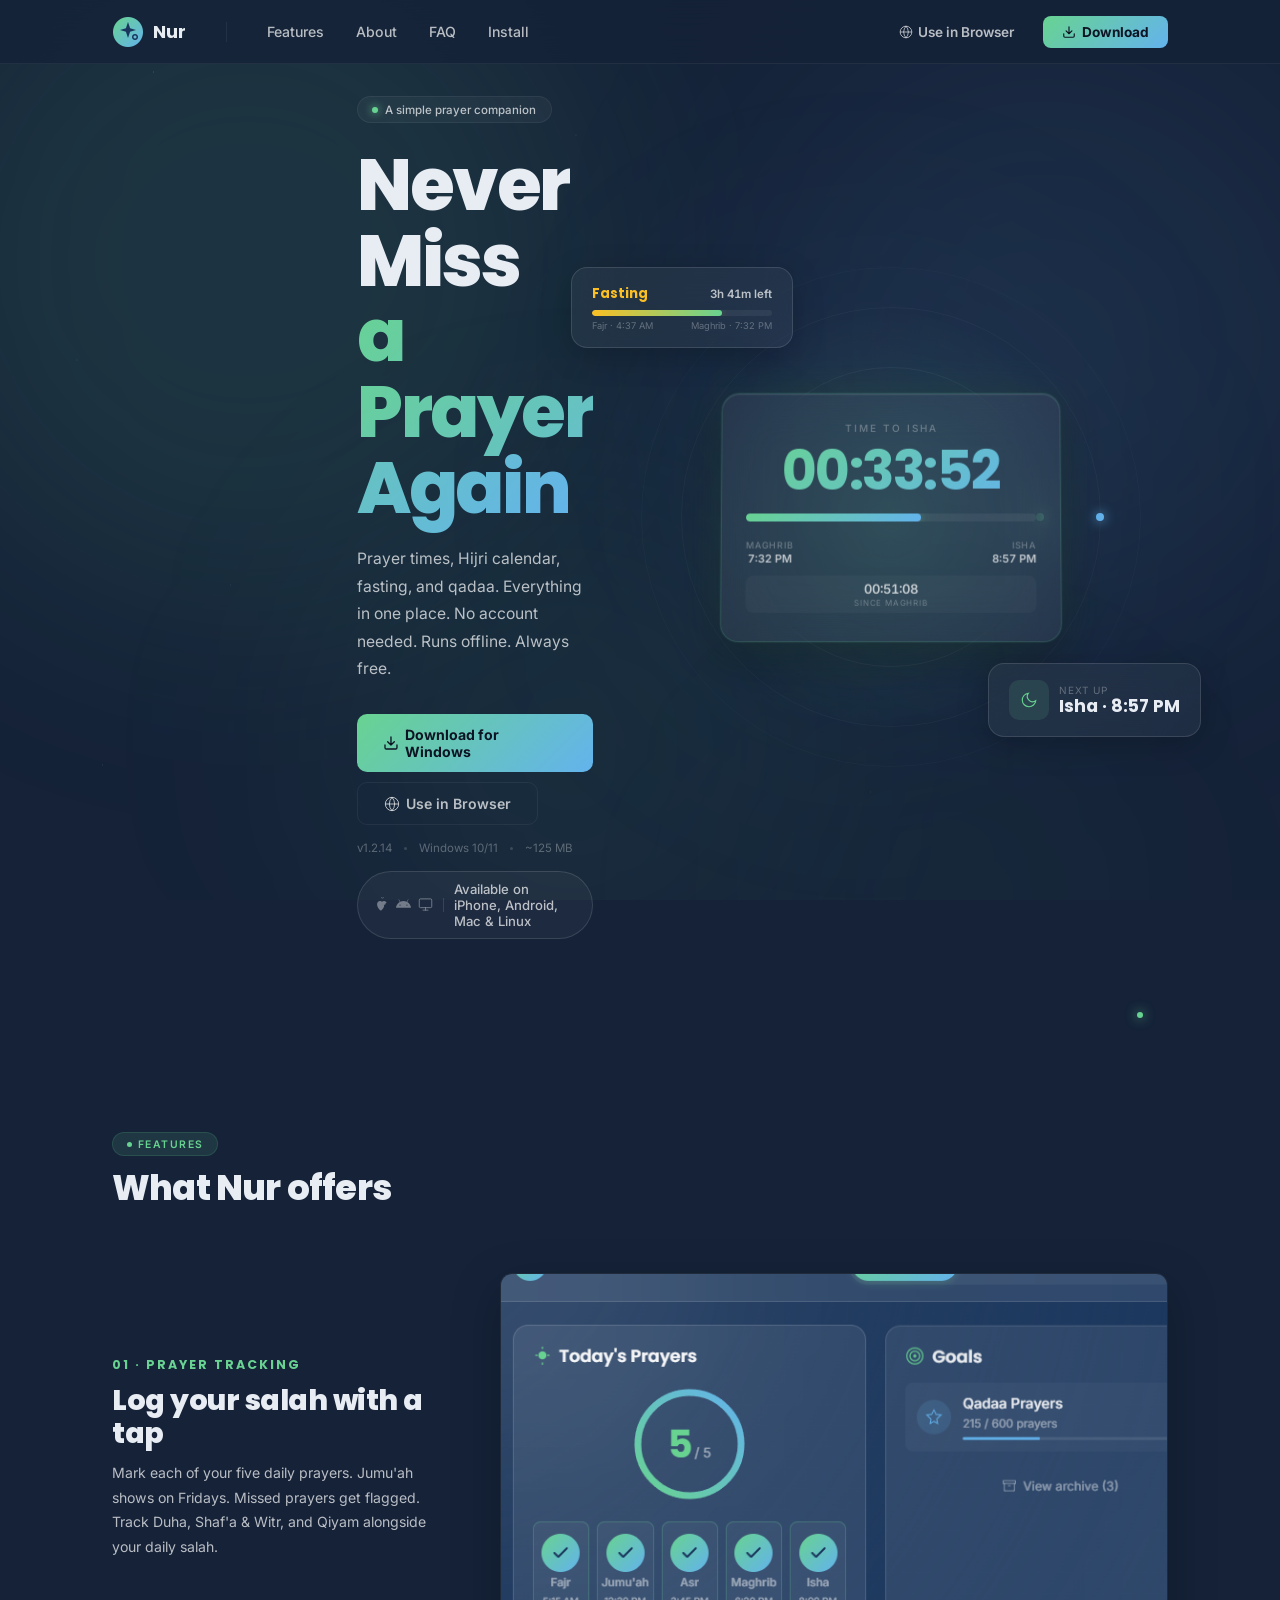
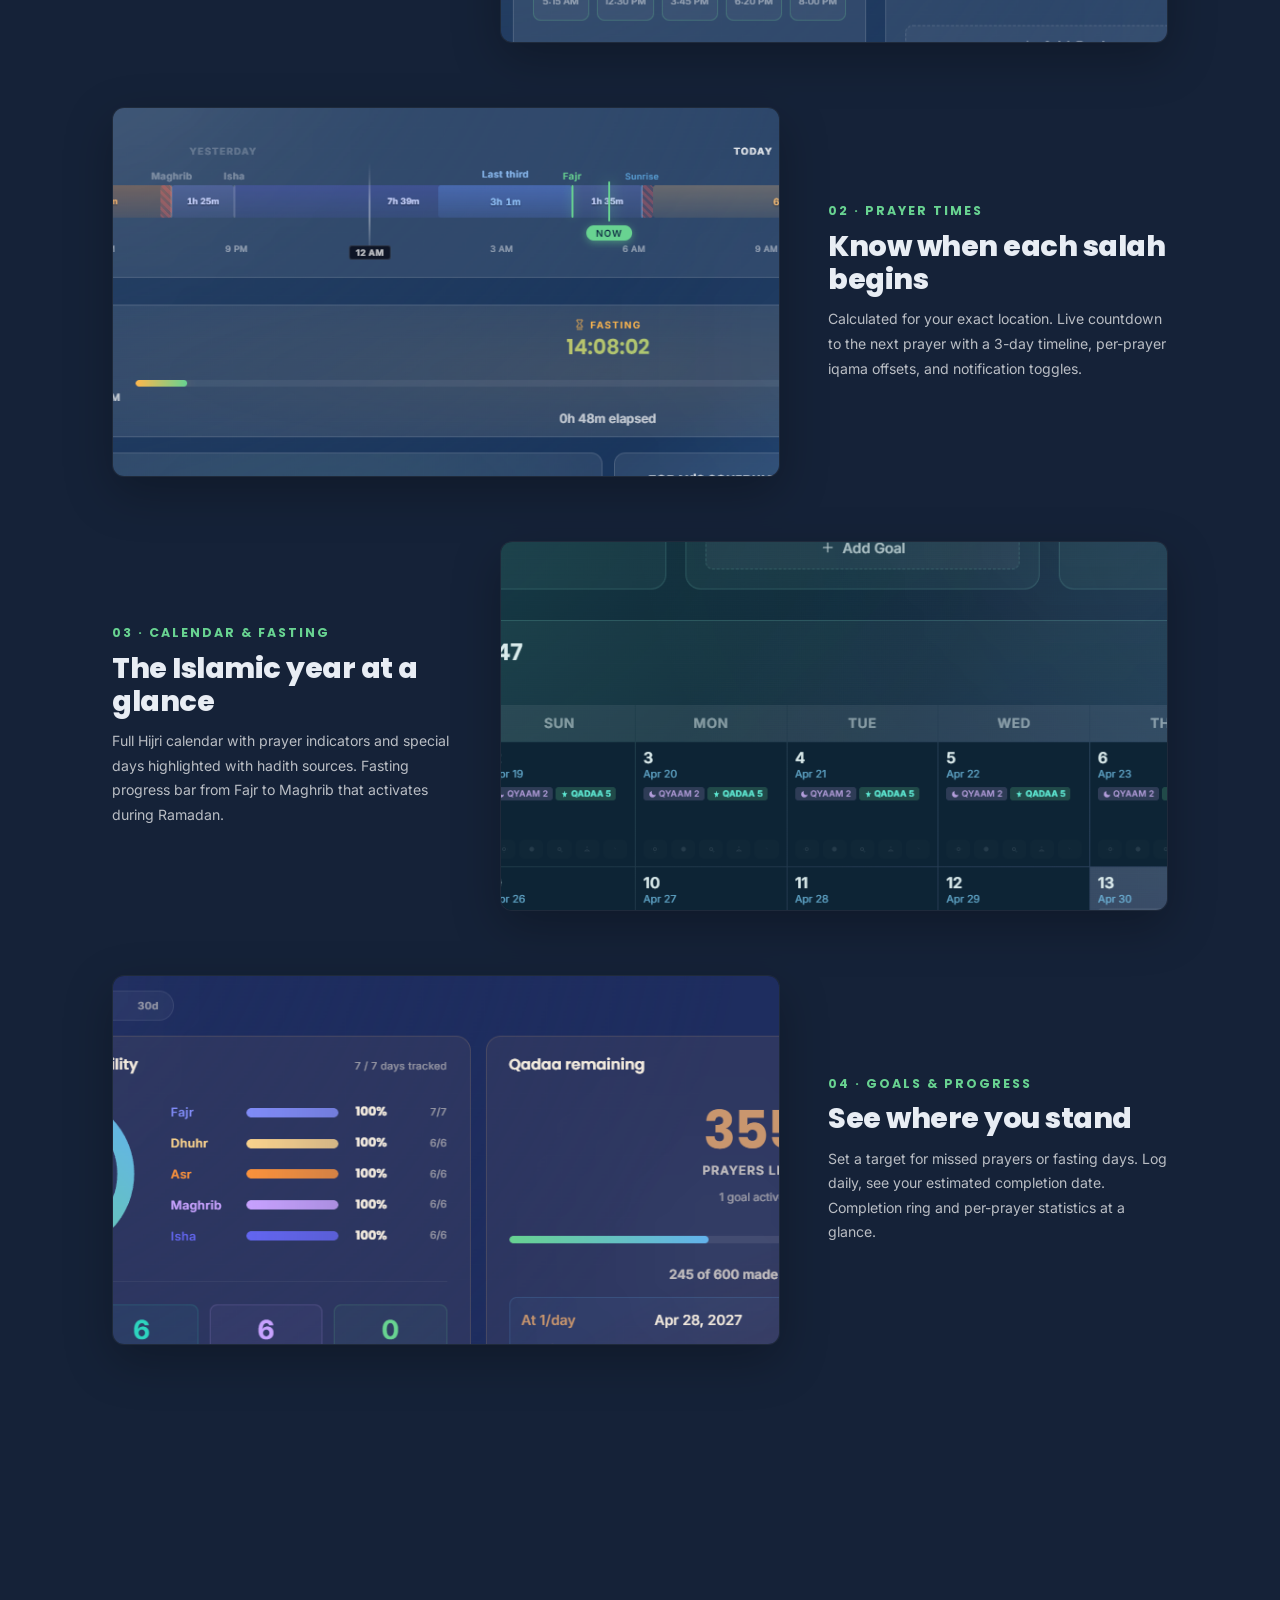
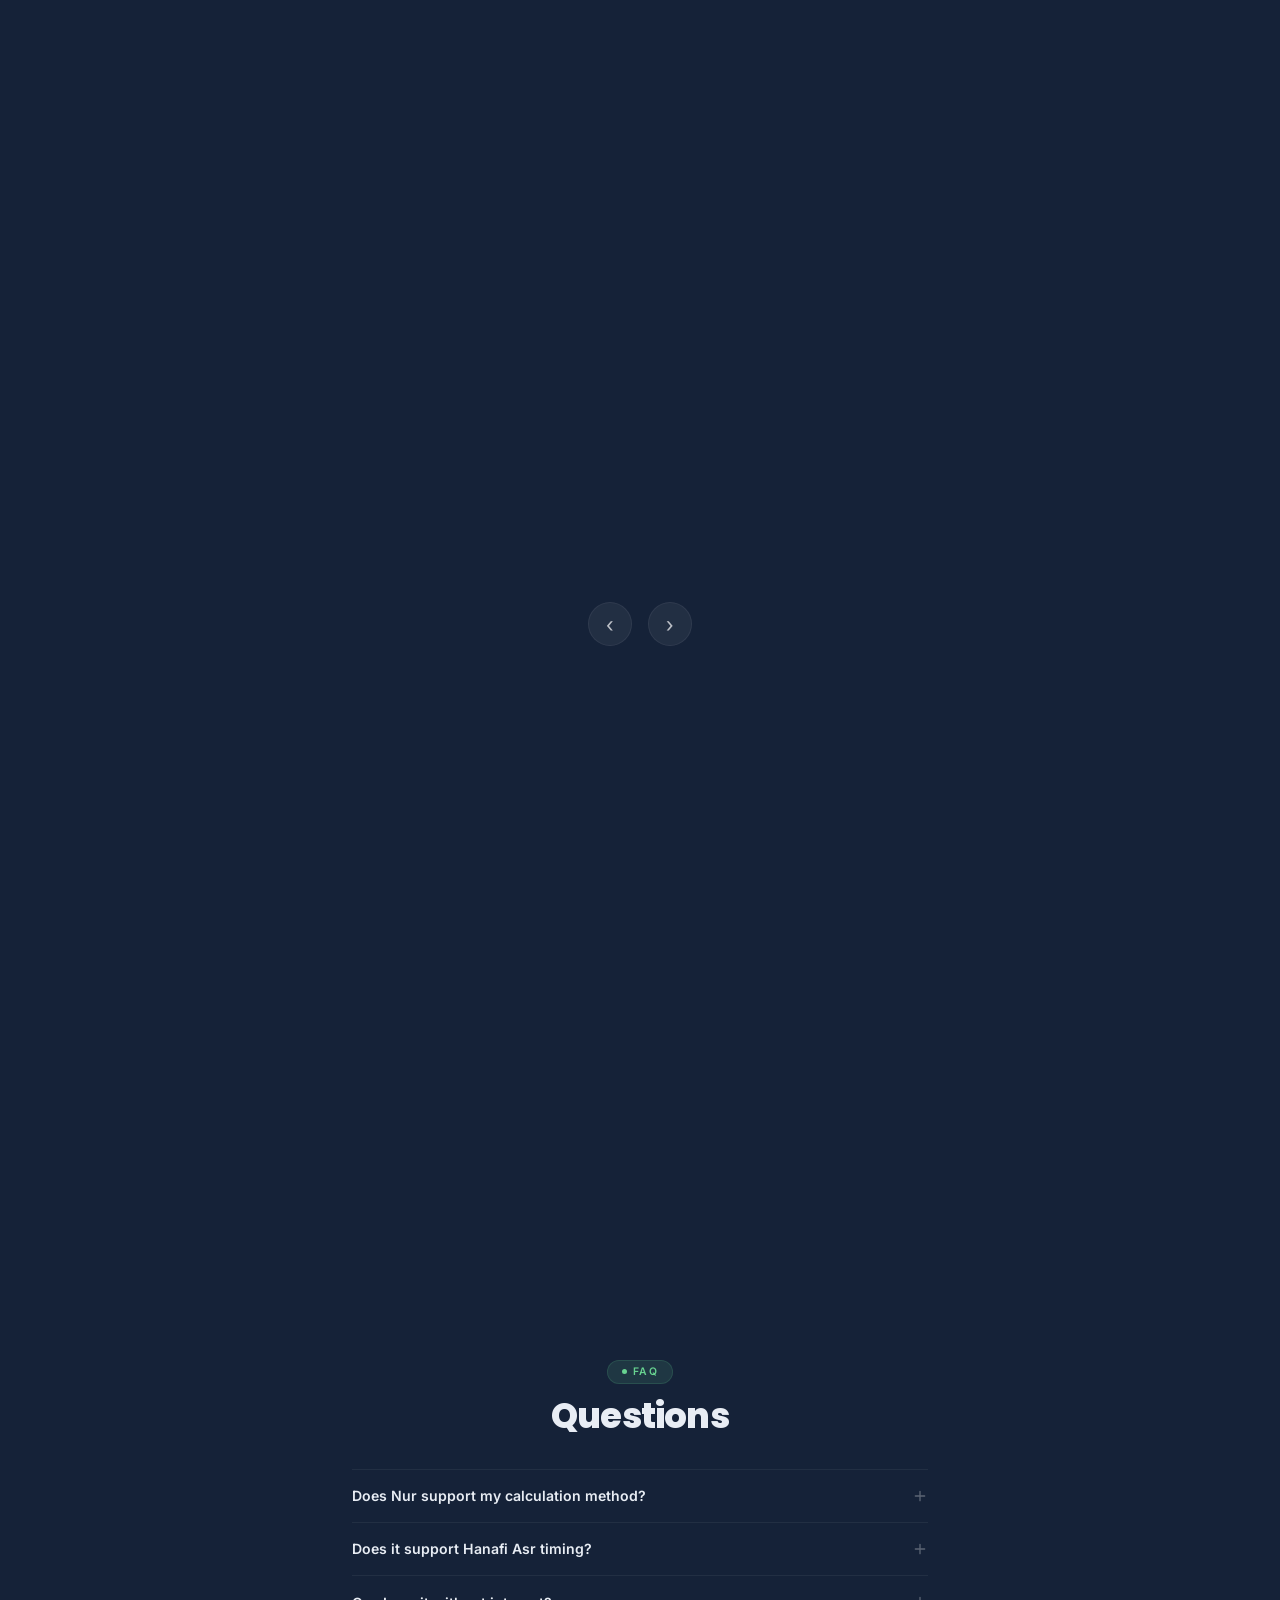
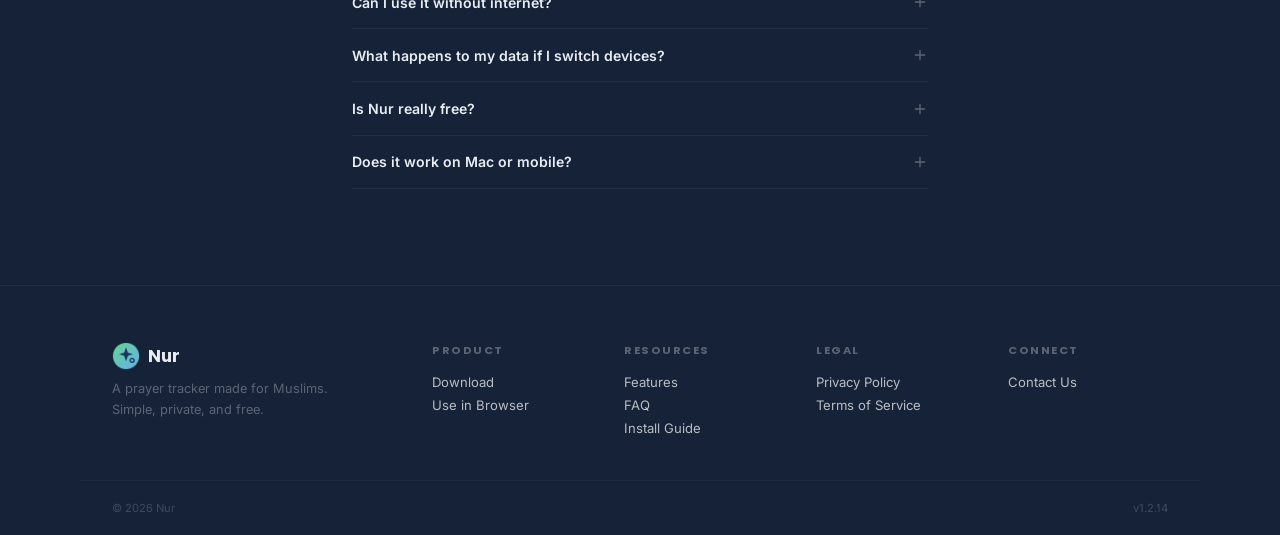
==== commit 884ab77e: "v1.2.14: deploy web app + update version" ====
--- a/index.html
+++ b/index.html
@@ -428,7 +428,7 @@
                 <a data-cta="browser" data-src="hero" href="app/" class="btn btn-o"><svg viewBox="0 0 24 24" fill="none"><circle cx="12" cy="12" r="10" stroke="currentColor" stroke-width="1.5"/><path d="M2 12h20M12 2a15.3 15.3 0 0 1 4 10 15.3 15.3 0 0 1-4 10 15.3 15.3 0 0 1-4-10A15.3 15.3 0 0 1 12 2z" stroke="currentColor" stroke-width="1.5"/></svg> Use in Browser</a>
             </div>
             <div class="hero-meta">
-                <span id="hero-ver">v1.2.13</span>
+                <span id="hero-ver">v1.2.14</span>
                 <span class="dot"></span>
                 <span>Windows 10/11</span>
                 <span class="dot"></span>
@@ -641,7 +641,7 @@
     </div>
     <div class="foot-bottom">
         <span>&copy; 2026 Nur</span>
-        <span id="foot-ver">v1.2.13</span>
+        <span id="foot-ver">v1.2.14</span>
     </div>
 </footer>
 
